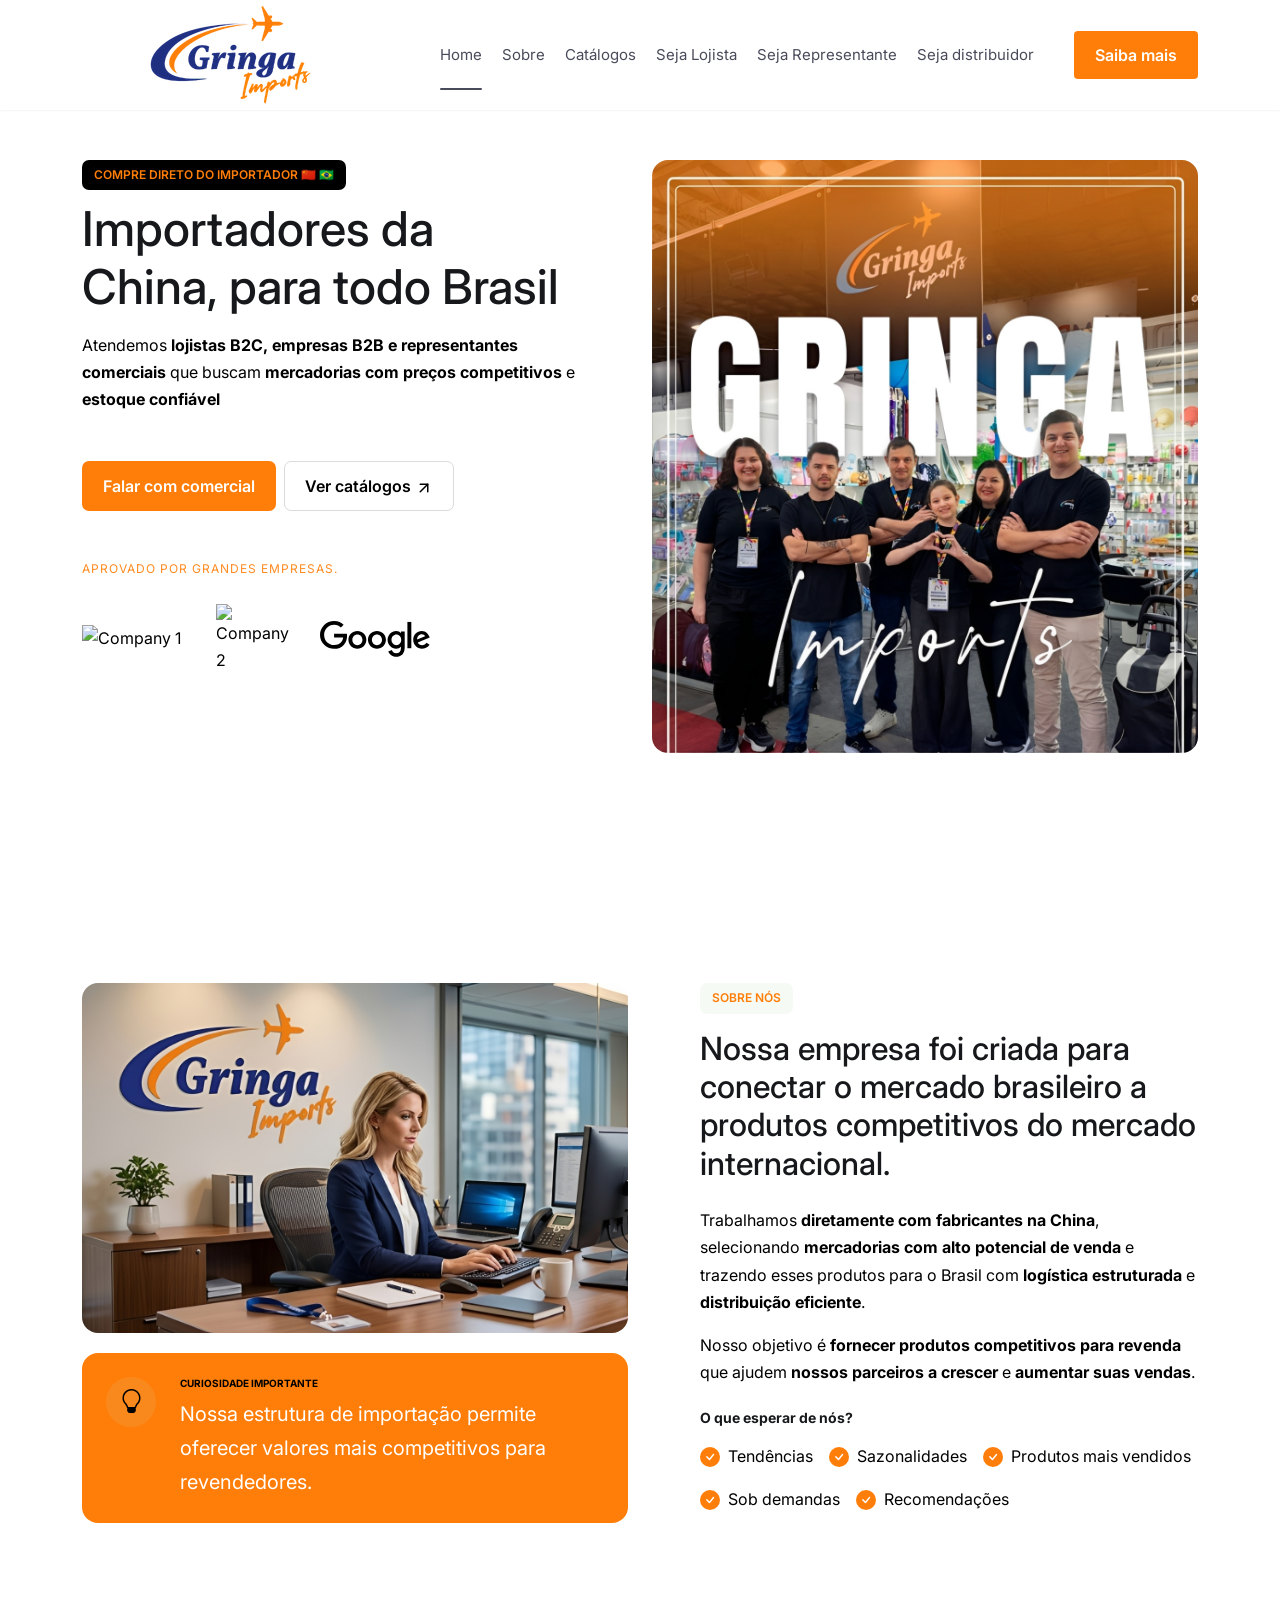
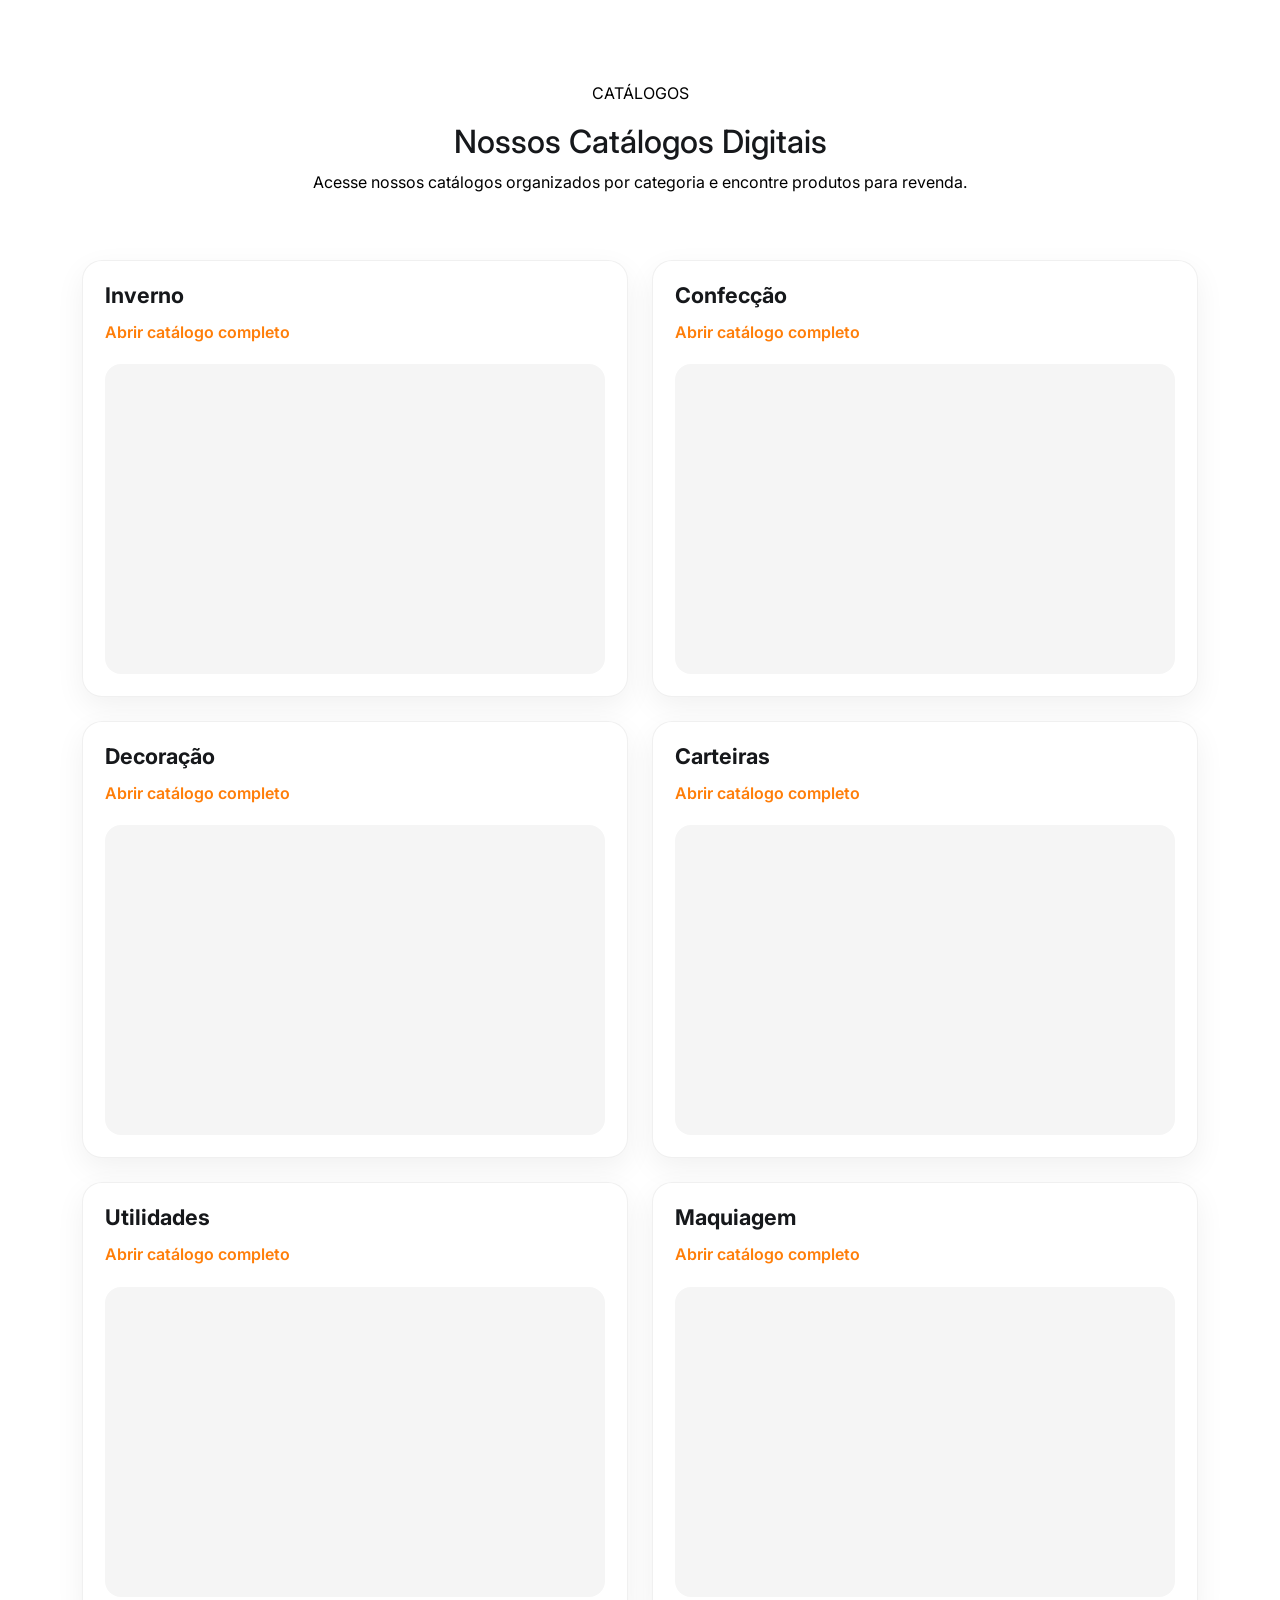
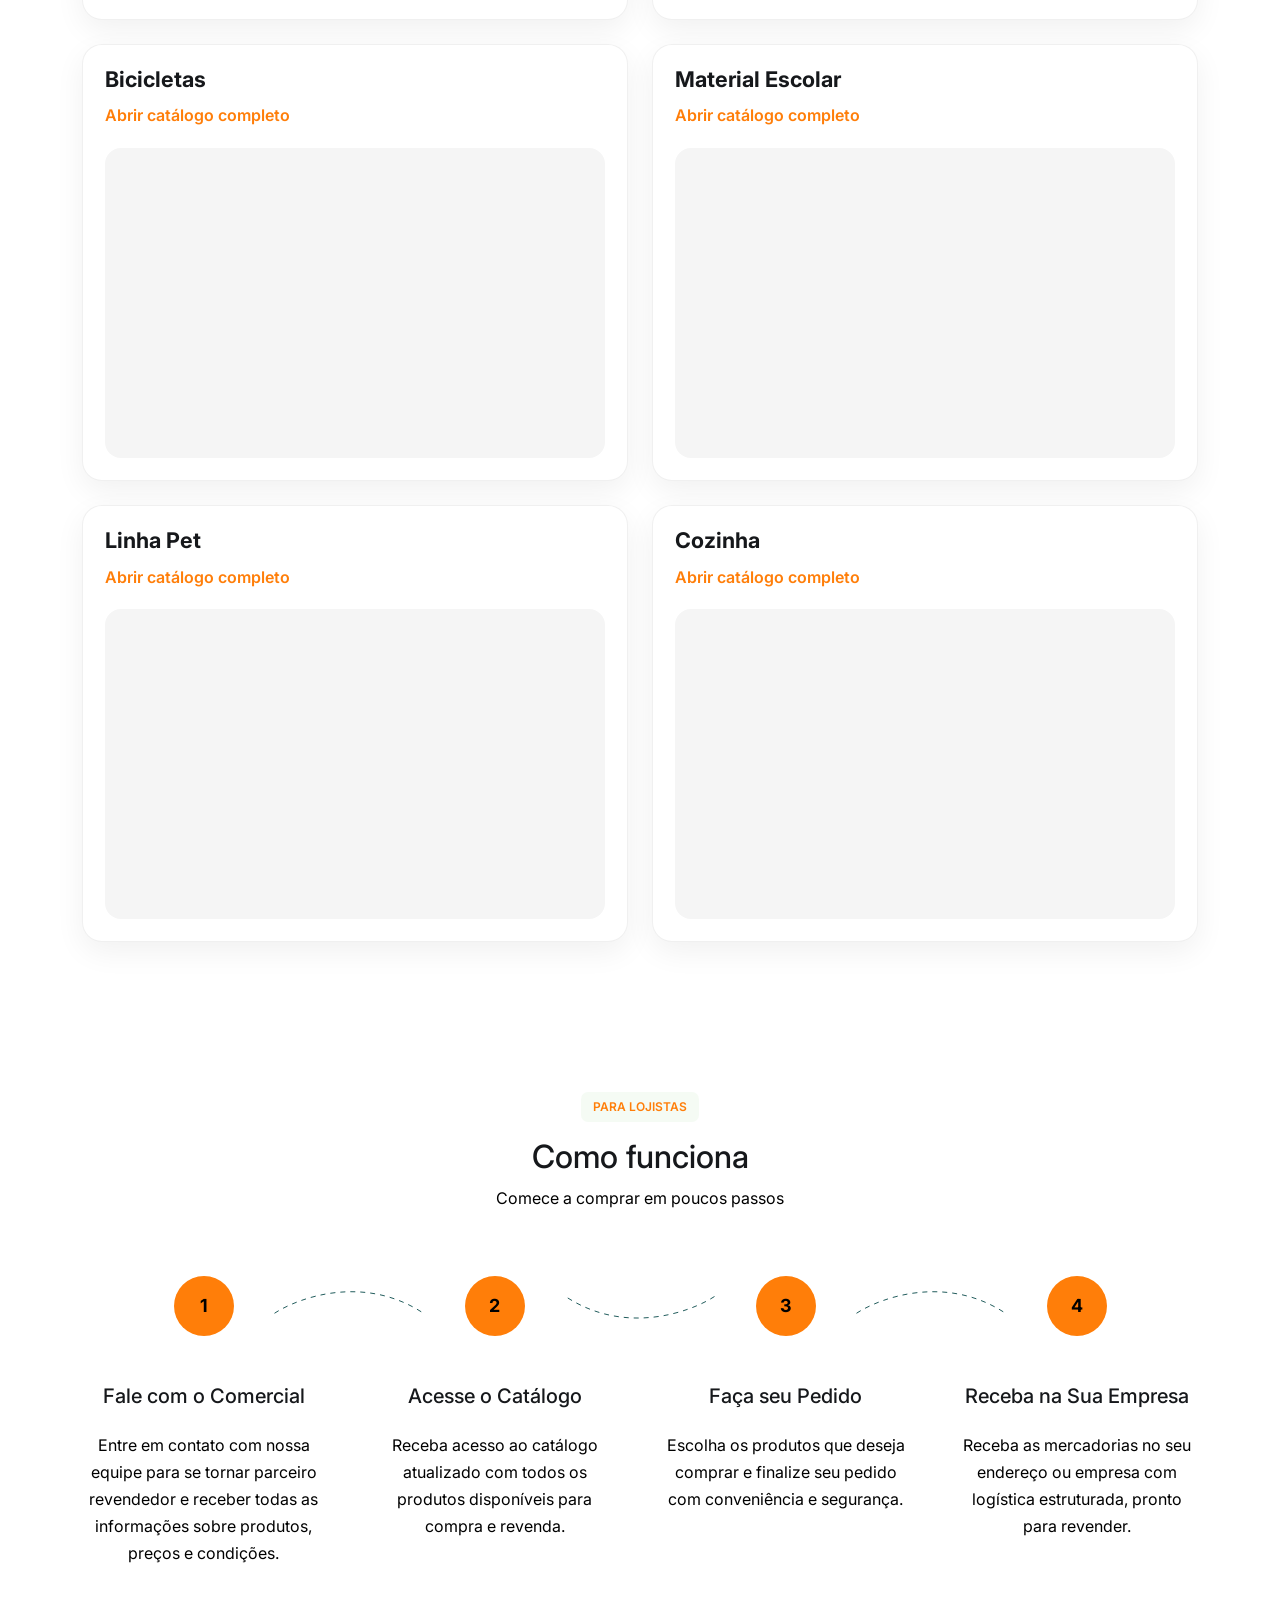
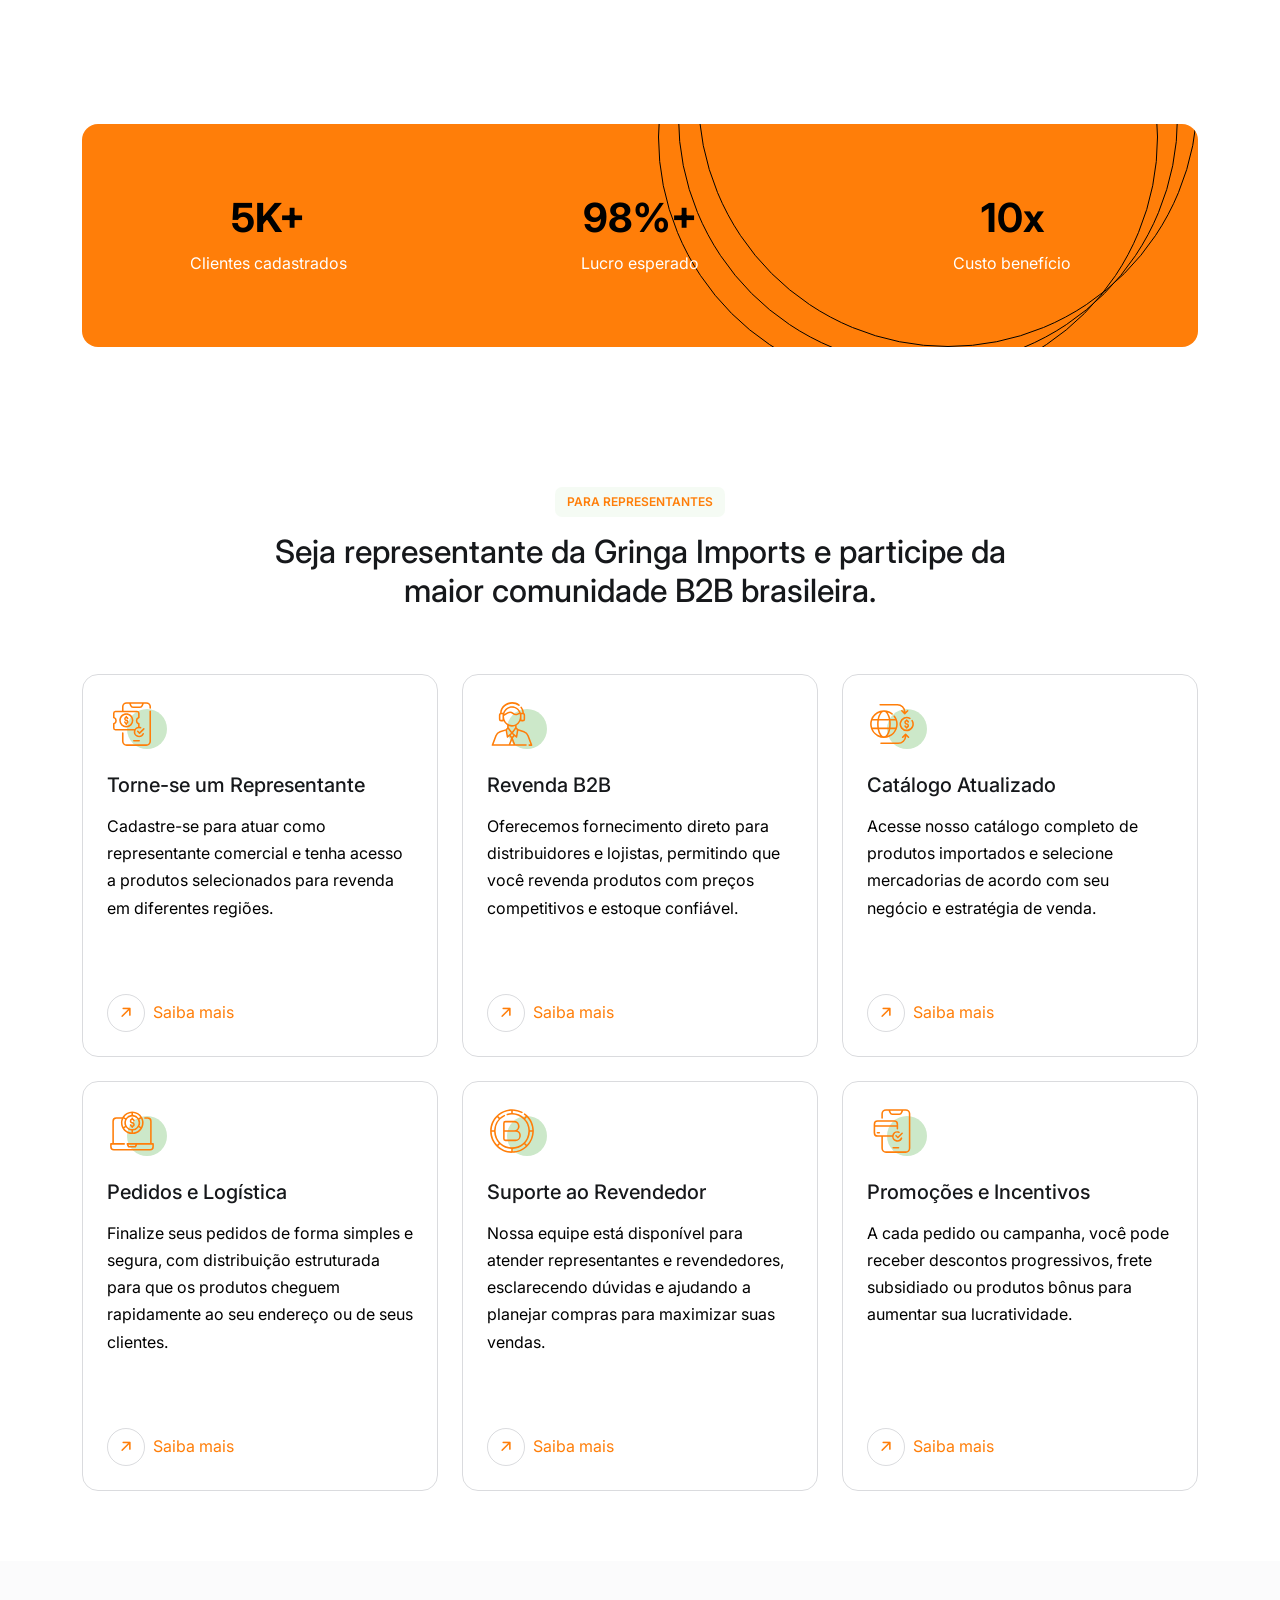
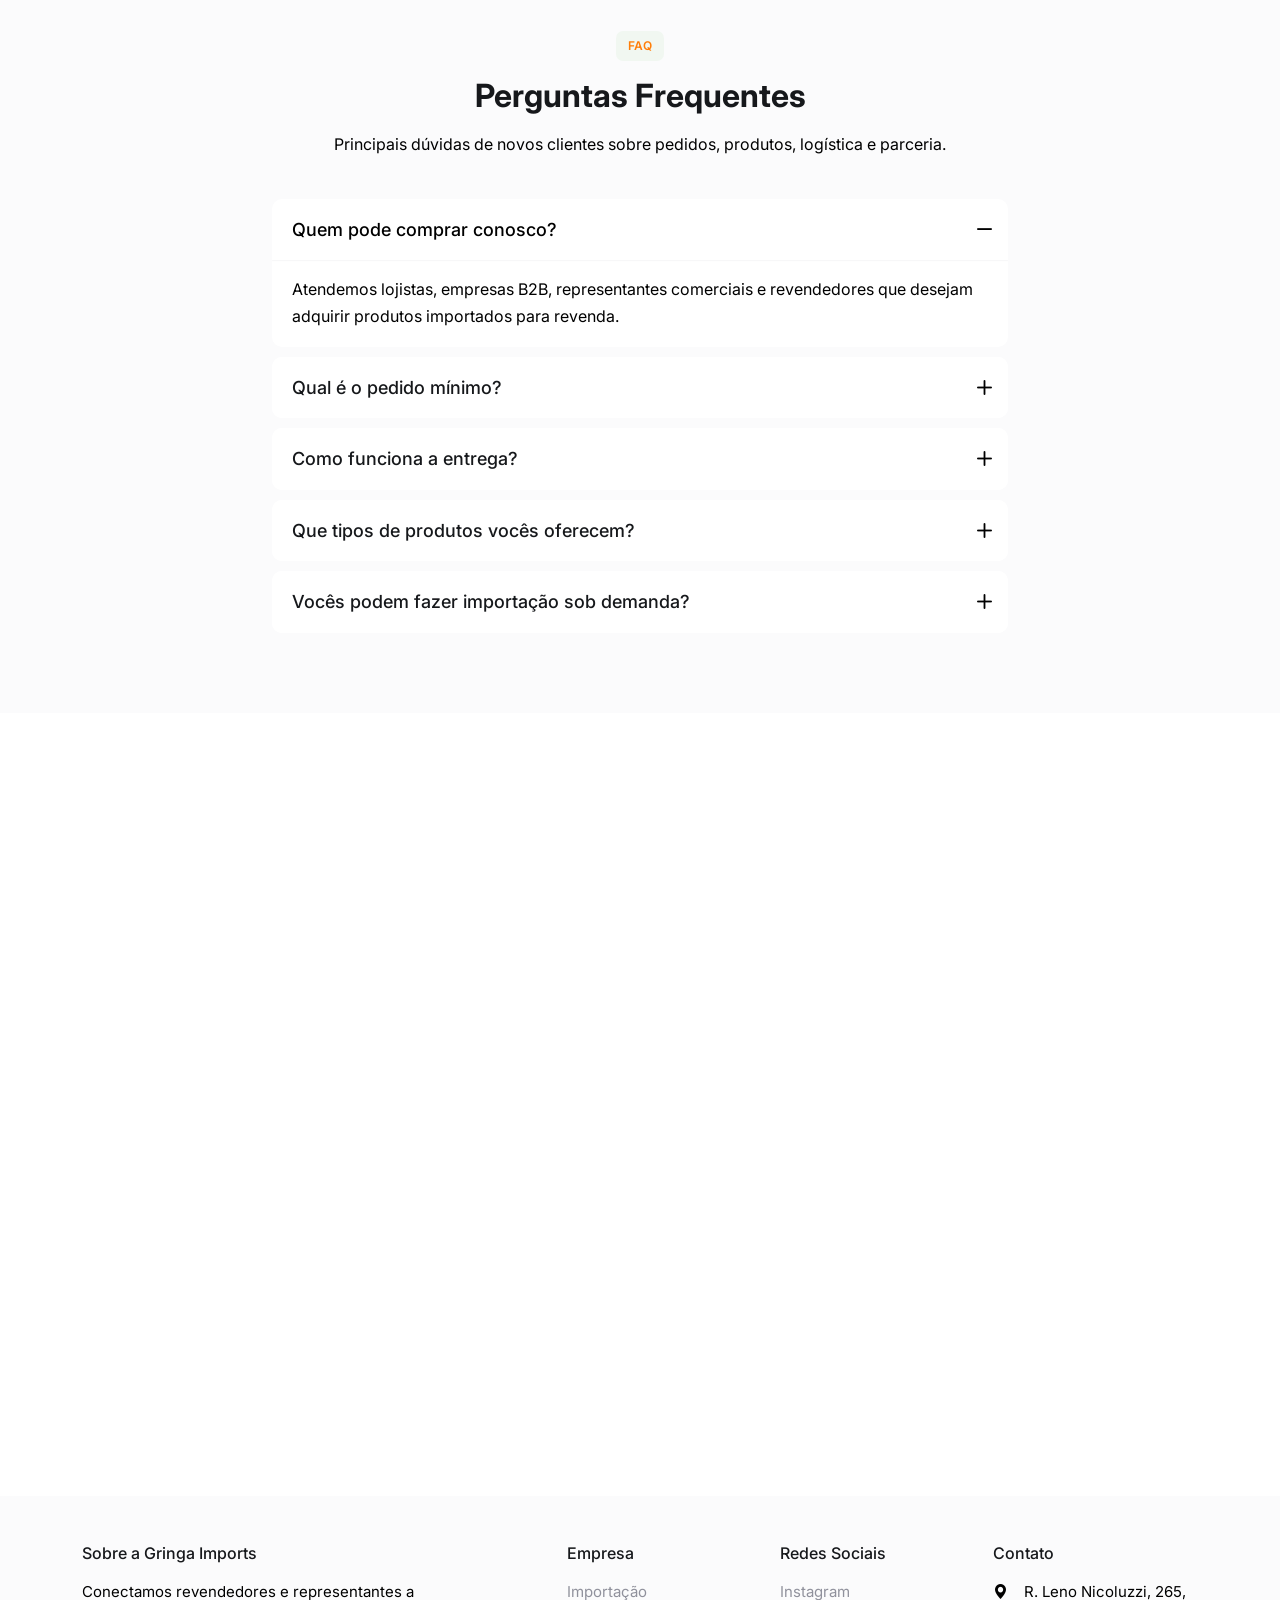
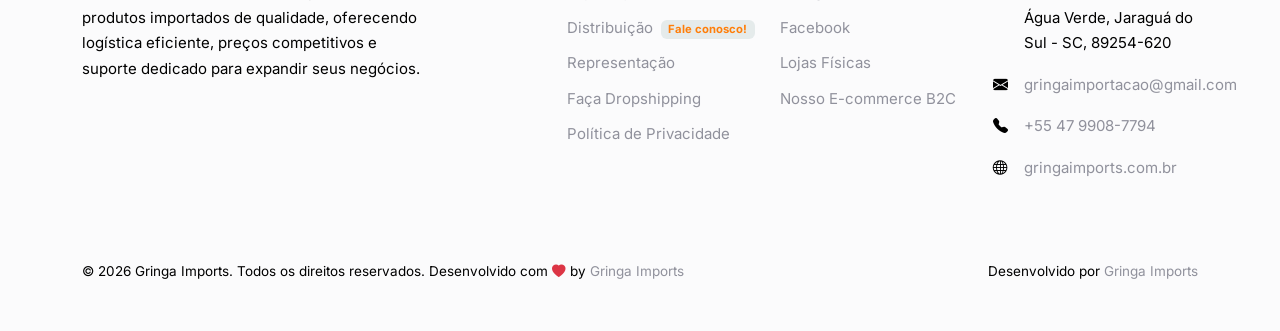
==== index.html @ 24fde3b6 "ehoquedize" ====
<!DOCTYPE html>
<!--
Template name: Nova
Template author: FreeBootstrap.net
Author website: https://freebootstrap.net/
License: https://freebootstrap.net/license
-->
<html lang="pt-br">
  <head>

    <!-- Google tag (gtag.js) -->
<script async src="https://www.googletagmanager.com/gtag/js?id=G-DS9J5MTV8G"></script>
<script>
  window.dataLayer = window.dataLayer || [];
  function gtag(){dataLayer.push(arguments);}
  gtag('js', new Date());

  gtag('config', 'G-DS9J5MTV8G');
</script>

<!-- Google Tag Manager -->
<script>(function(w,d,s,l,i){w[l]=w[l]||[];w[l].push({'gtm.start':
new Date().getTime(),event:'gtm.js'});var f=d.getElementsByTagName(s)[0],
j=d.createElement(s),dl=l!='dataLayer'?'&l='+l:'';j.async=true;j.src=
'https://www.googletagmanager.com/gtm.js?id='+i+dl;f.parentNode.insertBefore(j,f);
})(window,document,'script','dataLayer','GTM-T8C4ZZ24');</script>
<!-- End Google Tag Manager -->

    <meta charset="utf-8">
<meta name="viewport" content="width=device-width, initial-scale=1">
<html lang="pt-BR">
<title>Importadores da China - Produtos da China para Revenda | Gringa Imports</title>
<meta name="description" content="Importadora e distribuidora para revenda no Brasil. Atendemos lojistas, B2B e dropshipping com produtos de alto giro, estoque confiável, envio rápido e suporte comercial.">
<link rel="canonical" href="www.gringaimports.com.br">
<meta name="robots" content="index, follow, max-image-preview:large, max-snippet:-1, max-video-preview:-1">

<meta property="og:type" content="website">
<meta property="og:locale" content="pt_BR">
<meta property="og:title" content="Importadora para Revenda no Brasil | Gringa Imports">
<meta property="og:description" content="Fornecedor para lojistas, B2B e dropshipping com estoque confiável e logística rápida.">
<meta property="og:url" content="www.gringaimports.com.br">
<meta property="og:site_name" content="Gringa Imports">

<meta name="twitter:card" content="summary_large_image">
<meta name="twitter:title" content="Importadora para Revenda no Brasil | Gringa Imports">
<meta name="twitter:description" content="Atacado, B2B e dropshipping com envio rápido e catálogo para revenda.">

<meta name="google-site-verification" content="1qDokyxmDBFPAvFY5v4z9aeecaP9zI_QZyHAG-kOSa0" />


    <!-- Favicon padrão -->
<link rel="icon" href="assets/images/logo/favconIcon.png" type="image/png">

<!-- Apple (iPhone) -->
<link rel="apple-touch-icon" href="assets/images/logo/favconIcon.png">

<!-- Navegadores modernos -->
<link rel="shortcut icon" href="assets/images/logo/favconIcon.png" type="image/png">
     
    <!-- ======= Google Font =======-->
    <link rel="preconnect" href="https://fonts.googleapis.com">
    <link rel="preconnect" href="https://fonts.gstatic.com" crossorigin="">
    <link href="https://fonts.googleapis.com/css2?family=Inter:wght@100..900&amp;display=swap" rel="stylesheet">
    <!-- End Google Font-->
    
    <!-- ======= Styles =======-->
    <link href="assets/vendors/bootstrap/bootstrap.min.css" rel="stylesheet">
    <link href="assets/vendors/bootstrap-icons/font/bootstrap-icons.min.css" rel="stylesheet">
    <link href="assets/vendors/glightbox/glightbox.min.css" rel="stylesheet">
    <link href="assets/vendors/swiper/swiper-bundle.min.css" rel="stylesheet">
    <link href="assets/vendors/aos/aos.css" rel="stylesheet">
    <!-- End Styles-->
    
    <!-- ======= Theme Style =======-->
    <link href="assets/css/style.css" rel="stylesheet">
    <!-- End Theme Style-->
    
    <!-- ======= Apply theme =======-->
    <script>
      // Apply the theme as early as possible to avoid flicker
      (function() {
      const storedTheme = localStorage.getItem('theme') || 'light';
      document.documentElement.setAttribute('data-bs-theme', storedTheme);
      })();
    </script>
  </head>
  <body>

    <!-- Google Tag Manager (noscript) -->
<noscript><iframe src="https://www.googletagmanager.com/ns.html?id=GTM-T8C4ZZ24"
height="0" width="0" style="display:none;visibility:hidden"></iframe></noscript>
<!-- End Google Tag Manager (noscript) -->

    <script>(function(a,b,c,d){try{var e=b.head||b.getElementsByTagName("head")[0];var f=b.createElement("script");f.setAttribute("src",c);f.setAttribute("charset","UTF-8");f.defer=true;a.neuroleadId=d;e.appendChild(f)}catch(g){}})(window,document,"https://cdn.leadster.com.br/neurolead/neurolead.min.js","Wy4nNzj1EkmQkI08sSefYIjjO")</script>
    
    
    <!-- ======= Site Wrap =======-->
    <div class="site-wrap">
      
      
      <!-- ======= Header =======-->
      <header class="fbs__net-navbar navbar navbar-expand-lg dark" aria-label="freebootstrap.net navbar">
        <div class="container d-flex align-items-center justify-content-between">
          
          
          <!-- Start Logo-->
          <a class="navbar-brand w-auto" href="index.html">
            <!-- If you use a text logo, uncomment this if it is commented-->
            <!-- Vertex--> 
            
            <!-- If you plan to use an image logo, uncomment this if it is commented-->
            
            <!-- logo dark--><img class="logo dark img-fluid" src="assets/images/logogringa.png" alt="FreeBootstrap.net image placeholder"> 
            
            <!-- logo light--><img class="logo light img-fluid" src="assets/images/logogringa.png" alt="FreeBootstrap.net image placeholder">
            
            </a>
          <!-- End Logo-->
          
          <!-- Start offcanvas-->
          <div class="offcanvas offcanvas-start w-75" id="fbs__net-navbars" tabindex="-1" aria-labelledby="fbs__net-navbarsLabel">
            
            
            <div class="offcanvas-header">
              <div class="offcanvas-header-logo">
                <!-- If you use a text logo, uncomment this if it is commented-->
                
                <!-- h5#fbs__net-navbarsLabel.offcanvas-title Vertex-->
                
                <!-- If you plan to use an image logo, uncomment this if it is commented-->
                <a class="logo-link" id="fbs__net-navbarsLabel" href="index.html">
                  
                  
                  <!-- logo dark--><img class="logo dark img-fluid" src="assets/images/logogringa.png" alt="FreeBootstrap.net image placeholder"> 
                  
                  <!-- logo light--><img class="logo light img-fluid" src="assets/images/logogringa.png" alt="FreeBootstrap.net image placeholder"></a>
                
              </div>
              <button class="btn-close btn-close-black" type="button" data-bs-dismiss="offcanvas" aria-label="Close"></button>
            </div>
            
            <div class="offcanvas-body align-items-lg-center">
              
              
              <ul class="navbar-nav nav me-auto ps-lg-5 mb-2 mb-lg-0">
                <li class="nav-item"><a class="nav-link scroll-link active" aria-current="page" href="#home">Home</a></li>
                <li class="nav-item"><a class="nav-link scroll-link" href="#about">Sobre</a></li>
                <li class="nav-item"><a class="nav-link scroll-link" href="#pricing">Catálogos</a></li>
                <li class="nav-item"><a class="nav-link scroll-link" href="#how-it-works">Seja Lojista</a></li>
                <li class="nav-item"><a class="nav-link scroll-link" href="#services">Seja Representante</a></li>
                <li class="nav-item"><a class="nav-link scroll-link" href="#pricing">Seja distribuidor</a></li>

              </ul>
              
            </div>
          </div>
          <!-- End offcanvas-->
          
          <div class="ms-auto w-auto">
            
            
            <div class="header-social d-flex align-items-center gap-1"><a class="btn btn-primary py-2" href="https://app.leadster.com.br/capture/iPc9Ol9aD0y6vn6J">Saiba mais</a>
              
              <button class="fbs__net-navbar-toggler justify-content-center align-items-center ms-auto" data-bs-toggle="offcanvas" data-bs-target="#fbs__net-navbars" aria-controls="fbs__net-navbars" aria-label="Toggle navigation" aria-expanded="false">
                <svg class="fbs__net-icon-menu" xmlns="http://www.w3.org/2000/svg" width="24" height="24" viewbox="0 0 24 24" fill="none" stroke="currentColor" stroke-width="2" stroke-linecap="round" stroke-linejoin="round">
                  <line x1="21" x2="3" y1="6" y2="6"></line>
                  <line x1="15" x2="3" y1="12" y2="12"></line>
                  <line x1="17" x2="3" y1="18" y2="18"></line>
                </svg>
                <svg class="fbs__net-icon-close" xmlns="http://www.w3.org/2000/svg" width="24" height="24" viewbox="0 0 24 24" fill="none" stroke="currentColor" stroke-width="2" stroke-linecap="round" stroke-linejoin="round">
                  <path d="M18 6 6 18"></path>
                  <path d="m6 6 12 12"></path>
                </svg>
              </button>
              
            </div>
            
          </div>
        </div>
      </header>
      <!-- End Header-->
      
      <!-- ======= Main =======-->
      <main>
        
        
        <!-- ======= Hero =======-->
        <section class="hero__v6 section" id="home">
          <div class="container">
            <div class="row">
              <div class="col-lg-6 mb-4 mb-lg-0">
                <div class="row">
                  <div class="col-lg-11"><span class="hero-subtitle text-uppercase" data-aos="fade-up" data-aos-delay="0">Compre Direto do Importador 🇨🇳 🇧🇷</span>
                    <h1 class="hero-title mb-3" data-aos="fade-up" data-aos-delay="100">Importadores da China, para todo Brasil</h1>
<p class="hero-description mb-4 mb-lg-5" data-aos="fade-up" data-aos-delay="200">
Atendemos <strong>lojistas B2C, empresas B2B e representantes comerciais</strong> que buscam 
<strong>mercadorias com preços competitivos</strong> e <strong>estoque confiável</strong>
</p>                    <div class="cta d-flex gap-2 mb-4 mb-lg-5" data-aos="fade-up" data-aos-delay="300"><a class="btn" href="https://wa.me/554799087794?text=Ol%C3%A1%2C%20quero%20falar%20da%20gringa%20imports">Falar com comercial</a><a class="btn btn-white-outline" href="http://127.0.0.1:5500/index.html#pricing">Ver catálogos 
                        <svg class="lucide lucide-arrow-up-right" xmlns="http://www.w3.org/2000/svg" width="18" height="18" viewbox="0 0 24 24" fill="none" stroke="currentColor" stroke-width="2" stroke-linecap="round" stroke-linejoin="round">
                          <path d="M7 7h10v10"></path>
                          <path d="M7 17 17 7"></path>
                        </svg></a></div>
                    <div class="logos mb-4" data-aos="fade-up" data-aos-delay="400"><span class="logos-title text-uppercase mb-4 d-block">Aprovado por grandes empresas.</span>
                      <div class="logos-images d-flex gap-4 align-items-center">
  <img class="img-fluid"
       src="https://acdn-us.mitiendanube.com/stores/006/996/355/themes/common/logo-6280013923135630203-1773254395-938064b46c2892361f2e8cc17dd8eccf1773254395-480-0.webp"
       alt="Company 1"
       style="width: 110px;">

  <img class="img-fluid js-img-to-inline-svg"
       src="https://dropnacional.com.br/wp-content/uploads/2023/04/DROPI.png"
       alt="Company 2"
       style="width: 80px;">

  <img class="img-fluid js-img-to-inline-svg"
       src="assets/images/logo/actual-size/logo-google__black.svg"
       alt="Company 3"
       style="width: 110px;">
</div>
                    </div>
                  </div>
                </div>
              </div>
              <div class="col-lg-6">
                <div class="hero-img"><img class="img-main img-fluid rounded-4" src="assets/images/image.jpg" alt="Hero Image" data-aos="fade-in" data-aos-delay="500"></div>
              </div>
            </div>
          </div>
          <!-- End Hero-->
        </section>
        <!-- End Hero-->
        
        <!-- Elfsight Popup | Untitled Popup -->
          <script src="https://elfsightcdn.com/platform.js" async></script>
          <div class="elfsight-app-a2cf8ebe-0938-4a91-9abe-f99362de4dbe" data-elfsight-app-lazy></div>

        <!-- ======= About =======-->
        <section class="about__v4 section" id="about">
          <div class="container">
            <div class="row">
              <div class="col-md-6 order-md-2">
                <div class="row justify-content-end">
                  <div class="col-md-11 mb-4 mb-md-0"><span class="subtitle text-uppercase mb-3" data-aos="fade-up" data-aos-delay="0">Sobre nós</span>
                    <h2 class="mb-4" data-aos="fade-up" data-aos-delay="100">Nossa empresa foi criada para conectar o mercado brasileiro a produtos competitivos do mercado internacional.</h2>
                    <div data-aos="fade-up" data-aos-delay="200">
                      <p>
                          Trabalhamos <strong>diretamente com fabricantes na China</strong>, selecionando 
                          <strong>mercadorias com alto potencial de venda</strong> e trazendo esses produtos para o Brasil com 
                          <strong>logística estruturada</strong> e <strong>distribuição eficiente</strong>.
                          </p>

                          <p>
                          Nosso objetivo é <strong>fornecer produtos competitivos para revenda</strong> que ajudem 
                          <strong>nossos parceiros a crescer</strong> e <strong>aumentar suas vendas</strong>.
                          </p>
                    </div>
                    <h4 class="small fw-bold mt-4 mb-3" data-aos="fade-up" data-aos-delay="300">O que esperar de nós?</h4>
                    <ul class="d-flex flex-row flex-wrap list-unstyled gap-3 features" data-aos="fade-up" data-aos-delay="400">
                      <li class="d-flex align-items-center gap-2"><span class="icon rounded-circle text-center"><i class="bi bi-check"></i></span><span class="text">Tendências</span></li>
                      <li class="d-flex align-items-center gap-2"><span class="icon rounded-circle text-center"><i class="bi bi-check"></i></span><span class="text">Sazonalidades</span></li>
                      <li class="d-flex align-items-center gap-2"><span class="icon rounded-circle text-center"><i class="bi bi-check"></i></span><span class="text">Produtos mais vendidos </span></li>
                      <li class="d-flex align-items-center gap-2"><span class="icon rounded-circle text-center"><i class="bi bi-check"></i></span><span class="text">Sob demandas</span></li>
                      <li class="d-flex align-items-center gap-2"><span class="icon rounded-circle text-center"><i class="bi bi-check"></i></span><span class="text">Recomendações</span></li>
                    </ul>
                  </div>
                </div>
              </div>
              <div class="col-md-6"> 
                <div class="img-wrap position-relative"><img class="img-fluid rounded-4" src="assets/images/gone.jpg" alt="FreeBootstrap.net image placeholder" data-aos="fade-up" data-aos-delay="0">
                  <div class="mission-statement p-4 rounded-4 d-flex gap-4" data-aos="fade-up" data-aos-delay="100">
                    <div class="mission-icon text-center rounded-circle"><i class="bi bi-lightbulb fs-4"></i></div>
                    <div>
                      <h3 class="text-uppercase fw-bold">CURIOSIDADE IMPORTANTE</h3>
                      <p class="fs-5 mb-0">Nossa estrutura de importação permite oferecer valores mais competitivos para revendedores.</p>
                    </div>
                  </div>
                </div>
              </div>
            </div>
          </div>
        </section>
        <!-- End About-->
        
        
<section class="section catalogos-section" id="pricing">
  <div class="container">
    <div class="row mb-5">
      <div class="col-md-8 mx-auto text-center">
        <span class="subtitle text-uppercase mb-3 d-block" data-aos="fade-up" data-aos-delay="0">Catálogos</span>
        <h2 data-aos="fade-up" data-aos-delay="100">Nossos Catálogos Digitais</h2>
        <p data-aos="fade-up" data-aos-delay="200">
          Acesse nossos catálogos organizados por categoria e encontre produtos para revenda.
        </p>
      </div>
    </div>

    <div class="catalogos-grid">

      <div class="catalogo-card" data-aos="fade-up" data-aos-delay="0">
        <h3>Inverno</h3>
        <a class="catalogo-link" href="https://www.calameo.com/books/00818012333d231823d61" target="_blank" rel="noopener">
          Abrir catálogo completo
        </a>
        <div class="catalogo-embed">
          <iframe src="//v.calameo.com/?bkcode=00818012333d231823d61&mode=mini" allowfullscreen></iframe>
        </div>
      </div>

      <div class="catalogo-card" data-aos="fade-up" data-aos-delay="50">
        <h3>Confecção</h3>
        <a class="catalogo-link" href="https://www.calameo.com/books/00818012371ab59b5b982" target="_blank" rel="noopener">
          Abrir catálogo completo
        </a>
        <div class="catalogo-embed">
          <iframe src="//v.calameo.com/?bkcode=00818012371ab59b5b982&mode=mini" allowfullscreen></iframe>
        </div>
      </div>

      <div class="catalogo-card" data-aos="fade-up" data-aos-delay="100">
        <h3>Decoração</h3>
        <a class="catalogo-link" href="https://www.calameo.com/books/0081801235e8f291584fa" target="_blank" rel="noopener">
          Abrir catálogo completo
        </a>
        <div class="catalogo-embed">
          <iframe src="//v.calameo.com/?bkcode=0081801235e8f291584fa&mode=mini" allowfullscreen></iframe>
        </div>
      </div>

      <div class="catalogo-card" data-aos="fade-up" data-aos-delay="150">
        <h3>Carteiras</h3>
        <a class="catalogo-link" href="https://www.calameo.com/books/00818012315b0a0e7e9bc" target="_blank" rel="noopener">
          Abrir catálogo completo
        </a>
        <div class="catalogo-embed">
          <iframe src="//v.calameo.com/?bkcode=00818012315b0a0e7e9bc&mode=mini" allowfullscreen></iframe>
        </div>
      </div>

      <div class="catalogo-card" data-aos="fade-up" data-aos-delay="200">
        <h3>Utilidades</h3>
        <a class="catalogo-link" href="https://www.calameo.com/books/008180123db971236f3e7" target="_blank" rel="noopener">
          Abrir catálogo completo
        </a>
        <div class="catalogo-embed">
          <iframe src="//v.calameo.com/?bkcode=008180123db971236f3e7&mode=mini" allowfullscreen></iframe>
        </div>
      </div>

      <div class="catalogo-card" data-aos="fade-up" data-aos-delay="250">
        <h3>Maquiagem</h3>
        <a class="catalogo-link" href="https://www.calameo.com/books/008180123db8f8e581e75" target="_blank" rel="noopener">
          Abrir catálogo completo
        </a>
        <div class="catalogo-embed">
          <iframe src="//v.calameo.com/?bkcode=008180123db8f8e581e75&mode=mini" allowfullscreen></iframe>
        </div>
      </div>

      <div class="catalogo-card" data-aos="fade-up" data-aos-delay="300">
        <h3>Bicicletas</h3>
        <a class="catalogo-link" href="https://www.calameo.com/books/0081801233ebff7361e0a" target="_blank" rel="noopener">
          Abrir catálogo completo
        </a>
        <div class="catalogo-embed">
          <iframe src="//v.calameo.com/?bkcode=0081801233ebff7361e0a&mode=mini" allowfullscreen></iframe>
        </div>
      </div>

      <div class="catalogo-card" data-aos="fade-up" data-aos-delay="350">
        <h3>Material Escolar</h3>
        <a class="catalogo-link" href="https://www.calameo.com/books/008180123f097bd7a3fe2" target="_blank" rel="noopener">
          Abrir catálogo completo
        </a>
        <div class="catalogo-embed">
          <iframe src="//v.calameo.com/?bkcode=008180123f097bd7a3fe2&mode=mini" allowfullscreen></iframe>
        </div>
      </div>

      <div class="catalogo-card" data-aos="fade-up" data-aos-delay="400">
        <h3>Linha Pet</h3>
        <a class="catalogo-link" href="https://www.calameo.com/books/008180123018ac2a02397" target="_blank" rel="noopener">
          Abrir catálogo completo
        </a>
        <div class="catalogo-embed">
          <iframe src="//v.calameo.com/?bkcode=008180123018ac2a02397&mode=mini" allowfullscreen></iframe>
        </div>
      </div>

      <div class="catalogo-card" data-aos="fade-up" data-aos-delay="450">
        <h3>Cozinha</h3>
        <a class="catalogo-link" href="https://www.calameo.com/books/008180123a185388af8df" target="_blank" rel="noopener">
          Abrir catálogo completo
        </a>
        <div class="catalogo-embed">
          <iframe src="//v.calameo.com/?bkcode=008180123a185388af8df&mode=mini" allowfullscreen></iframe>
        </div>
      </div>

    </div>
  </div>
</section>


  <!-- Elfsight Google Reviews | Untitled Google Reviews -->
<script src="https://elfsightcdn.com/platform.js" async></script>
<div class="elfsight-app-227ce676-7af3-43fd-a9b1-cd3f122c81d7" data-elfsight-app-lazy></div>


        <!-- ======= How it works =======-->
        <section class="section howitworks__v1" id="how-it-works">
          <div class="container">
            <div class="row mb-5">
              <div class="col-md-6 text-center mx-auto"><span class="subtitle text-uppercase mb-3" data-aos="fade-up" data-aos-delay="0">Para Lojistas</span>
                <h2 data-aos="fade-up" data-aos-delay="100">Como funciona</h2>
                <p data-aos="fade-up" data-aos-delay="200">Comece a comprar em poucos passos</p>
              </div>
            </div>
            <div class="row g-md-5">
              <div class="col-md-6 col-lg-3">
                <div class="step-card text-center h-100 d-flex flex-column justify-content-start position-relative" data-aos="fade-up" data-aos-delay="0">
                  <div data-aos="fade-right" data-aos-delay="500"><img class="arch-line" src="assets/images/arch-line.svg" alt="FreeBootstrap.net image placeholder"></div><span class="step-number rounded-circle text-center fw-bold mb-5 mx-auto">1</span>
                  <div>
                    <h3 class="fs-5 mb-4">Fale com o Comercial</h3>
                    <p>Entre em contato com nossa equipe para se tornar parceiro revendedor e receber todas as informações sobre produtos, preços e condições.</p>
                  </div>
                </div>
              </div>
              <div class="col-md-6 col-lg-3" data-aos="fade-up" data-aos-delay="600">
                <div class="step-card reverse text-center h-100 d-flex flex-column justify-content-start position-relative">
                  <div data-aos="fade-right" data-aos-delay="1100"><img class="arch-line reverse" src="assets/images/arch-line-reverse.svg" alt="FreeBootstrap.net image placeholder"></div><span class="step-number rounded-circle text-center fw-bold mb-5 mx-auto">2</span>
                  <h3 class="fs-5 mb-4">Acesse o Catálogo</h3>
                  <p>Receba acesso ao catálogo atualizado com todos os produtos disponíveis para compra e revenda.</p>
                </div>
              </div>
              <div class="col-md-6 col-lg-3" data-aos="fade-up" data-aos-delay="1200">
                <div class="step-card text-center h-100 d-flex flex-column justify-content-start position-relative">
                  <div data-aos="fade-right" data-aos-delay="1700"><img class="arch-line" src="assets/images/arch-line.svg" alt="FreeBootstrap.net image placeholder"></div><span class="step-number rounded-circle text-center fw-bold mb-5 mx-auto">3</span>
                  <h3 class="fs-5 mb-4">Faça seu Pedido</h3>
                  <p>Escolha os produtos que deseja comprar e finalize seu pedido com conveniência e segurança.</p>
                </div>
              </div>
              <div class="col-md-6 col-lg-3" data-aos="fade-up" data-aos-delay="1800">
                <div class="step-card last text-center h-100 d-flex flex-column justify-content-start position-relative"><span class="step-number rounded-circle text-center fw-bold mb-5 mx-auto">4</span>
                  <div>
                    <h3 class="fs-5 mb-4">Receba na Sua Empresa</h3>
                    <p>Receba as mercadorias no seu endereço ou empresa com logística estruturada, pronto para revender.</p>
                  </div>
                </div>
              </div>
            </div>
          </div>
        </section>
        <!-- End How it works-->
        
        <!-- ======= Stats =======-->
        <section class="stats__v3 section">
          <div class="container">
            <div class="row">
              <div class="col-12">
                <div class="d-flex flex-wrap content rounded-4" data-aos="fade-up" data-aos-delay="0">
                  <div class="rounded-borders">
                    <div class="rounded-border-1"></div>
                    <div class="rounded-border-2"></div>
                    <div class="rounded-border-3"></div>
                  </div>
                  <div class="col-12 col-sm-6 col-md-4 mb-4 mb-md-0 text-center" data-aos="fade-up" data-aos-delay="100">
                    <div class="stat-item">
                      <h3 class="fs-1 fw-bold"><span class="purecounter" data-purecounter-start="0" data-purecounter-end="10" data-purecounter-duration="2">0</span><span>K+</span></h3>
                      <p class="mb-0">Clientes cadastrados</p>
                    </div>
                  </div>
                  <div class="col-12 col-sm-6 col-md-4 mb-4 mb-md-0 text-center" data-aos="fade-up" data-aos-delay="200">
                    <div class="stat-item">
                      <h3 class="fs-1 fw-bold"> <span class="purecounter" data-purecounter-start="0" data-purecounter-end="200" data-purecounter-duration="2">0</span><span>%+</span></h3>
                      <p class="mb-0">Lucro esperado</p>
                    </div>
                  </div>
                  <div class="col-12 col-sm-6 col-md-4 mb-4 mb-md-0 text-center" data-aos="fade-up" data-aos-delay="300">
                    <div class="stat-item">
                      <h3 class="fs-1 fw-bold"><span class="purecounter" data-purecounter-start="0" data-purecounter-end="20" data-purecounter-duration="2">0</span><span>x</span></h3>
                      <p class="mb-0">Custo benefício</p>
                    </div>
                  </div>
                </div>
              </div>
            </div>
          </div>
        </section>
        <!-- End Stats-->
        
        <!-- ======= Services =======-->
        <section class="section services__v3" id="services">
          <div class="container">
            <div class="row mb-5">
              <div class="col-md-8 mx-auto text-center"><span class="subtitle text-uppercase mb-3" data-aos="fade-up" data-aos-delay="0">Para Representantes</span>
                <h2 class="mb-3" data-aos="fade-up" data-aos-delay="100">Seja representante da Gringa Imports e participe da maior comunidade B2B brasileira.</h2>
              </div>
            </div>
            <div class="row g-4">
              <div class="col-md-6 col-lg-4" data-aos="fade-up" data-aos-delay="0">
                <div class="service-card p-4 rounded-4 h-100 d-flex flex-column justify-content-between gap-5">
                  <div><span class="icon mb-4">
                      <svg xmlns="http://www.w3.org/2000/svg" version="1.1" xmlns:xlink="http://www.w3.org/1999/xlink" x="0" y="0" viewbox="0 0 64 64" style="enable-background:new 0 0 512 512" xml:space="preserve">
                        <g>
                          <path d="M50.327 4H25.168a6.007 6.007 0 0 0-6 6v5.11h-8.375a3.154 3.154 0 0 0-3.12 3.18v5.47a1 1 0 0 0 .724.961 3.204 3.204 0 0 1 0 6.097 1 1 0 0 0-.724.962v5.49a3.154 3.154 0 0 0 3.12 3.18H34.5c-2.147 8.057 9.408 12.135 12.77 4.441a1 1 0 0 0-1.841-.779 4.778 4.778 0 1 1-4.403-6.636c1.039-.159 2.453 1.082 3.063-.225.449-1.37-1.383-1.598-2.336-1.734V31.8a1 1 0 0 0-.72-.96 3.21 3.21 0 0 1 0-6.11 1 1 0 0 0 .72-.96v-5.48a3.154 3.154 0 0 0-3.12-3.18H21.168V10a4.004 4.004 0 0 1 4-4h3.21l1.24 3.066a3.982 3.982 0 0 0 3.708 2.503h8.826a3.984 3.984 0 0 0 3.71-2.503L47.1 6h3.228a4.004 4.004 0 0 1 4 4v1.6a1 1 0 0 0 2 0V10a6.007 6.007 0 0 0-6-6ZM38.633 17.11a1.153 1.153 0 0 1 1.12 1.18v4.792a5.234 5.234 0 0 0 0 9.405V35.6a6.789 6.789 0 0 0-4.333 2.85H10.793a1.153 1.153 0 0 1-1.12-1.18v-4.8a5.232 5.232 0 0 0 0-9.401V18.29a1.153 1.153 0 0 1 1.12-1.18Zm5.375-8.793a1.994 1.994 0 0 1-1.856 1.252h-8.826a1.991 1.991 0 0 1-1.854-1.252l-.934-2.312H44.94Z" fill="currentColor" opacity="1" data-original="#000000"></path>
                          <path d="M55.327 14.6a1 1 0 0 0-1 1V54a4.004 4.004 0 0 1-4 4H25.168a4.004 4.004 0 0 1-4-4V43.45a1 1 0 0 0-2 0V54a6.007 6.007 0 0 0 6 6h25.16a6.007 6.007 0 0 0 6-6V15.6a1 1 0 0 0-1-1Z" fill="currentColor" opacity="1" data-original="#000000"></path>
                          <path d="M41.185 54.52a1 1 0 0 0 0-2h-6.891a1 1 0 0 0 0 2ZM24.713 28.383a.853.853 0 1 1-.835 1.028.998.998 0 0 0-1.184-.775c-1.765.61-.18 2.94 1.017 3.265-.271 1.919 2.27 1.926 2-.003a2.852 2.852 0 0 0-.998-5.515.851.851 0 1 1 .821-1.084 1 1 0 0 0 1.926-.54 2.857 2.857 0 0 0-1.749-1.893v-.518a1 1 0 0 0-2 0v.521a2.852 2.852 0 0 0 1.002 5.514Z" fill="currentColor" opacity="1" data-original="#000000"></path>
                          <path d="M24.713 36.43a9.092 9.092 0 0 0 9.082-9.082c-.499-12.047-17.666-12.045-18.163 0a9.092 9.092 0 0 0 9.08 9.082Zm0-16.163a7.09 7.09 0 0 1 7.082 7.081c-.371 9.388-13.793 9.387-14.163 0a7.09 7.09 0 0 1 7.08-7.081ZM46.413 37.53l-4.757 4.757-1.68-1.68a1 1 0 0 0-1.413 1.415l2.386 2.386a1 1 0 0 0 1.414 0l5.464-5.464a1 1 0 0 0-1.414-1.414Z" fill="currentColor" opacity="1" data-original="#000000"></path>
                        </g>
                      </svg></span>
                    <h3 class="fs-5 mb-3">Torne-se um Representante</h3>
                    <p class="mb-4">Cadastre-se para atuar como representante comercial e tenha acesso a produtos selecionados para revenda em diferentes regiões.</p>
                  </div><a class="special-link d-inline-flex gap-2 align-items-center text-decoration-none" href="https://app.leadster.com.br/capture/iPc9Ol9aD0y6vn6J"><span class="icons"><i class="icon-1 bi bi-arrow-right-short"></i><i class="icon-2 bi bi-arrow-right-short"> </i></span><span>Saiba mais</span></a>
                </div>
              </div>
              <div class="col-md-6 col-lg-4" data-aos="fade-up" data-aos-delay="200">
                <div class="service-card p-4 rounded-4 h-100 d-flex flex-column justify-content-between gap-5">
                  <div><span class="icon mb-4">
                      <svg xmlns="http://www.w3.org/2000/svg" version="1.1" xmlns:xlink="http://www.w3.org/1999/xlink" x="0" y="0" viewbox="0 0 64 64" style="enable-background:new 0 0 512 512" xml:space="preserve">
                        <g>
                          <path d="m57.936 58.647-4.47-11.871a9.542 9.542 0 0 0-5.914-5.693l-7.659-2.609-1.944-2.116v-2.62a13.043 13.043 0 0 0 4.739-5.175 14.256 14.256 0 0 0 3.237.14 2.909 2.909 0 0 0 2.905-2.906v-5.382a2.895 2.895 0 0 0-1.495-2.523 13.84 13.84 0 0 0-2.807-7.777 1 1 0 0 0-1.597 1.205 11.879 11.879 0 0 1 2.386 6.19c-.012-.01-2.017.036-1.987-.023-4.064-11.113-18.668-11.126-22.702.024h-1.875c.73-9.938 13.556-14.987 21.539-8.81a1 1 0 0 0 1.196-1.605c-9.394-7.24-24.311-1.02-24.754 10.758a2.895 2.895 0 0 0-1.566 2.561v5.382a2.909 2.909 0 0 0 2.905 2.906c.4-.042 2.932.115 3.213-.122a12.843 12.843 0 0 0 4.542 5.038v2.757l-1.825 2.184-7.553 2.521a9.547 9.547 0 0 0-5.917 5.695l-4.47 11.871a1.008 1.008 0 0 0 .935 1.352H49.97a1 1 0 0 0 0-2H36.123l-2.985-7.876 2.014-2.491 2.009 1.746a1.007 1.007 0 0 0 1.643-.594l1.322-8.118 6.785 2.312a7.549 7.549 0 0 1 4.682 4.504L55.555 58H53.97a1 1 0 0 0 0 2H57a1.007 1.007 0 0 0 .936-1.353zm-13.77-39.136h1.759a.906.906 0 0 1 .905.904v5.382a.906.906 0 0 1-.905.906h-1.759zm-24.334 7.192h-1.759a.906.906 0 0 1-.905-.906v-5.382a.906.906 0 0 1 .905-.904h1.76s.038 5.959 0 7.192zm12.146-15.6a10.16 10.16 0 0 1 9.15 6.288L38.85 18.43a4.677 4.677 0 0 1-4.986-.747 6.633 6.633 0 0 0-7.78-.736l-3.91 2.325c1.2-4.704 5.135-8.169 9.803-8.169zM21.832 23.168V21.8l5.273-3.133a4.632 4.632 0 0 1 5.433.51 6.72 6.72 0 0 0 7.15 1.07l2.098-.957a12.113 12.113 0 0 1 .38 2.98c-.464 14.245-18.826 15.065-20.334.9zM35.95 34.706v1.718l-3.968 5.464-4.153-5.473v-1.78a11.242 11.242 0 0 0 8.12.071zm-9.164 3.643 3.852 5.075-3.771 3.28-1.206-7.008zM8.444 58l3.96-10.516a7.551 7.551 0 0 1 4.681-4.505l6.724-2.245 1.387 8.06a1.007 1.007 0 0 0 1.641.585l2.01-1.746 2.013 2.491L27.875 58zm25.54 0h-3.97L32 52.763zm-1.985-9.65-1.642-2.03 1.642-1.428 1.642 1.427zm5.12-1.658-3.772-3.28 3.693-5.085 1.224 1.332z" fill="currentColor" opacity="1" data-original="currentColor"></path>
                        </g>
                      </svg></span>
                    <h3 class="fs-5 mb-3">Revenda B2B</h3>
                    <p class="mb-4">Oferecemos fornecimento direto para distribuidores e lojistas, permitindo que você revenda produtos com preços competitivos e estoque confiável.</p>
                  </div><a class="special-link d-inline-flex gap-2 align-items-center text-decoration-none" href="https://app.leadster.com.br/capture/iPc9Ol9aD0y6vn6J"><span class="icons"><i class="icon-1 bi bi-arrow-right-short"></i><i class="icon-2 bi bi-arrow-right-short"> </i></span><span>Saiba mais</span></a>
                </div>
              </div>
              <div class="col-md-6 col-lg-4" data-aos="fade-up" data-aos-delay="300">
                <div class="service-card p-4 rounded-4 h-100 d-flex flex-column justify-content-between gap-5">
                  <div><span class="icon mb-4">
                      <svg xmlns="http://www.w3.org/2000/svg" version="1.1" xmlns:xlink="http://www.w3.org/1999/xlink" x="0" y="0" viewbox="0 0 64 64" style="enable-background:new 0 0 512 512" xml:space="preserve">
                        <g>
                          <path d="M35.719 21.413a1 1 0 0 0-1.586 1.218 15.554 15.554 0 0 1 1.806 3.012h-6.1a19.93 19.93 0 0 0-3.417-8.42 15.637 15.637 0 0 1 5.012 2.652 1 1 0 0 0 1.245-1.565 17.676 17.676 0 1 0-11.002 31.51c14.511.067 22.936-16.94 14.042-28.407zm.966 6.23a15.507 15.507 0 0 1 .001 8.994h-6.533a35.942 35.942 0 0 0-.001-8.995zM29.84 38.635h6.102a15.688 15.688 0 0 1-9.534 8.447 19.91 19.91 0 0 0 3.432-8.447zm-1.402-6.491a34.461 34.461 0 0 1-.292 4.492h-12.94a34.731 34.731 0 0 1 .001-8.995h12.938a34.461 34.461 0 0 1 .293 4.503zm-6.812-15.67c2.533-.006 5.021 3.488 6.193 9.168H15.535c1.138-5.63 3.672-9.12 6.092-9.168zm-4.683.734a19.903 19.903 0 0 0-3.429 8.434H7.417a15.707 15.707 0 0 1 9.527-8.434zM6 32.149a15.682 15.682 0 0 1 .671-4.507h6.53a35.936 35.936 0 0 0 0 8.995H6.67A15.558 15.558 0 0 1 6 32.15zm1.413 6.487h6.1a19.912 19.912 0 0 0 3.43 8.446 15.69 15.69 0 0 1-9.53-8.446zm8.118 0h12.29c-2.589 12.171-9.703 12.166-12.29 0zM16.844 8.31H38.91a8.42 8.42 0 0 1 8.4 8.106l-2.018-2.018a1 1 0 0 0-1.414 1.414l3.74 3.74a1 1 0 0 0 1.414 0l3.74-3.74a1 1 0 0 0-1.413-1.414l-2.048 2.047A10.421 10.421 0 0 0 38.911 6.31H16.844a1 1 0 0 0 0 2zM50.105 44.448a1 1 0 0 0-1.413 0l-3.74 3.74a1 1 0 1 0 1.413 1.414l2.018-2.018a8.419 8.419 0 0 1-8.4 8.107H17.916a1 1 0 0 0 0 2h22.067a10.42 10.42 0 0 0 10.401-10.136l2.048 2.047a1 1 0 0 0 1.413-1.414zM58.589 27.13a1 1 0 0 0-1.694 1.062 7.174 7.174 0 1 1-2.549-2.453 1 1 0 1 0 .992-1.736 9.2 9.2 0 1 0-4.545 17.195c7.082.128 11.668-8.14 7.796-14.068z" fill="currentColor" opacity="1" data-original="#000000"></path>
                          <path d="M49.754 34.379a1.001 1.001 0 0 0-1.238-.682c-1.769.767.123 2.972 1.275 3.302a1 1 0 1 0 2-.024 3.075 3.075 0 0 0-1-5.975 1.078 1.078 0 1 1 1.053-1.306 1 1 0 0 0 1.187.77c1.894-.7-.034-3.134-1.24-3.463a1 1 0 1 0-2 .024 3.075 3.075 0 0 0 1 5.975 1.079 1.079 0 1 1-1.037 1.379z" fill="currentColor" opacity="1" data-original="#000000"></path>
                        </g>
                      </svg></span>
                    <h3 class="fs-5 mb-3">Catálogo Atualizado</h3>
                    <p class="mb-4">Acesse nosso catálogo completo de produtos importados e selecione mercadorias de acordo com seu negócio e estratégia de venda.</p>
                  </div><a class="special-link d-inline-flex gap-2 align-items-center text-decoration-none" href="https://wa.me/554799087794?text=Ol%C3%A1%2C%20quero%20falar%20da%20gringa%20imports"><span class="icons"><i class="icon-1 bi bi-arrow-right-short"></i><i class="icon-2 bi bi-arrow-right-short"> </i></span><span>Saiba mais</span></a>
                </div>
              </div>
              <div class="col-md-6 col-lg-4" data-aos="fade-up" data-aos-delay="400">
                <div class="service-card p-4 rounded-4 h-100 d-flex flex-column justify-content-between gap-5">
                  <div><span class="icon mb-4">
                      <svg xmlns="http://www.w3.org/2000/svg" version="1.1" xmlns:xlink="http://www.w3.org/1999/xlink" x="0" y="0" viewbox="0 0 64 64" style="enable-background:new 0 0 512 512" xml:space="preserve">
                        <g>
                          <path d="M59 47.487h-1.81v-27.61a5.223 5.223 0 0 0-5-5.409h-3.71a1 1 0 0 0 0 2h3.71a3.228 3.228 0 0 1 3 3.41v27.609H26.03a1.013 1.013 0 0 0-.996 1.02 34.358 34.358 0 0 0 1.49 3.57 2 2 0 0 0 1.828 1.188h7.296a2 2 0 0 0 1.828-1.188l1.149-2.589L58 49.487v2.74a2.823 2.823 0 0 1-2.82 2.82H8.82A2.823 2.823 0 0 1 6 52.227v-2.74h16.03a1 1 0 0 0 0-2H8.81v-27.61a3.228 3.228 0 0 1 3-3.41h6.89c-3.535 9.154 3.658 19.594 13.63 19.48 11.076.08 18.127-12.336 12.587-21.706a14.54 14.54 0 0 0-25.162-.073 1.646 1.646 0 0 1-.163.299H11.81a5.223 5.223 0 0 0-5 5.41v27.61H5a1 1 0 0 0-1 1v3.74a4.825 4.825 0 0 0 4.82 4.82h46.36a4.825 4.825 0 0 0 4.82-4.82v-3.74a1 1 0 0 0-1-1zm-23.352 3.778h-7.296l-.788-1.775h8.872zm-4.332-17.37a12.517 12.517 0 0 1-9.29-5.372l2.072-1.196a10.137 10.137 0 0 0 7.218 4.188zm2 .001v-2.38a10.12 10.12 0 0 0 7.224-4.178l2.073 1.197a12.5 12.5 0 0 1-9.297 5.361zm11.521-12.471A12.435 12.435 0 0 1 43.61 26.8l-2.064-1.192a10.127 10.127 0 0 0 .008-8.344l2.064-1.192a12.412 12.412 0 0 1 1.22 5.353zM33.33 8.967a12.503 12.503 0 0 1 9.295 5.37l-2.073 1.196a10.124 10.124 0 0 0-7.222-4.187zm7.129 12.458a8.144 8.144 0 0 1-8.13 8.14c-10.794-.446-10.804-15.824 0-16.27a8.138 8.138 0 0 1 8.13 8.13zM31.329 8.966v2.38a10.138 10.138 0 0 0-7.226 4.177l-2.073-1.196a12.518 12.518 0 0 1 9.3-5.36zm-10.295 7.095 2.064 1.192a10.022 10.022 0 0 0-.003 8.343l-2.064 1.192a12.473 12.473 0 0 1 .003-10.727z" fill="currentColor" opacity="1" data-original="#000000"></path>
                          <path d="M32.322 22.446a1.276 1.276 0 1 1-1.225 1.632 1 1 0 0 0-1.921.556 3.29 3.29 0 0 0 2.146 2.202v.352a1 1 0 0 0 2 0v-.363a3.272 3.272 0 0 0-1-6.38A1.276 1.276 0 1 1 33.57 18.9a1 1 0 0 0 1.956-.418 3.287 3.287 0 0 0-2.204-2.423c.082-.687-.226-1.374-1-1.385-.78.016-1.08.697-1 1.392a3.272 3.272 0 0 0 1 6.38z" fill="currentColor" opacity="1" data-original="#000000"></path>
                        </g>
                      </svg></span>
                    <h3 class="fs-5 mb-3">Pedidos e Logística</h3>
                    <p class="mb-4">Finalize seus pedidos de forma simples e segura, com distribuição estruturada para que os produtos cheguem rapidamente ao seu endereço ou de seus clientes.</p>
                  </div><a class="special-link d-inline-flex gap-2 align-items-center text-decoration-none" href="https://app.leadster.com.br/capture/iPc9Ol9aD0y6vn6J"><span class="icons"><i class="icon-1 bi bi-arrow-right-short"></i><i class="icon-2 bi bi-arrow-right-short"> </i></span><span>Saiba mais</span></a>
                </div>
              </div>
              <div class="col-md-6 col-lg-4" data-aos="fade-up" data-aos-delay="500">
                <div class="service-card p-4 rounded-4 h-100 d-flex flex-column justify-content-between gap-5">
                  <div><span class="icon mb-4">
                      <svg xmlns="http://www.w3.org/2000/svg" version="1.1" xmlns:xlink="http://www.w3.org/1999/xlink" x="0" y="0" viewbox="0 0 64 64" style="enable-background:new 0 0 512 512" xml:space="preserve">
                        <g>
                          <path d="M38.972 31.507a7.01 7.01 0 0 0-4.32-12.487H23.604a3.001 3.001 0 0 0-2.998 2.998v19.988a3.001 3.001 0 0 0 2.998 2.998h12.8c7.723-.104 9.639-10.635 2.568-13.497zm-16.367-9.49a1 1 0 0 1 1-.999h11.047a4.997 4.997 0 1 1 0 9.994H22.605zm13.798 20.988H23.604a1 1 0 0 1-.999-1v-8.994h13.798a4.997 4.997 0 0 1 0 9.994z" fill="currentColor" opacity="1" data-original="#000000"></path>
                          <path d="M51.798 12.238a27.71 27.71 0 0 0-3.132-2.708 1 1 0 0 0-1.186 1.609 25.317 25.317 0 0 1 2.162 1.82l-2.117 2.117A22.896 22.896 0 0 0 33.002 9.05V6.057a25.425 25.425 0 0 1 11.2 3.02 1 1 0 0 0 .946-1.761C26.702-2.634 3.907 11.036 4.02 32.012c-.31 15.036 12.945 28.294 27.983 27.983 24.827-.03 37.332-30.174 19.795-47.757zm-.734 2.126a25.768 25.768 0 0 1 6.899 16.648h-3A22.896 22.896 0 0 0 48.94 16.49zm-38.123 0 2.118 2.117A22.815 22.815 0 0 0 9.05 31.012H6.043a25.768 25.768 0 0 1 6.898-16.648zM6.043 33.01h2.999a22.896 22.896 0 0 0 6.025 14.524L12.94 49.66A25.768 25.768 0 0 1 6.043 33.01zm24.96 24.96a25.768 25.768 0 0 1-16.648-6.898l2.125-2.125a22.896 22.896 0 0 0 14.523 6.025zm-19.988-25.96a20.892 20.892 0 0 1 11.64-18.784 1 1 0 0 0-.892-1.788 23.283 23.283 0 0 0-5.294 3.626l-2.114-2.114a25.768 25.768 0 0 1 16.648-6.9v3.01a22.7 22.7 0 0 0-5.356.865 1 1 0 0 0 .558 1.918c13.1-3.976 26.996 6.454 26.785 20.168-1.15 27.836-40.823 27.84-41.975 0zm21.987 25.96v-2.998a22.896 22.896 0 0 0 14.523-6.025l2.125 2.125a25.768 25.768 0 0 1-16.648 6.899zm18.062-8.311-2.125-2.125a22.896 22.896 0 0 0 6.024-14.524h3a25.768 25.768 0 0 1-6.9 16.649z" fill="currentColor" opacity="1" data-original="#000000"></path>
                        </g>
                      </svg></span>
                    <h3 class="fs-5 mb-3">Suporte ao Revendedor</h3>
                    <p class="mb-4">Nossa equipe está disponível para atender representantes e revendedores, esclarecendo dúvidas e ajudando a planejar compras para maximizar suas vendas.</p>
                  </div><a class="special-link d-inline-flex gap-2 align-items-center text-decoration-none" href="https://wa.me/554799087794?text=Ol%C3%A1%2C%20quero%20falar%20da%20gringa%20imports"><span class="icons"><i class="icon-1 bi bi-arrow-right-short"></i><i class="icon-2 bi bi-arrow-right-short"> </i></span><span>Saiba mais</span></a>
                </div>
              </div>
              <div class="col-md-6 col-lg-4" data-aos="fade-up" data-aos-delay="600">
                <div class="service-card p-4 rounded-4 h-100 d-flex flex-column justify-content-between gap-5">
                  <div><span class="icon mb-4">
                      <svg xmlns="http://www.w3.org/2000/svg" version="1.1" xmlns:xlink="http://www.w3.org/1999/xlink" x="0" y="0" viewbox="0 0 64 64" style="enable-background:new 0 0 512 512" xml:space="preserve">
                        <g>
                          <path d="M49.5 4H24.34a6.007 6.007 0 0 0-6 6v5.29a1 1 0 0 0 2 0V10a4.005 4.005 0 0 1 4-4h3.218l1.237 3.066a3.984 3.984 0 0 0 3.71 2.503h8.826a3.984 3.984 0 0 0 3.71-2.503L46.277 6H49.5a4.004 4.004 0 0 1 4 4v44a4.004 4.004 0 0 1-4 4H24.34a4.005 4.005 0 0 1-4-4V39.42h11.8a6.774 6.774 0 0 0 12.998 2.159 1 1 0 0 0-1.842-.78 4.778 4.778 0 1 1-2.638-6.3 1 1 0 0 0 1.298-.56c.446-1.634-1.965-1.701-3.062-1.776a6.785 6.785 0 0 0-6.6 5.257H13.502a3.003 3.003 0 0 1-3-3v-7.932h27.4v2.672a1 1 0 0 0 2 0v-5.87a5.006 5.006 0 0 0-5-5H13.5a5.006 5.006 0 0 0-5 5c.007 1.424-.005 9.521 0 11.13a5.006 5.006 0 0 0 5 5h4.84V54a6.007 6.007 0 0 0 6 6H49.5a6.007 6.007 0 0 0 6-6V10a6.007 6.007 0 0 0-6-6zm-6.314 4.317a1.994 1.994 0 0 1-1.855 1.252h-8.827a1.992 1.992 0 0 1-1.854-1.252l-.934-2.312H44.12zM10.501 23.29a3.003 3.003 0 0 1 3-3h21.4a3.003 3.003 0 0 1 3 3v1.198H10.5z" fill="currentColor" opacity="1" data-original="#000000"></path>
                          <path d="M33.472 52.52a1 1 0 0 0 0 2h6.89a1 1 0 0 0 0-2zM37.844 37.294a1 1 0 0 0-1.414 1.415l2.387 2.387a1 1 0 0 0 1.414 0l5.464-5.465a1 1 0 0 0-1.414-1.414l-4.757 4.757zM13.29 33.143a1 1 0 0 0 0 2h2.45a1 1 0 0 0 0-2z" fill="currentColor" opacity="1" data-original="#000000"></path>
                        </g>
                      </svg></span>
                    <h3 class="fs-5 mb-3">Promoções e Incentivos</h3>
                    <p class="mb-4">A cada pedido ou campanha, você pode receber descontos progressivos, frete subsidiado ou produtos bônus para aumentar sua lucratividade.</p>
                  </div><a class="special-link d-inline-flex gap-2 align-items-center text-decoration-none" href="https://app.leadster.com.br/capture/iPc9Ol9aD0y6vn6J"><span class="icons"><i class="icon-1 bi bi-arrow-right-short"></i><i class="icon-2 bi bi-arrow-right-short"> </i></span><span>Saiba mais</span></a>
                </div>
              </div>
            </div>
          </div>
        </section>
        <!-- Services-->
        
        
        <!-- ======= FAQ =======-->
        <section class="section faq__v2" id="faq">
          <div class="container">
            <div class="row mb-4">
              <div class="col-md-6 col-lg-7 mx-auto text-center"><span class="subtitle text-uppercase mb-3" data-aos="fade-up" data-aos-delay="0">FAQ</span>
                <h2 class="h2 fw-bold mb-3" data-aos="fade-up" data-aos-delay="0">Perguntas Frequentes</h2>
                <p data-aos="fade-up" data-aos-delay="100">Principais dúvidas de novos clientes sobre pedidos, produtos, logística e parceria.</p>
              </div>
            </div>
            <div class="row">
              <div class="col-md-8 mx-auto" data-aos="fade-up" data-aos-delay="200">
                <div class="faq-content">
                  <div class="accordion custom-accordion" id="accordionPanelsStayOpenExample">
                    <div class="accordion-item">
                      <h2 class="accordion-header">
                        <button class="accordion-button" type="button" data-bs-toggle="collapse" data-bs-target="#panelsStayOpen-collapseOne" aria-expanded="true" aria-controls="panelsStayOpen-collapseOne"> Quem pode comprar conosco? </button>
                      </h2>
                      <div class="accordion-collapse collapse show" id="panelsStayOpen-collapseOne">
                        <div class="accordion-body">Atendemos lojistas, empresas B2B, representantes comerciais e revendedores que desejam adquirir produtos importados para revenda.</div>
                      </div>
                    </div>
                    <div class="accordion-item">
                      <h2 class="accordion-header">
                        <button class="accordion-button collapsed" type="button" data-bs-toggle="collapse" data-bs-target="#panelsStayOpen-collapseTwo" aria-expanded="false" aria-controls="panelsStayOpen-collapseTwo"> Qual é o pedido mínimo? </button>
                      </h2>
                      <div class="accordion-collapse collapse" id="panelsStayOpen-collapseTwo">
                        <div class="accordion-body">Trabalhamos com pedidos mínimos a partir de R$ 5.000, garantindo condições competitivas para revendedores e representantes.</div>
                      </div>
                    </div>
                    <div class="accordion-item">
                      <h2 class="accordion-header">
                        <button class="accordion-button collapsed" type="button" data-bs-toggle="collapse" data-bs-target="#panelsStayOpen-collapseThree" aria-expanded="false" aria-controls="panelsStayOpen-collapseThree"> Como funciona a entrega? </button>
                      </h2>
                      <div class="accordion-collapse collapse" id="panelsStayOpen-collapseThree">
                        <div class="accordion-body">Temos frota própria e logística estruturada para atender todo o Brasil, garantindo entregas rápidas e seguras.</div>
                      </div>
                    </div>
                    <div class="accordion-item">
                      <h2 class="accordion-header">
                        <button class="accordion-button collapsed" type="button" data-bs-toggle="collapse" data-bs-target="#panelsStayOpen-collapseFour" aria-expanded="false" aria-controls="panelsStayOpen-collapseFour"> Que tipos de produtos vocês oferecem? </button>
                      </h2>
                      <div class="accordion-collapse collapse" id="panelsStayOpen-collapseFour">
                        <div class="accordion-body">Atuamos com todos os tipos de produtos importados, desde utilidades domésticas, eletrônicos, itens de consumo até mercadorias para varejo. Também oferecemos importação sob demanda para atender pedidos especiais.</div>
                      </div>
                    </div>
                    <div class="accordion-item">
                      <h2 class="accordion-header">
                        <button class="accordion-button collapsed" type="button" data-bs-toggle="collapse" data-bs-target="#panelsStayOpen-collapseFive" aria-expanded="false" aria-controls="panelsStayOpen-collapseFive"> Vocês podem fazer importação sob demanda? </button>
                      </h2>
                      <div class="accordion-collapse collapse" id="panelsStayOpen-collapseFive">
                        <div class="accordion-body">Sim! Trabalhamos com importação personalizada para clientes que precisam de produtos específicos ou volumes diferenciados.</div>
                      </div>
                    </div>
                  </div>
                </div>
              </div>
            </div>
          </div>
          <!-- End FAQ-->
        </section>

        <br><br>

        <style>
  .map-container iframe {
    width: 100%;
    max-width: 600px;
    aspect-ratio: 16/9;
    border: 0;
  }

  /* Desktop */
  @media (min-width: 1024px) {
    .map-container iframe {
      max-width: 1600px; /* aumenta aqui */
    }
  }
</style>

<div class="map-container" style="display:flex; justify-content:center; width:100%; padding:10px;">
  <iframe 
    src="https://www.google.com/maps/embed?pb=!1m18!1m12!1m3!1d3571.4099694674387!2d-49.110538913554024!3d-26.47474171549906!2m3!1f0!2f0!3f0!3m2!1i1024!2i768!4f13.1!3m3!1m2!1s0x94de94e387a2f375%3A0x9481a9d8675f1035!2sGringa%20Imports!5e0!3m2!1spt-BR!2sbr!4v1773925585159!5m2!1spt-BR!2sbr"
    allowfullscreen=""
    loading="lazy"
    referrerpolicy="no-referrer-when-downgrade">
  </iframe>
</div>

        <!-- End FAQ-->
        
        
        <!-- ======= Footer =======-->
        <footer class="footer pt-5 pb-5">
          <div class="container">
            <div class="row justify-content-between mb-5 g-xl-5">
              <div class="col-md-4 mb-5 mb-lg-0">
                <h3 class="mb-3">Sobre a Gringa Imports</h3>
                <p class="mb-4">Conectamos revendedores e representantes a produtos importados de qualidade, oferecendo logística eficiente, preços competitivos e suporte dedicado para expandir seus negócios.</p>
              </div>
              <div class="col-md-7">
                <div class="row g-2">
                  <div class="col-md-6 col-lg-4 mb-4 mb-lg-0">
                    <h3 class="mb-3">Empresa</h3>
                    <ul class="list-unstyled">
                      <li><a href="https://app.leadster.com.br/capture/iPc9Ol9aD0y6vn6J">Importação</a></li>
                      <li><a href="https://app.leadster.com.br/capture/iPc9Ol9aD0y6vn6J">Distribuição <span class="badge ms-1">Fale conosco!</span></a></li>
                      <li><a href="https://app.leadster.com.br/capture/iPc9Ol9aD0y6vn6J">Representação</a></li>
                      <li><a href="https://app.leadster.com.br/capture/iPc9Ol9aD0y6vn6J">Faça Dropshipping</a></li>
                      <li><a href="https://www.gringaimports.com.br/">Política de Privacidade</a></li>
                    </ul>
                  </div>
                  <div class="col-md-6 col-lg-4 mb-4 mb-lg-0">
                    <h3 class="mb-3">Redes Sociais</h3>
                    <ul class="list-unstyled">
                      <li><a href="https://www.gringaimports.com.br/">Instagram</a></li>
                      <li><a href="https://www.gringaimports.com.br/">Facebook</a></li>
                      <li><a href="https://www.gringaimports.com.br/">Lojas Físicas</a></li>
                      <li><a href="https://gringatop10.com.br/">Nosso E-commerce B2C</a></li>
                    </ul>
                  </div>
                  <div class="col-md-6 col-lg-4 mb-4 mb-lg-0 quick-contact">
                    <h3 class="mb-3">Contato</h3>
                    <p class="d-flex mb-3"><i class="bi bi-geo-alt-fill me-3"></i><span>R. Leno Nicoluzzi, 265, <br> Água Verde, Jaraguá do Sul - SC, 89254-620</span></p><a class="d-flex mb-3" href="mailto:gringaimportacao@gmail.com"><i class="bi bi-envelope-fill me-3"></i><span>gringaimportacao@gmail.com</span></a><a class="d-flex mb-3" href="tel://+554799087794"><i class="bi bi-telephone-fill me-3"></i><span>+55 47 9908-7794</span></a><a class="d-flex mb-3" href=""><i class="bi bi-globe me-3"></i><span>gringaimports.com.br</span></a>
                  </div>
                </div>
              </div>
            </div>
            <div class="row credits pt-3">
              <div class="col-xl-8 text-center text-xl-start mb-3 mb-xl-0">
                <!--
                Note:
                =>>> Please keep all the footer links intact. <<<=
                =>>> You can only remove the links if you buy the pro version. <<<=
                =>>> Buy the pro version, which includes a functional PHP/AJAX contact form and many additional features.: https://freebootstrap.net/template/vertex-pro-bootstrap-website-template-for-portfolio/ <<<=
                --> 
                &copy;
                <script>document.write(new Date().getFullYear());</script> Gringa Imports.
                 Todos os direitos reservados. Desenvolvido com <i class="bi bi-heart-fill text-danger"></i> by <a href="">Gringa Imports</a>
              </div>
              <div class="col-xl-4 justify-content-start justify-content-xl-end quick-links d-flex flex-column flex-xl-row text-center text-xl-start gap-1">Desenvolvido por<a href="https://app.leadster.com.br/capture/iPc9Ol9aD0y6vn6J" target="_blank">Gringa Imports</a></div>
            </div>
          </div>
        </footer>
        <!-- End Footer-->
        
      </main>
    </div>
    
    <!-- ======= Javascripts =======-->
    <script src="assets/vendors/bootstrap/bootstrap.bundle.min.js"></script>
    <script src="assets/vendors/gsap/gsap.min.js"></script>
    <script src="assets/vendors/imagesloaded/imagesloaded.pkgd.min.js"></script>
    <script src="assets/vendors/isotope/isotope.pkgd.min.js"></script>
    <script src="assets/vendors/glightbox/glightbox.min.js"></script>
    <script src="assets/vendors/swiper/swiper-bundle.min.js"></script>
    <script src="assets/vendors/aos/aos.js"></script>
    <script src="assets/vendors/purecounter/purecounter.js"></script>
    <script src="assets/js/custom.js"></script>
    <script src="assets/js/send_email.js"></script>
    <!-- End JavaScripts-->
  </body>
</html>
---- assets/css/style.css ----
/*
Template name: Nova
Template author: FreeBootstrap.net
Author website: https://freebootstrap.net/
License: https://freebootstrap.net/license
Buy Pro
*/
:root,
[data-bs-theme=light] {
  --bs-body-bg: #ffffff;
  --bs-body-color: #000000;
  --bs-primary: #ff7e09;
  --bs-primary-rgb: 33, 92, 92;
  --bs-primary-hover: #ff7e09;
  --bs-primary-hover-rgb: 20, 75, 75;
  --bs-secondary: #000000;
  --bs-secondary-rgb: 204, 232, 201;
  --bs-heading-color: #16181B;
  --inverse-color: #000000;
  --inverse-color-rgb: 73, 75, 91;
  --bs-link-color: var(--bs-primary);
  --nav-bg: #ffffff;
  --nav-color: #fff;
  --nav-hover-color: #1f6bff;
  --dropdown-bg: #ffffff;
  --dropdown-color: #1f6bff;
  --dropdown-hover-bg: #f7f7f7;
  --nav-inverse: #000000;
  --nav-inverse-alt: #ffffff;
}

body {
  font: 1rem/1.7 "Inter", sans-serif;
  background-color: var(--bs-body-bg);
  color: var(--bs-body-color);
  -webkit-font-smoothing: antialiased;
  -moz-osx-font-smoothing: grayscale;
}

.site-wrap {
  position: relative;
}

::-moz-selection {
  background-color: var(--bs-black);
  color: var(--bs-white);
}

::selection {
  background-color: var(--bs-black);
  color: var(--bs-white);
}

a {
  -webkit-transition: 0.3s all ease-in-out;
  transition: 0.3s all ease-in-out;
  color: var(--bs-primary);
  text-decoration: underline;
}
a:hover {
  text-decoration: none;
}

h1,
h2,
h3,
h4,
h5,
h6 {
  color: var(--bs-heading-color);
}

.container {
  max-width: 1140px;
}

.section {
  padding: 70px 0;
  scroll-margin-top: 60px;
}
@media (max-width: 767.98px) {
  .section {
    padding: 40px 0;
  }
}
.section.first-section {
  padding-top: 100px;
}
@media (min-width: 992px) {
  .section.first-section {
    padding-top: 130px;
  }
}

.text-heading-color {
  color: var(--bs-heading-color);
}

.shadow-sm {
  -webkit-box-shadow: 0 0.125rem 0.25rem 0 rgba(var(--bs-black-rgb), 0.05) !important;
          box-shadow: 0 0.125rem 0.25rem 0 rgba(var(--bs-black-rgb), 0.05) !important;
}

.shadow {
  -webkit-box-shadow: 0 0.5rem 1rem 0 rgba(var(--bs-black-rgb), 0.05) !important;
          box-shadow: 0 0.5rem 1rem 0 rgba(var(--bs-black-rgb), 0.05) !important;
}

.shadow-lg {
  -webkit-box-shadow: 0 1rem 3rem 0 rgba(var(--bs-black-rgb), 0.05) !important;
          box-shadow: 0 1rem 3rem 0 rgba(var(--bs-black-rgb), 0.05) !important;
}

.list-checked {
  padding: 0;
  margin: 0;
  color: var(--bs-body-color);
}
.list-checked li {
  position: relative;
  margin-bottom: 10px;
  display: -webkit-box;
  display: -ms-flexbox;
  display: flex;
  -webkit-box-align: start;
      -ms-flex-align: start;
          align-items: start;
  gap: 10px;
}
.list-checked li i {
  width: 30px;
  height: 30px;
  text-align: center;
  line-height: 30px;
  display: inline-block;
  background-color: rgba(var(--bs-primary-rgb), 0.1);
  border-radius: 50%;
  color: var(--bs-primary);
  font-size: 20px;
}
.list-checked li:before {
  position: absolute;
  display: inline-block;
  left: 0;
  content: "";
  vertical-align: -0.125em;
  background-repeat: no-repeat;
  background-position: right center;
  background-size: 1.5625rem 1.5625rem;
  width: 1.5625rem;
  height: 1.5625rem;
}

.btn {
  padding: 12px 20px;
  background-color: var(--bs-primary);
  color: var(--bs-white);
  border: 1px solid transparent;
  border-radius: 7px;
  font-weight: 600;
  position: relative;
}
.btn:hover, .btn:active, .btn:focus {
  color: var(--bs-white);
  background-color: var(--bs-primary-hover) !important;
  border: 1px solid var(--bs-primary-hover) !important;
}
.btn.btn-white.hover-outline {
  background-color: var(--bs-white) !important;
  color: var(--bs-black) !important;
  border: 1px solid transparent !important;
}
.btn.btn-white.hover-outline:hover {
  color: var(--bs-white) !important;
  background-color: transparent !important;
  border: 1px solid var(--bs-white) !important;
}
.btn.btn-white-outline {
  border: 1px solid rgba(var(--inverse-color-rgb), 0.2) !important;
  color: var(--inverse-color) !important;
  background-color: transparent;
}
.btn.btn-white-outline:hover, .btn.btn-white-outline:focus, .btn.btn-white-outline:active {
  background-color: transparent !important;
  border: 1px solid rgba(var(--inverse-color-rgb), 0.5) !important;
}

.block-squares {
  position: absolute;
  bottom: -12px;
  right: 0;
  z-index: 1;
  width: auto;
}

.form-control {
  padding-top: 10px;
  padding-bottom: 10px;
  border-width: 1px;
  font-size: 16px;
  background-color: transparent;
  border-color: rgba(var(--inverse-color-rgb), 0.1);
}

.form-control:focus {
  outline: none;
  -webkit-box-shadow: none;
          box-shadow: none;
  border-color: var(--bs-primary);
}

.a-link i {
  font-size: 26px;
  margin-left: 10px;
  -webkit-transition: 0.25s all ease-in-out;
  transition: 0.25s all ease-in-out;
}
.a-link:hover i {
  margin-left: 15px;
}

.page-title {
  padding-top: 100px !important;
  padding-bottom: 50px !important;
  background-color: rgba(var(--inverse-color-rgb), 0.03);
}

.special-link .icons {
  display: inline-block;
  width: 38px;
  height: 38px;
  line-height: 38px;
  border-radius: 50%;
  text-align: center;
  position: relative;
  border: 1px solid rgba(var(--inverse-color-rgb), 0.2);
}

.special-link .icons i {
  font-size: 25px;
  position: relative;
  display: inline-block;
  position: absolute;
  -webkit-transition: 0.3s all ease-in-out;
  transition: 0.3s all ease-in-out;
}
.special-link .icons i.icon-1 {
  opacity: 1;
  visibility: visible;
  top: 50%;
  left: 50%;
  -webkit-transform: translate(-50%, -50%) rotate(-45deg);
          transform: translate(-50%, -50%) rotate(-45deg);
}
.special-link .icons i.icon-2 {
  opacity: 0;
  visibility: hidden;
  top: 80%;
  left: 20%;
  -webkit-transform: translate(-50%, -50%) rotate(-45deg);
          transform: translate(-50%, -50%) rotate(-45deg);
}
.special-link:hover .icons .icon-1 {
  opacity: 0;
  visibility: hidden;
  top: 20%;
  left: 80%;
  -webkit-transform: translate(-50%, -50%) rotate(-45deg);
          transform: translate(-50%, -50%) rotate(-45deg);
}
.special-link:hover .icons .icon-2 {
  opacity: 1;
  visibility: visible;
  top: 50%;
  left: 50%;
  -webkit-transform: translate(-50%, -50%) rotate(-45deg);
          transform: translate(-50%, -50%) rotate(-45deg);
}

.fbs__net-navbar {
  position: absolute;
  top: 0;
  -webkit-transition: 0.3s all ease-in-out;
  transition: 0.3s all ease-in-out;
  z-index: 99999;
  width: 100%;
  background-color: transparent !important;
  border: none;
}
@media (min-width: 992px) {
  .fbs__net-navbar {
    padding-top: 0;
    padding-bottom: 0;
  }
}
.fbs__net-navbar > .container {
  position: relative;
}
.fbs__net-navbar.relative {
  position: absolute;
}
.fbs__net-navbar .navbar-brand {
  color: var(--bs-white);
  font-size: 30px;
  font-weight: bold;
}
.fbs__net-navbar .navbar-brand .logo.dark {
  display: none;
}
.fbs__net-navbar .navbar-brand .logo.light {
  display: block;
}
.fbs__net-navbar .navbar-nav > li > .nav-link {
  position: relative;
  padding-top: 22px;
  padding-bottom: 22px;
  padding-left: 10px;
  padding-right: 10px;
  font-size: 0.9375rem;
  color: rgba(var(--bs-white-rgb), 1);
  -webkit-transition: 0.3s all ease;
  transition: 0.3s all ease;
  position: relative;
}
@media (max-width: 991.98px) {
  .fbs__net-navbar .navbar-nav > li > .nav-link {
    color: var(--inverse-color);
  }
}
.fbs__net-navbar .navbar-nav > li > .nav-link:before {
  content: "";
  position: absolute;
  width: calc(100% - 20px);
  -webkit-transform: scaleX(0);
          transform: scaleX(0);
  border-radius: 5px;
  height: 1.5px;
  bottom: 0;
  left: 10px;
  background: currentcolor;
  -webkit-transform-origin: bottom right;
          transform-origin: bottom right;
  -webkit-transition: -webkit-transform 0.35s ease-out;
  transition: -webkit-transform 0.35s ease-out;
  transition: transform 0.35s ease-out;
  transition: transform 0.35s ease-out, -webkit-transform 0.35s ease-out;
}
.fbs__net-navbar .navbar-nav > li > .nav-link:hover::before {
  -webkit-transform: scaleX(1);
          transform: scaleX(1);
  -webkit-transform-origin: bottom left;
          transform-origin: bottom left;
}
.fbs__net-navbar .navbar-nav > li > .nav-link:hover, .fbs__net-navbar .navbar-nav > li > .nav-link:focus {
  color: var(--bs-white);
}
@media (max-width: 991.98px) {
  .fbs__net-navbar .navbar-nav > li > .nav-link:hover, .fbs__net-navbar .navbar-nav > li > .nav-link:focus {
    color: var(--inverse-color) !important;
  }
}
@media (max-width: 767.98px) {
  .fbs__net-navbar .navbar-nav > li > .nav-link {
    padding-top: 5px;
    padding-bottom: 5px;
  }
}
.fbs__net-navbar .navbar-nav > li > .nav-link.active {
  color: var(--bs-white);
}
@media (max-width: 991.98px) {
  .fbs__net-navbar .navbar-nav > li > .nav-link.active {
    color: var(--inverse-color);
  }
}
.fbs__net-navbar .navbar-nav > li > .nav-link.active:before {
  content: "";
  -webkit-transform-origin: bottom left;
          transform-origin: bottom left;
  -webkit-transform: scaleX(1);
          transform: scaleX(1);
}
.fbs__net-navbar .navbar-nav > li > .nav-link.dropdown-toggle {
  display: -webkit-box;
  display: -ms-flexbox;
  display: flex;
  -webkit-box-align: center;
      -ms-flex-align: center;
          align-items: center;
  -webkit-box-pack: justify;
      -ms-flex-pack: justify;
          justify-content: space-between;
}
.fbs__net-navbar .navbar-nav > li > .nav-link.dropdown-toggle::after {
  display: none;
  content: "";
}
@media (max-width: 991.98px) {
  .fbs__net-navbar .navbar-nav > li > .nav-link {
    padding-top: 10px;
    padding-bottom: 10px;
  }
}
.fbs__net-navbar .navbar-nav .dropdown-menu {
  background-color: var(--nav-bg);
}
.fbs__net-navbar .navbar-nav .dropdown-menu .nav-link:hover {
  background-color: var(--dropdown-hover-bg) !important;
  color: var(--inverse-color);
}
.fbs__net-navbar .navbar-nav .dropdown-toggle::after {
  display: none;
}
.fbs__net-navbar .navbar-nav .dropdown-toggle .bi-chevron-down {
  margin-left: 0.5rem;
}
.fbs__net-navbar .fbs__net-navbar-toggler {
  width: 50px;
  height: 50px;
  border-radius: 50%;
  position: relative;
  background-color: var(--bs-black);
  color: var(--bs-white);
  border: none;
  display: none;
}
@media (max-width: 991.98px) {
  .fbs__net-navbar .fbs__net-navbar-toggler {
    display: -webkit-box;
    display: -ms-flexbox;
    display: flex;
  }
}
.fbs__net-navbar .navbar-brand {
  margin-right: 0 !important;
}
.fbs__net-navbar .navbar-nav .dropdown > .dropdown-menu,
.fbs__net-navbar .navbar-nav .dropend > .dropdown-menu,
.fbs__net-navbar .navbar-nav .dropstart > .dropdown-menu {
  border: none !important;
  padding-left: 10px;
  padding-right: 10px;
  -webkit-box-shadow: 0 0.1875rem 0.375rem rgba(var(--bs-black-rgb), 0.1);
          box-shadow: 0 0.1875rem 0.375rem rgba(var(--bs-black-rgb), 0.1);
}
@media (min-width: 992px) {
  .fbs__net-navbar .navbar-nav .dropdown > .dropdown-menu,
  .fbs__net-navbar .navbar-nav .dropend > .dropdown-menu,
  .fbs__net-navbar .navbar-nav .dropstart > .dropdown-menu {
    padding-left: 10px;
    padding-right: 10px;
    width: 200px;
    border: none;
  }
}
.fbs__net-navbar .navbar-nav .dropdown > .dropdown-menu .dropdown-item,
.fbs__net-navbar .navbar-nav .dropdown > .dropdown-menu .nav-link,
.fbs__net-navbar .navbar-nav .dropend > .dropdown-menu .dropdown-item,
.fbs__net-navbar .navbar-nav .dropend > .dropdown-menu .nav-link,
.fbs__net-navbar .navbar-nav .dropstart > .dropdown-menu .dropdown-item,
.fbs__net-navbar .navbar-nav .dropstart > .dropdown-menu .nav-link {
  font-size: 0.875rem;
  padding: 10px 10px;
  -webkit-transition: 0.3s all ease;
  transition: 0.3s all ease;
  border-radius: 0.5rem;
}
@media (min-width: 992px) {
  .fbs__net-navbar .navbar-nav .dropdown:hover > .dropdown-menu,
  .fbs__net-navbar .navbar-nav .dropend:hover > .dropdown-menu,
  .fbs__net-navbar .navbar-nav .dropstart:hover > .dropdown-menu {
    display: block;
    -webkit-animation: fadeInUp 0.3s ease;
            animation: fadeInUp 0.3s ease;
  }
}
@media (min-width: 992px) {
  .fbs__net-navbar .navbar-nav .dropend:hover > .dropdown-menu {
    position: absolute;
    top: 0;
    left: 100%;
    -webkit-animation: fadeInRight 0.3s ease;
            animation: fadeInRight 0.3s ease;
  }
}
@media (min-width: 992px) {
  .fbs__net-navbar .navbar-nav .dropstart:hover > .dropdown-menu {
    position: absolute;
    top: 0;
    right: 100%;
    -webkit-animation: fadeInLeft 0.3s ease;
            animation: fadeInLeft 0.3s ease;
  }
}
.fbs__net-navbar .navbar-nav .dropdown-toggle::before {
  display: none;
}
.fbs__net-navbar .navbar-nav .dropdown-toggle::after {
  display: none;
}
.fbs__net-navbar .navbar-nav li.dropend > a,
.fbs__net-navbar .navbar-nav li.dropstart > a {
  position: relative;
}
.fbs__net-navbar .navbar-nav li.dropend > a .bi,
.fbs__net-navbar .navbar-nav li.dropstart > a .bi {
  position: absolute;
  right: 10px;
  top: 50%;
  -webkit-transform: translateY(-50%);
          transform: translateY(-50%);
}
@media (max-width: 991.98px) {
  .fbs__net-navbar .navbar-nav li.dropend > a .bi,
  .fbs__net-navbar .navbar-nav li.dropstart > a .bi {
    -webkit-transform: rotate(90deg);
            transform: rotate(90deg);
    margin-top: -10px;
  }
}
.fbs__net-navbar .navbar-nav li.dropend > a::after,
.fbs__net-navbar .navbar-nav li.dropstart > a::after {
  display: none;
}
.fbs__net-navbar .navbar-nav li.dropend > a {
  position: relative;
}
.fbs__net-navbar .navbar-nav li.dropend > a:hover {
  background-color: var(--dropdown-hover-bg) !important;
}
.fbs__net-navbar .navbar-nav li.dropend > a .caret {
  position: absolute;
  right: 10px;
}
.fbs__net-navbar .navbar-nav li.dropstart > a {
  position: relative;
}
.fbs__net-navbar .navbar-nav li.dropstart > a:hover {
  background-color: var(--dropdown-hover-bg) !important;
}
.fbs__net-navbar .navbar-nav li.dropstart > a .caret {
  position: absolute;
  left: 10px;
}
.fbs__net-navbar .navbar-toggler:hover, .fbs__net-navbar .navbar-toggler:focus, .fbs__net-navbar .navbar-toggler:active {
  outline: none;
  -webkit-box-shadow: none;
          box-shadow: none;
}
.fbs__net-navbar .header-social a {
  -webkit-transition: 0.3s all ease;
  transition: 0.3s all ease;
  color: var(--bs-white);
  width: 30px;
  height: 30px;
  line-height: 30px;
  text-align: center;
  border-radius: 4px;
  display: inline-block;
  background-color: transparent;
}
.fbs__net-navbar .header-social a:hover {
  background-color: rgba(var(--bs-white-rgb), 0.1);
}
@media (min-width: 992px) {
  .fbs__net-navbar .header-social a {
    color: var(--bs-white);
  }
}
.fbs__net-navbar .header-social .btn {
  width: auto !important;
  height: auto !important;
  background-color: var(--bs-primary) !important;
  color: var(--bs-white) !important;
}
@media (max-width: 575.98px) {
  .fbs__net-navbar .header-social .btn {
    display: none;
  }
}
.fbs__net-navbar.active {
  position: fixed;
  top: 0;
  width: 100%;
  background-color: var(--nav-bg) !important;
  -webkit-box-shadow: 0 0.1875rem 0.375rem rgba(var(--bs-black-rgb), 0.05) !important;
          box-shadow: 0 0.1875rem 0.375rem rgba(var(--bs-black-rgb), 0.05) !important;
}
.fbs__net-navbar.active .navbar-brand {
  color: rgba(var(--inverse-color-rgb), 1) !important;
}
.fbs__net-navbar.active .navbar-brand .logo.dark {
  display: block;
}

.fbs__net-navbar.active .navbar-brand .logo.light {
  display: none;
}

.fbs__net-navbar.active .nav-link {
  color: rgba(var(--inverse-color-rgb), 1) !important;
}
.fbs__net-navbar.active .nav-link:hover {
  color: rgba(var(--inverse-color-rgb), 1) !important;
}
.fbs__net-navbar.active .header-social a {
  -webkit-transition: 0.3s all ease;
  transition: 0.3s all ease;
  color: var(--inverse-color);
}
.fbs__net-navbar.active .header-social a:hover {
  background-color: rgba(var(--inverse-color-rgb), 0.1);
}
@media (min-width: 992px) {
  .fbs__net-navbar.active .header-social a {
    color: rgba(var(--inverse-color-rgb), 1) !important;
  }
}
.fbs__net-navbar.active .header-social .btn {
  width: auto !important;
  height: auto !important;
  background-color: var(--bs-primary) !important;
  color: var(--bs-white) !important;
}
.fbs__net-navbar.active .navbar-nav > li > .dropdown-toggle:hover {
  color: var(--inverse-color) !important;
}
.fbs__net-navbar.active .navbar-nav > li > .nav-link.dropdown-toggle::after {
  display: none;
  content: "";
}
.fbs__net-navbar.active .navbar-nav li.dropdown a:hover,
.fbs__net-navbar.active .navbar-nav li.dropend a:hover,
.fbs__net-navbar.active .navbar-nav li.dropstart a:hover {
  color: var(--inverse-color) !important;
}
.fbs__net-navbar .fbs__net-icon-menu {
  display: block;
}
.fbs__net-navbar .fbs__net-icon-close {
  display: none;
}
.offcanvas-active .fbs__net-navbar .fbs__net-icon-menu {
  display: none;
}
.offcanvas-active .fbs__net-navbar .fbs__net-icon-close {
  display: block;
}
.fbs__net-navbar.dark {
  -webkit-box-shadow: 0 0px 2px rgba(var(--inverse-color-rgb), 0.15);
          box-shadow: 0 0px 2px rgba(var(--inverse-color-rgb), 0.15);
}
.fbs__net-navbar.dark .navbar-brand .logo.dark {
  display: block;
}

.fbs__net-navbar.dark .navbar-brand .logo.light {
  display: none;
}

.fbs__net-navbar.dark a {
  color: var(--inverse-color) !important;
}
.fbs__net-navbar.dark a:hover {
  color: var(--inverse-color);
}
.fbs__net-navbar.dark .header-social a:hover {
  background-color: rgba(var(--inverse-color-rgb), 0.05);
}

.fbs__net-navbar.dark ul li a {
  color: rgba(var(--inverse-color-rgb), 1) !important;
}
.fbs__net-navbar.dark ul li a:hover {
  color: var(--inverse-color) !important;
}
.fbs__net-navbar .offcanvas-header .offcanvas-header-logo .logo-link .logo.dark {
  display: block;
}

.fbs__net-navbar .offcanvas-header .offcanvas-header-logo .logo-link .logo.light {
  display: none;
}


@-webkit-keyframes fadeInUp {
  from {
    opacity: 0;
    -webkit-transform: translateY(10px);
            transform: translateY(10px);
  }
  to {
    opacity: 1;
    -webkit-transform: translateY(0);
            transform: translateY(0);
  }
}

@keyframes fadeInUp {
  from {
    opacity: 0;
    -webkit-transform: translateY(10px);
            transform: translateY(10px);
  }
  to {
    opacity: 1;
    -webkit-transform: translateY(0);
            transform: translateY(0);
  }
}
@-webkit-keyframes fadeInRight {
  from {
    opacity: 0;
    -webkit-transform: translateX(10px);
            transform: translateX(10px);
  }
  to {
    opacity: 1;
    -webkit-transform: translateX(0);
            transform: translateX(0);
  }
}
@keyframes fadeInRight {
  from {
    opacity: 0;
    -webkit-transform: translateX(10px);
            transform: translateX(10px);
  }
  to {
    opacity: 1;
    -webkit-transform: translateX(0);
            transform: translateX(0);
  }
}
@-webkit-keyframes fadeInLeft {
  from {
    opacity: 0;
    -webkit-transform: translateX(-10px);
            transform: translateX(-10px);
  }
  to {
    opacity: 1;
    -webkit-transform: translateX(0);
            transform: translateX(0);
  }
}
@keyframes fadeInLeft {
  from {
    opacity: 0;
    -webkit-transform: translateX(-10px);
            transform: translateX(-10px);
  }
  to {
    opacity: 1;
    -webkit-transform: translateX(0);
            transform: translateX(0);
  }
}
.hero__v6 {
  padding: 10rem 0 !important;
}
.hero__v6 .hero-subtitle {
  background: color-mix(in srgb, var(--bs-secondary), transparent 70%);
  color: var(--bs-primary);
  display: inline-block;
  padding: 5px 12px;
  border-radius: 7px;
  font-weight: 600;
  font-size: 0.75rem;
  margin-bottom: 10px;
}

.hero__v6 .hero-title {
  font-size: 48px;
}
@media (max-width: 1199.98px) {
  .hero__v6 .hero-title {
    font-size: 40px;
  }
}
@media (max-width: 991.98px) {
  .hero__v6 .hero-title {
    font-size: 30px;
  }
}
.hero__v6 .logos .logos-title {
  font-size: 12px;
  letter-spacing: 1px;
  color: color-mix(in srgb, var(--bs-primary), transparent 10%);
}

.hero__v6 .logos img {
  width: 140px;
}
.hero__v6 .hero-img {
  position: relative;
}
.hero__v6 .hero-img .img-main {
  position: relative;
  z-index: 9;
}
.hero__v6 .hero-img .img-card {
  z-index: 10;
  border-radius: 20px;
  -webkit-box-shadow: 0 15px 40px 0 rgba(var(--bs-black-rgb), 0.1);
          box-shadow: 0 15px 40px 0 rgba(var(--bs-black-rgb), 0.1);
  position: absolute;
  max-width: 280px;
  bottom: -40px;
  left: -60px;
}
@media (max-width: 991.98px) {
  .hero__v6 .hero-img .img-card {
    left: 10px;
    max-width: 380px;
  }
}
@media (max-width: 575.98px) {
  .hero__v6 .hero-img .img-card {
    left: 10px;
    max-width: 280px;
  }
}

.features__v2 .icon {
  width: 60px;
  height: 60px;
  line-height: 60px;
  border-radius: 50%;
  background-color: var(--bs-secondary);
  color: var(--bs-primary);
}

.features__v2 .content {
  background-color: rgba(var(--bs-secondary-rgb), 0.2);
}

.features__v2 .btn-play i {
  width: 30px;
  height: 30px;
  line-height: 30px;
  border-radius: 50%;
  background-color: var(--bs-white);
  color: var(--bs-primary);
}

.about__v4 .subtitle {
  background-color: rgba(var(--bs-secondary-rgb), 0.2);
  color: var(--bs-primary);
  display: inline-block;
  padding: 5px 12px;
  border-radius: 7px;
  font-weight: 600;
  font-size: 0.75rem;
  margin-bottom: 10px;
}

.about__v4 .features li .icon {
  display: inline-block;
  width: 20px;
  height: 20px;
  line-height: 20px;
  background-color: var(--bs-primary);
  color: var(--bs-white);
}
.about__v4 .mission-statement {
  background-color: var(--bs-primary);
  position: relative;
  bottom: -20px;
  width: 100%;
}
.about__v4 .mission-statement h3 {
  font-size: 10px;
  color: var(--bs-secondary);
}
.about__v4 .mission-statement p {
  color: var(--bs-white);
}
.about__v4 .mission-icon {
  width: 50px;
  height: 50px;
  -webkit-box-flex: 0;
      -ms-flex: 0 0 50px;
          flex: 0 0 50px;
  line-height: 50px;
  display: inline-block;
  background-color: rgba(var(--bs-secondary-rgb), 0.1);
}
.about__v4 .mission-icon i {
  color: var(--bs-secondary);
}

.pricing__v2 .subtitle {
  background-color: rgba(var(--bs-secondary-rgb), 0.2);
  color: var(--bs-primary);
  display: inline-block;
  padding: 5px 12px;
  border-radius: 7px;
  font-weight: 600;
  font-size: 0.75rem;
  margin-bottom: 10px;
}

.pricing__v2 .price-table {
  border: 1px solid rgba(var(--inverse-color-rgb), 0.2);
}
.pricing__v2 .price-table .price {
  color: var(--bs-heading-color);
}
.pricing__v2 .price-table .price strong {
  font-size: 40px;
}
.pricing__v2 .price-table .icon {
  -webkit-box-flex: 0;
      -ms-flex: 0 0 20px;
          flex: 0 0 20px;
  width: 20px;
  height: 20px;
  line-height: 20px;
  text-align: center;
  border: 1px solid rgba(var(--bs-white-rgb), 0.2);
}
.pricing__v2 .popular {
  background-color: var(--bs-primary);
  color: var(--bs-white);
}
.pricing__v2 .popular .price {
  color: var(--bs-secondary);
}
.pricing__v2 .popular h3 {
  color: var(--bs-white);
}
.pricing__v2 .popular p {
  color: var(--bs-white);
}
.pricing__v2 .popular .pricing-features h4 {
  font-size: 12px;
  color: var(--bs-secondary);
}

.howitworks__v1 .subtitle {
  background-color: rgba(var(--bs-secondary-rgb), 0.2);
  color: var(--bs-primary);
  display: inline-block;
  padding: 5px 12px;
  border-radius: 7px;
  font-weight: 600;
  font-size: 0.75rem;
  margin-bottom: 10px;
}

.howitworks__v1 .step-card {
  position: relative;
}
.howitworks__v1 .step-card .step-number {
  width: 60px;
  height: 60px;
  line-height: 60px;
  display: inline-block;
  color: var(--bs-secondary);
  background-color: var(--bs-primary);
  font-size: 18px;
}
.howitworks__v1 .arch-line {
  position: absolute;
  top: 15px;
  width: 150px;
  right: 0;
  left: calc(100% + 24px);
  -webkit-transform: translateX(-50%);
          transform: translateX(-50%);
}
@media (max-width: 991.98px) {
  .howitworks__v1 .arch-line {
    display: none;
  }
}
.howitworks__v1 .arch-line.reverse {
  top: 20px;
}

.services__v3 .subtitle {
  background-color: rgba(var(--bs-secondary-rgb), 0.2);
  color: var(--bs-primary);
  display: inline-block;
  padding: 5px 12px;
  border-radius: 7px;
  font-weight: 600;
  font-size: 0.75rem;
  margin-bottom: 10px;
}

.services__v3 .icon {
  display: inline-block;
  position: relative;
  color: var(--bs-primary) !important;
}

.services__v3 .icon:before {
  content: "";
  position: absolute;
  z-index: -1;
  width: 40px;
  height: 40px;
  right: -10px;
  bottom: 0px;
  border-radius: 50%;
  background-color: rgba(var(--bs-secondary-rgb), 1);
}

.services__v3 .icon svg {
  width: 50px;
}
.services__v3 .service-card {
  border: 1px solid rgba(var(--inverse-color-rgb), 0.2);
}

.faq__v2 {
  background-color: rgba(var(--inverse-color-rgb), 0.02);
}

.faq__v2 .subtitle {
  background-color: rgba(var(--bs-secondary-rgb), 0.2);
  color: var(--bs-primary);
  display: inline-block;
  padding: 5px 12px;
  border-radius: 7px;
  font-weight: 600;
  font-size: 0.75rem;
  margin-bottom: 10px;
}

.faq__v2 .custom-accordion {
  --bs-accordion-bg: var(--bs-body-bg);
  --bs-accordion-btn-icon: url("");
  --bs-accordion-btn-active-icon: url("");
}

.faq__v2 .custom-accordion .accordion-button {
  position: relative;
  padding-right: 50px;
}
.faq__v2 .custom-accordion .accordion-button::after {
  content: "\f4fe";
  font-family: "bootstrap-icons" !important;
  font-style: normal;
  font-weight: 400 !important;
  font-variant: normal;
  text-transform: none;
  right: 20px;
  top: 15px;
  width: 18px;
  height: 14px;
  font-size: 30px;
  color: var(--inverse-color);
  -webkit-transform-origin: center center;
          transform-origin: center center;
  -webkit-transform: rotate(0deg);
          transform: rotate(0deg);
  line-height: 1;
  position: absolute;
  -webkit-font-smoothing: antialiased;
}

.faq__v2 .custom-accordion .accordion-button:not(.collapsed)::after {
  -webkit-transform: rotate(0deg);
          transform: rotate(0deg);
  content: "\f2ea";
}
.faq__v2 .custom-accordion .accordion-item {
  border: none;
  margin-bottom: 10px;
  border-radius: 10px;
  overflow: hidden;
  -webkit-transition: 0.3s all ease-in-out;
  transition: 0.3s all ease-in-out;
}
.faq__v2 .custom-accordion .accordion-item .accordion-header .accordion-button {
  outline: none;
  -webkit-box-shadow: none;
          box-shadow: none;
  font-size: 18px;
  font-weight: 500;
  color: var(--bs-heading-color);
  padding-top: 20px;
  padding-bottom: 20px;
  border: none;
}
.faq__v2 .custom-accordion .accordion-item .accordion-header .accordion-button:not(.collapsed) {
  background-color: transparent;
  color: var(--inverse-color);
  -webkit-box-shadow: 0 1px 1px rgba(var(--inverse-color-rgb), 0.05);
          box-shadow: 0 1px 1px rgba(var(--inverse-color-rgb), 0.05);
}
.faq__v2 .custom-accordion .accordion-item .accordion-body {
  border-top: none;
}

.stats__v3 .content {
  padding-top: 70px;
  padding-bottom: 70px;
  background-color: var(--bs-primary);
  color: var(--bs-white);
  overflow: hidden;
  position: relative;
}
.stats__v3 .content h3 {
  color: var(--bs-secondary);
}
.stats__v3 .content .rounded-borders {
  position: absolute;
  bottom: 0;
  right: 0;
  width: 500px;
  height: 500px;
}
.stats__v3 .content .rounded-borders .rounded-border-1,
.stats__v3 .content .rounded-borders .rounded-border-2,
.stats__v3 .content .rounded-borders .rounded-border-3 {
  border: 1px solid var(--bs-secondary);
  width: 500px;
  height: 500px;
  border-radius: 50%;
  position: absolute;
}
.stats__v3 .content .rounded-borders .rounded-border-1 {
  right: 20px;
  top: 20px;
}
.stats__v3 .content .rounded-borders .rounded-border-2 {
  right: 40px;
  top: 40px;
}

.testimonials__v2 .subtitle {
  background-color: rgba(var(--bs-secondary-rgb), 0.2);
  color: var(--bs-primary);
  display: inline-block;
  padding: 5px 12px;
  border-radius: 7px;
  font-weight: 600;
  font-size: 0.75rem;
  margin-bottom: 10px;
}

.testimonials__v2 .testimonial {
  border: 1px solid rgba(var(--inverse-color-rgb), 0.2);
}
.testimonials__v2 .testimonial-author .author-img {
  -webkit-box-flex: 0;
      -ms-flex: 0 0 50px;
          flex: 0 0 50px;
}

.contact__v2 .subtitle {
  background-color: rgba(var(--bs-secondary-rgb), 0.2);
  color: var(--bs-primary);
  display: inline-block;
  padding: 5px 12px;
  border-radius: 7px;
  font-weight: 600;
  font-size: 0.75rem;
  margin-bottom: 10px;
}

.contact__v2 .icon {
  width: 50px;
  height: 50px;
  line-height: 50px;
  text-align: center;
  border: 1px solid rgba(var(--inverse-color-rgb), 0.2);
  border-radius: 50%;
}

.footer {
  background-color: rgba(var(--inverse-color-rgb), 0.02);
  font-size: 15px;
}

.footer h2, .footer h3, .footer h4 {
  font-size: 16px;
}
.footer ul li {
  padding: 0;
  margin: 0 0 10px 0;
}
.footer a {
  color: rgba(var(--inverse-color-rgb), 0.6);
  text-decoration: none;
}
.footer a:hover {
  color: var(--inverse-color);
}
.footer a .badge {
  -webkit-transition: 0.3s all ease;
  transition: 0.3s all ease;
  background-color: rgba(var(--bs-primary-rgb), 0.1);
  color: var(--bs-primary);
}
.footer a:hover .badge {
  background-color: rgba(var(--bs-primary-rgb), 1);
  color: var(--bs-white);
}
.footer .quick-contact i {
  color: var(--inverse-color);
}
.footer .credits {
  font-size: 13.5px;
}

#back-to-top {
  position: fixed;
  bottom: 0px;
  right: 20px;
  visibility: hidden;
  opacity: 0;
  background-color: var(--bs-primary);
  color: white;
  border: none;
  border-radius: 50%;
  padding: 10px;
  cursor: pointer;
  -webkit-box-shadow: 0 4px 8px rgba(0, 0, 0, 0.1);
          box-shadow: 0 4px 8px rgba(0, 0, 0, 0.1);
  -webkit-transition: all 0.3s ease-in-out;
  transition: all 0.3s ease-in-out;
  z-index: 1000;
  width: 40px;
  height: 40px;
}
#back-to-top i {
  font-size: 24px;
  position: absolute;
  left: 50%;
  top: 50%;
  -webkit-transform: translate(-50%, -50%);
          transform: translate(-50%, -50%);
}
#back-to-top.show {
  bottom: 20px;
  opacity: 1;
  visibility: visible;
}

/* Remove botão do menu no mobile */
@media (max-width: 991px) {
  .fbs__net-navbar-toggler {
    display: none !important;
  }
}

/* Evita estouro horizontal geral */
html, body {
  overflow-x: hidden;
  max-width: 100%;
}

/* Seção do catálogo */
.catalogo-section {
  width: 100%;
  max-width: 100%;
  text-align: center;
  padding: 20px 15px;
  box-sizing: border-box;
}

.catalogo-topo {
  margin-bottom: 12px;
}

.catalogo-embed {
  position: relative;
  width: 100%;
  max-width: 100%;
  overflow: hidden;
  border-radius: 16px;
}

/* iframe responsivo */
.catalogo-embed iframe {
  display: block;
  width: 100%;
  height: 800px;
  max-width: 100%;
  border: 0;
  margin: 0 auto;
}

/* Ajuste para celular */
@media (max-width: 768px) {
  .catalogo-section {
    padding: 16px 12px;
  }

  .catalogo-embed iframe {
    height: 420px;
  }
}

/* =========================
   CATÁLOGOS RESPONSIVOS
========================= */

html,
body {
  overflow-x: hidden;
  max-width: 100%;
}

.catalogos-section {
  padding-top: 80px;
  padding-bottom: 80px;
}

.catalogos-grid {
  display: grid;
  grid-template-columns: repeat(2, minmax(0, 1fr));
  gap: 24px;
  width: 100%;
}

.catalogo-card {
  background: #fff;
  border-radius: 20px;
  padding: 22px;
  box-shadow: 0 10px 30px rgba(0, 0, 0, 0.06);
  border: 1px solid rgba(0, 0, 0, 0.06);
  width: 100%;
  box-sizing: border-box;
}

.catalogo-card h3 {
  font-size: 1.35rem;
  font-weight: 700;
  margin-bottom: 10px;
  color: #16181B;
}

.catalogo-link {
  display: inline-block;
  margin-bottom: 18px;
  font-weight: 600;
  text-decoration: none;
  color: #ff7e09;
  transition: 0.2s ease;
}

.catalogo-link:hover {
  opacity: 0.85;
}

.catalogo-embed {
  position: relative;
  width: 100%;
  padding-top: 62%;
  overflow: hidden;
  border-radius: 16px;
  background: #f5f5f5;
}

.catalogo-embed iframe {
  position: absolute;
  inset: 0;
  width: 100%;
  height: 100%;
  border: 0;
  display: block;
}

img,
iframe,
video {
  max-width: 100%;
}

/* Tablet */
@media (max-width: 991px) {
  .catalogos-grid {
    grid-template-columns: 1fr;
  }

  .catalogo-card {
    padding: 18px;
  }
}

/* Mobile */
@media (max-width: 576px) {
  .catalogos-section {
    padding-top: 60px;
    padding-bottom: 60px;
  }

  .catalogo-card {
    border-radius: 16px;
    padding: 16px;
  }

  .catalogo-card h3 {
    font-size: 1.1rem;
  }

  .catalogo-link {
    font-size: 0.95rem;
    margin-bottom: 14px;
  }

  .catalogo-embed {
    padding-top: 70%;
    border-radius: 12px;
  }
}

@media (max-width: 768px) {
  .navbar-brand {
    width: 100% !important;
    display: flex !important;
    justify-content: center !important;
    margin: 0 auto !important;
  }

  .navbar-brand .logo {
    margin: 0 auto !important;
    display: block;
  }
}

.hero__v6 .hero-subtitle {
  background: #000000 !important;
  color: #ff7e09 !important;
  padding: 5px 12px;
  border-radius: 7px;
}
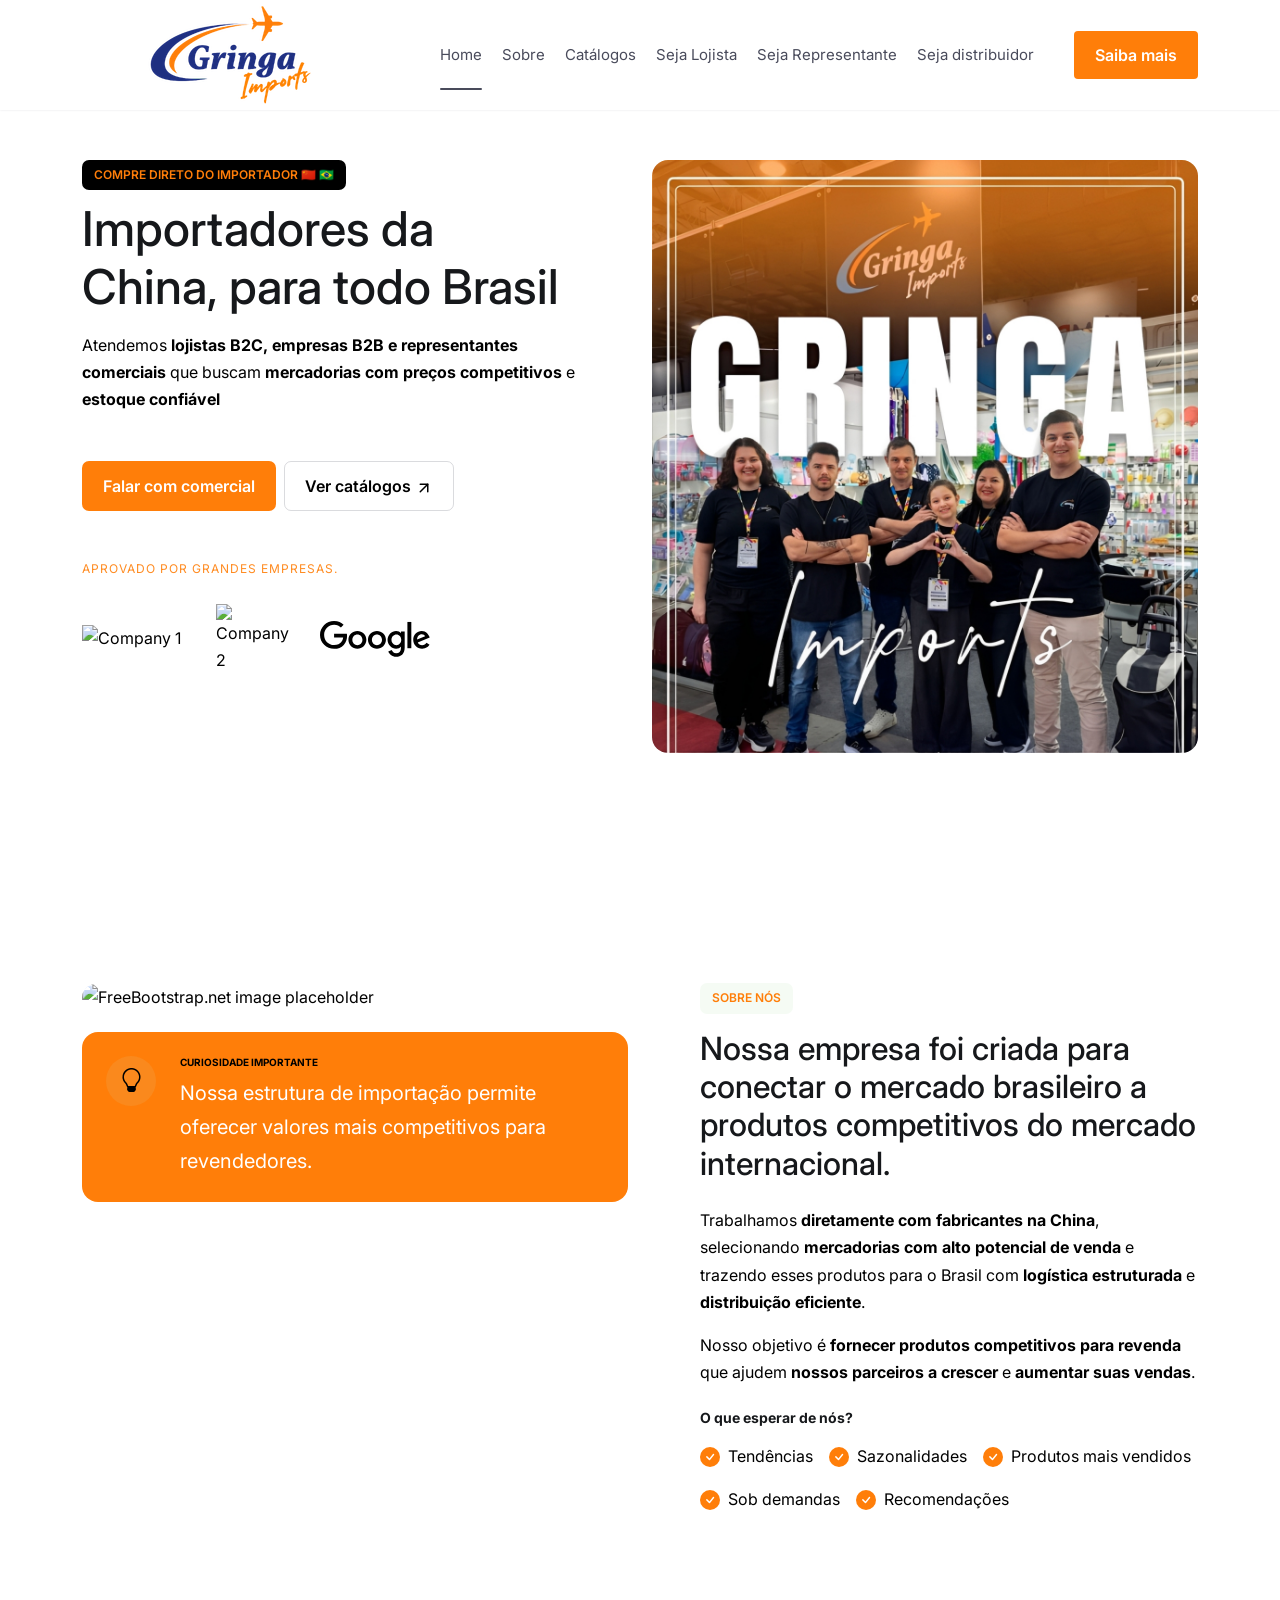
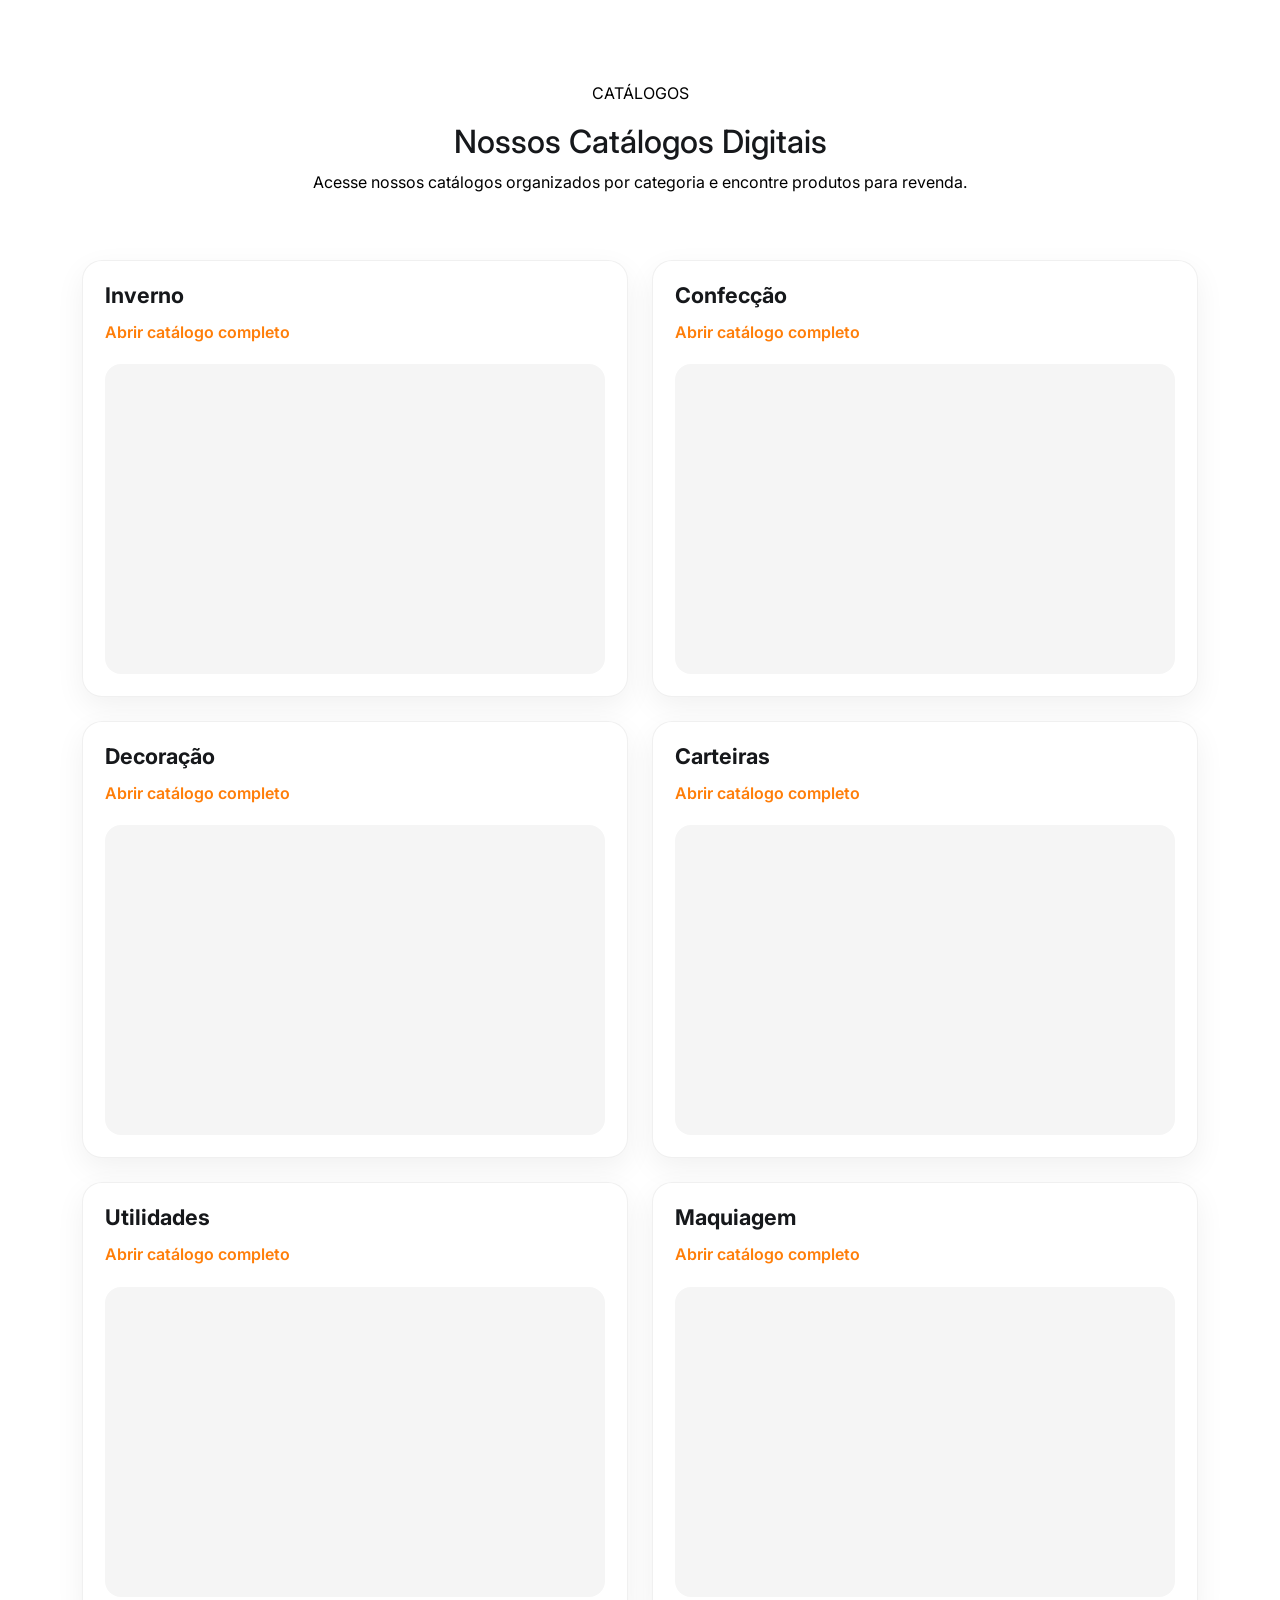
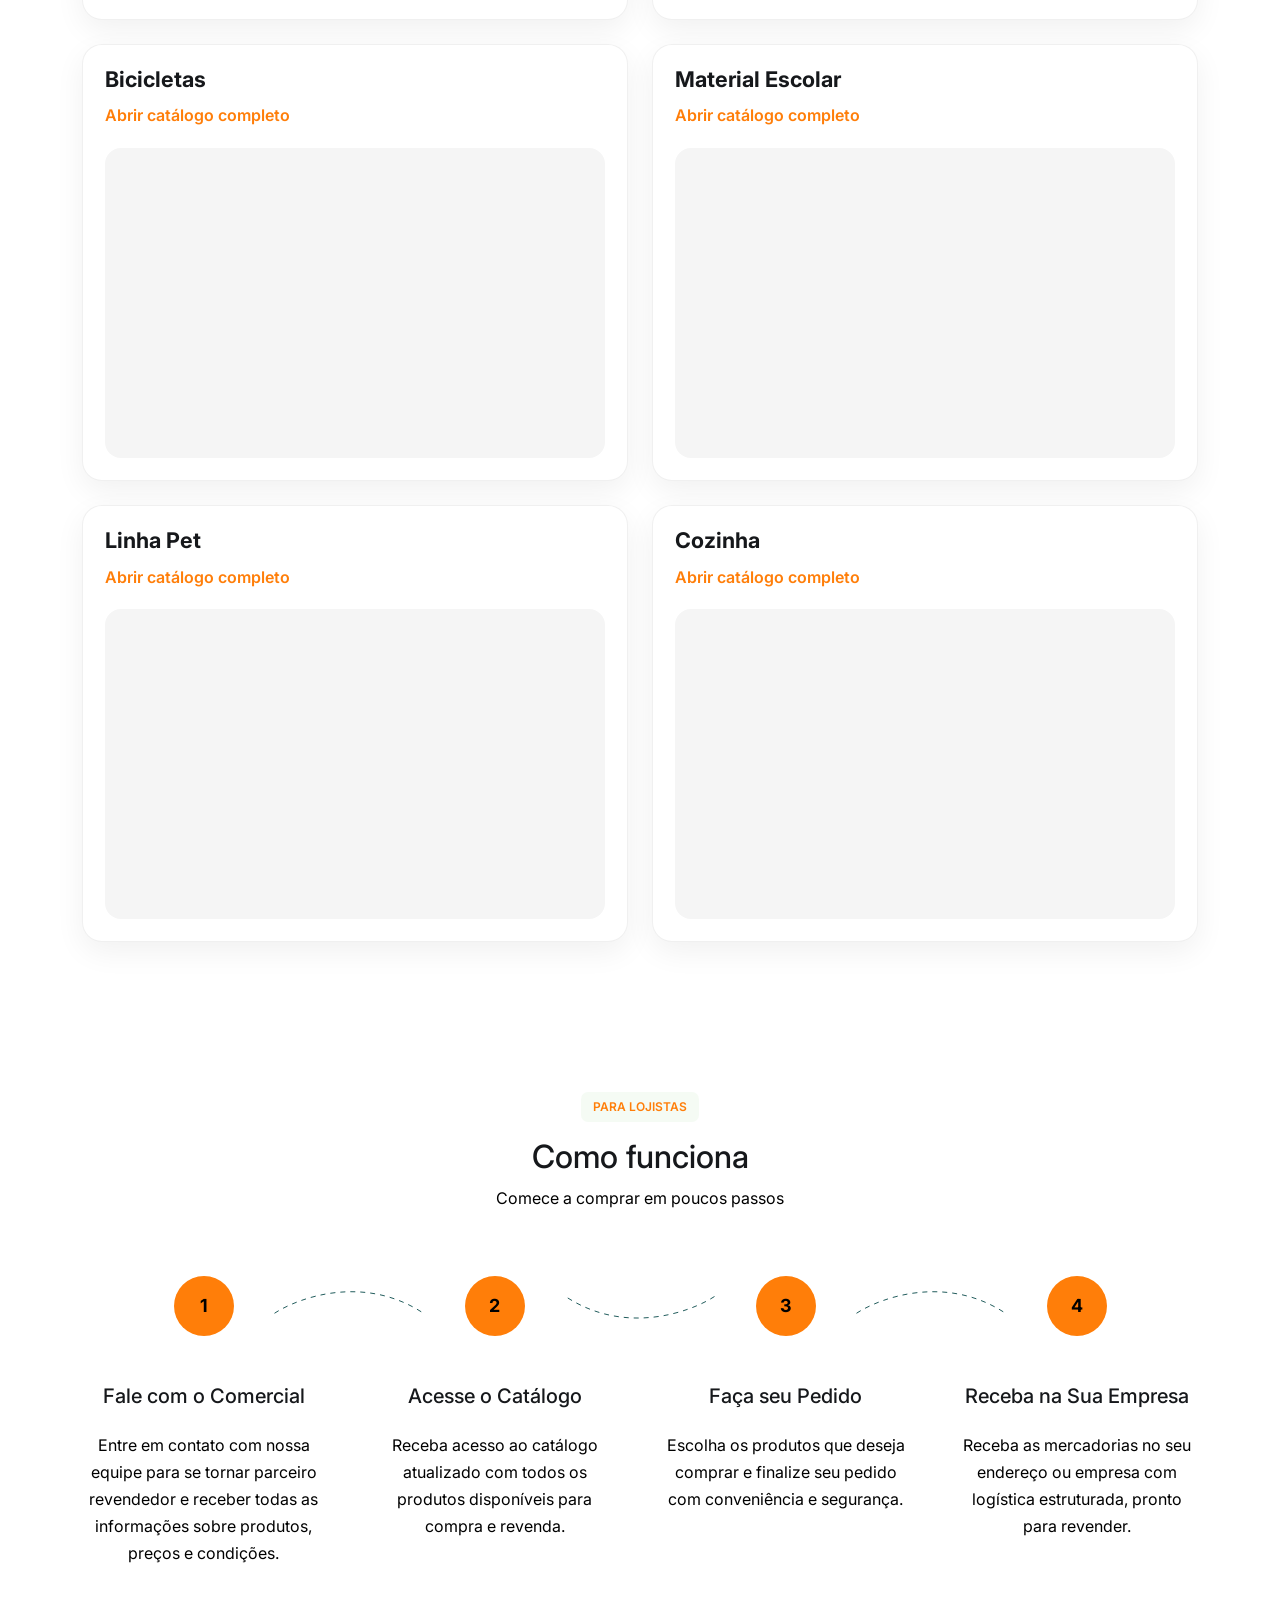
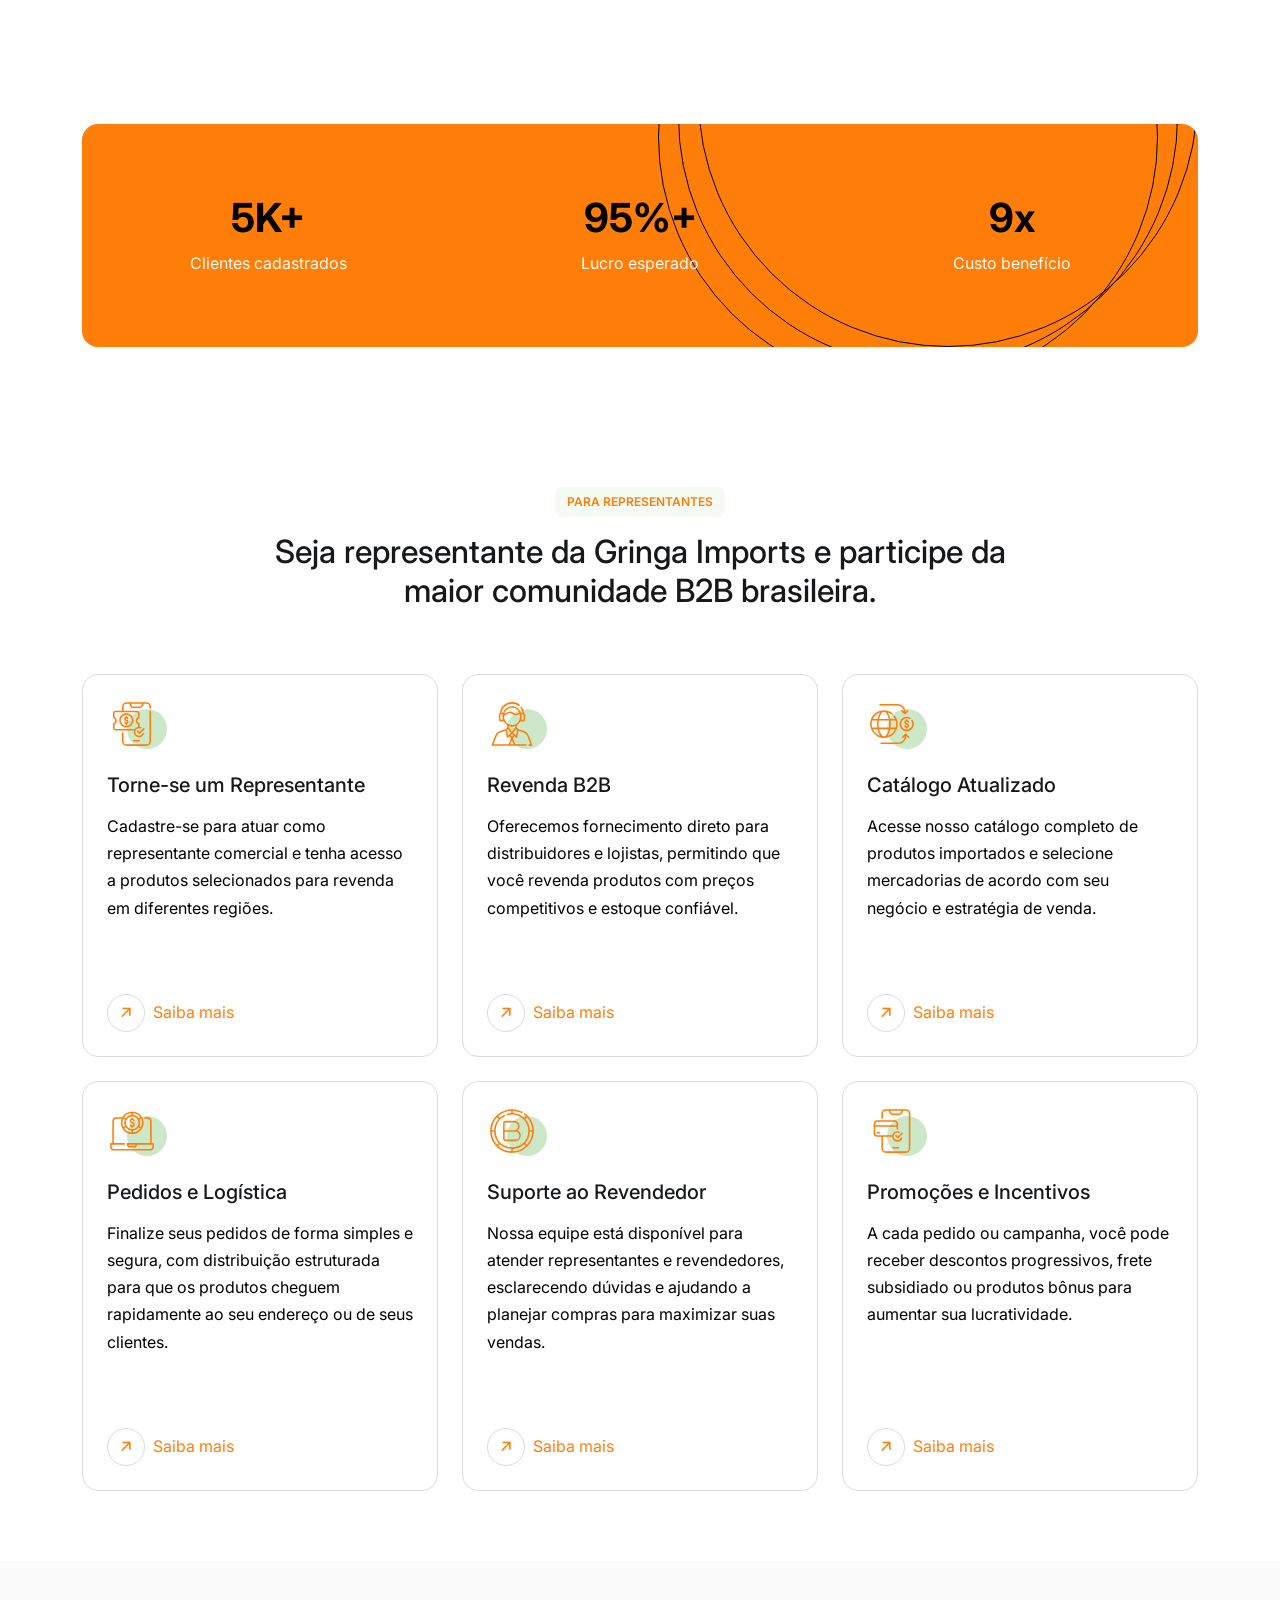
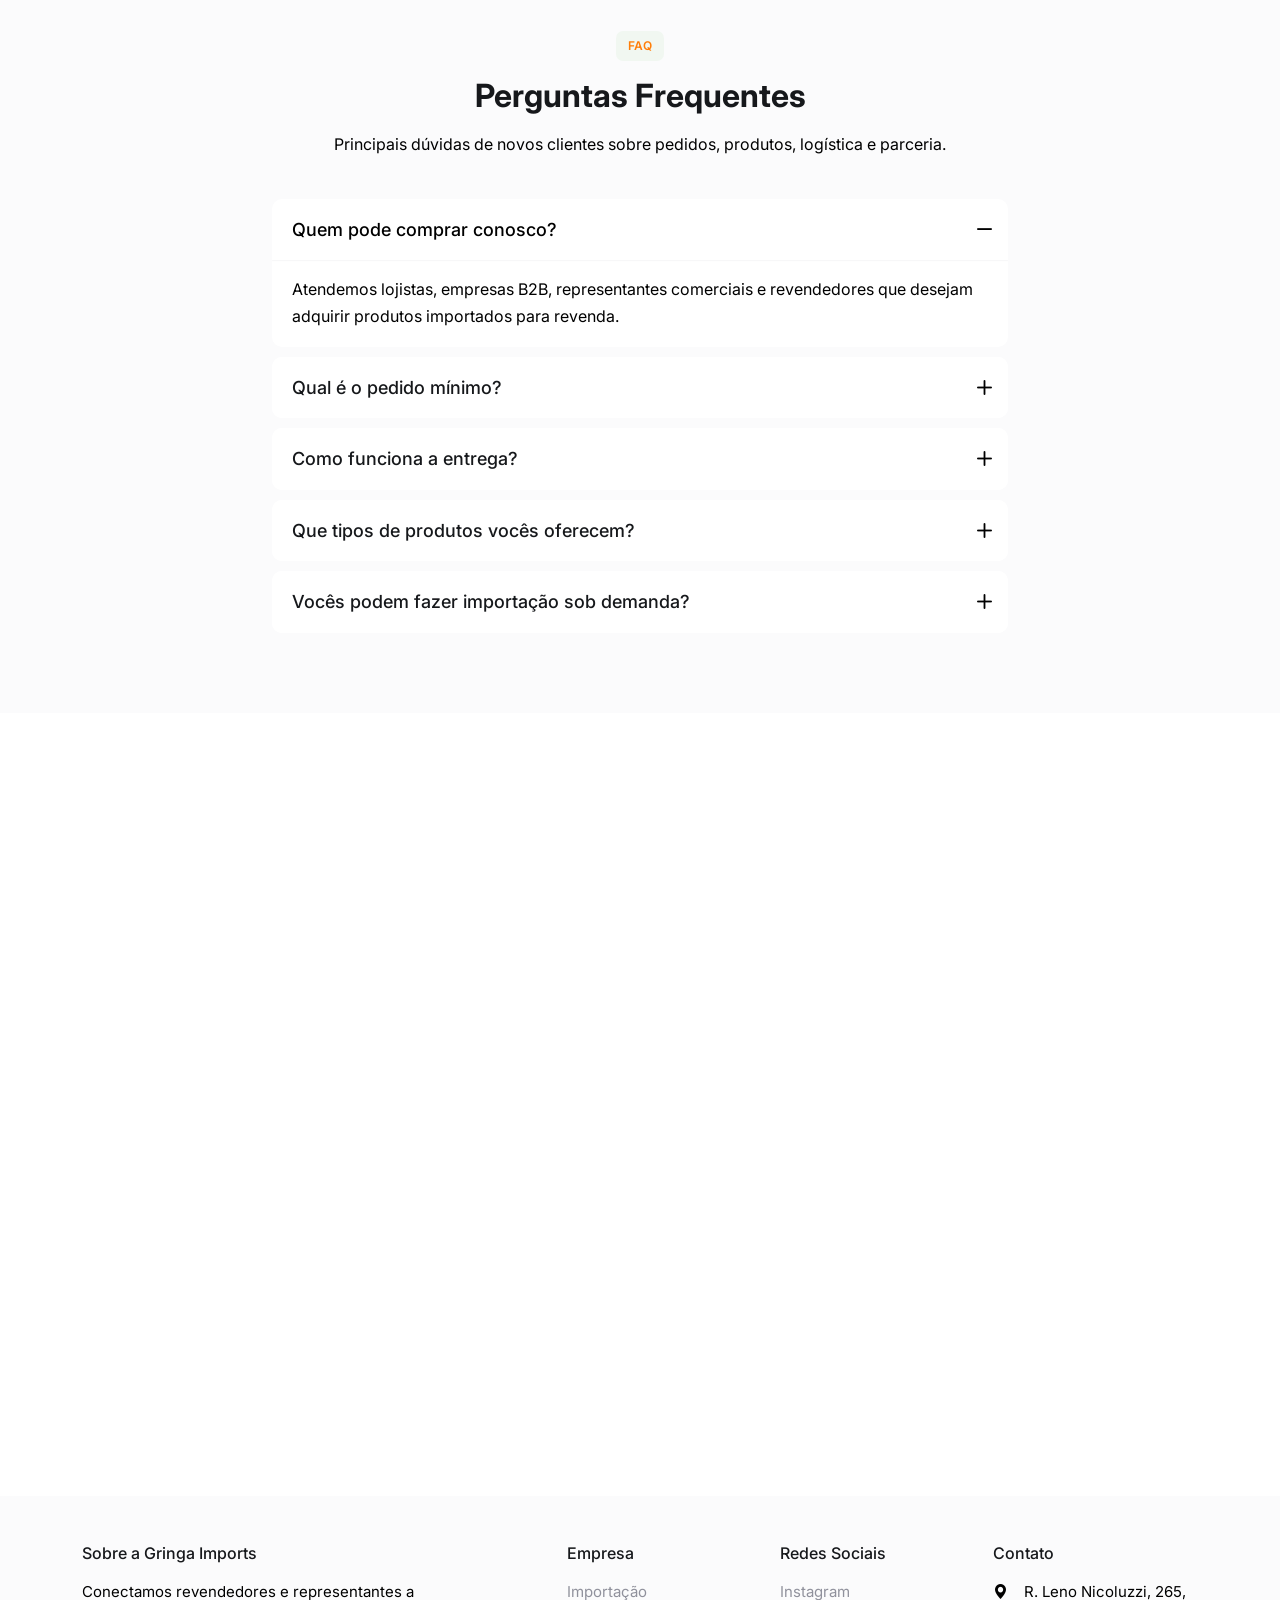
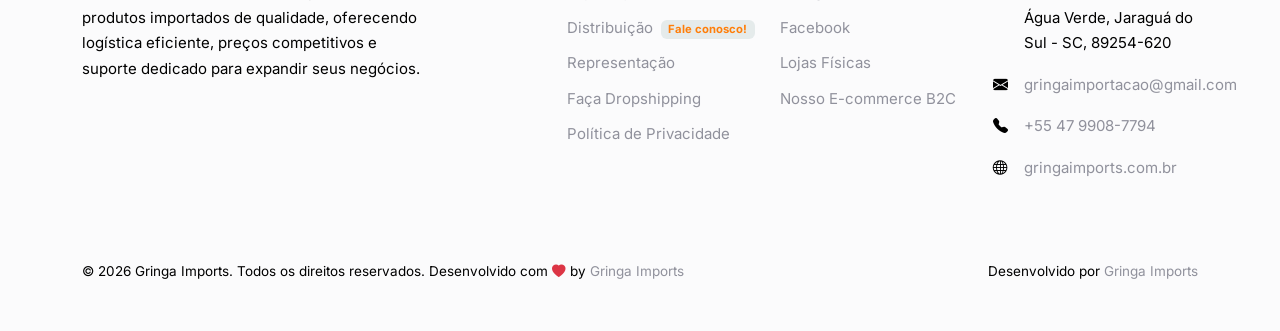
==== commit 0fc7966b: "deposito" ====
--- a/index.html
+++ b/index.html
@@ -266,7 +266,7 @@
                 </div>
               </div>
               <div class="col-md-6"> 
-                <div class="img-wrap position-relative"><img class="img-fluid rounded-4" src="assets/images/gone.jpg" alt="FreeBootstrap.net image placeholder" data-aos="fade-up" data-aos-delay="0">
+                <div class="img-wrap position-relative"><img class="img-fluid rounded-4" src="images/depositogringaimports.png" alt="FreeBootstrap.net image placeholder" data-aos="fade-up" data-aos-delay="0">
                   <div class="mission-statement p-4 rounded-4 d-flex gap-4" data-aos="fade-up" data-aos-delay="100">
                     <div class="mission-icon text-center rounded-circle"><i class="bi bi-lightbulb fs-4"></i></div>
                     <div>
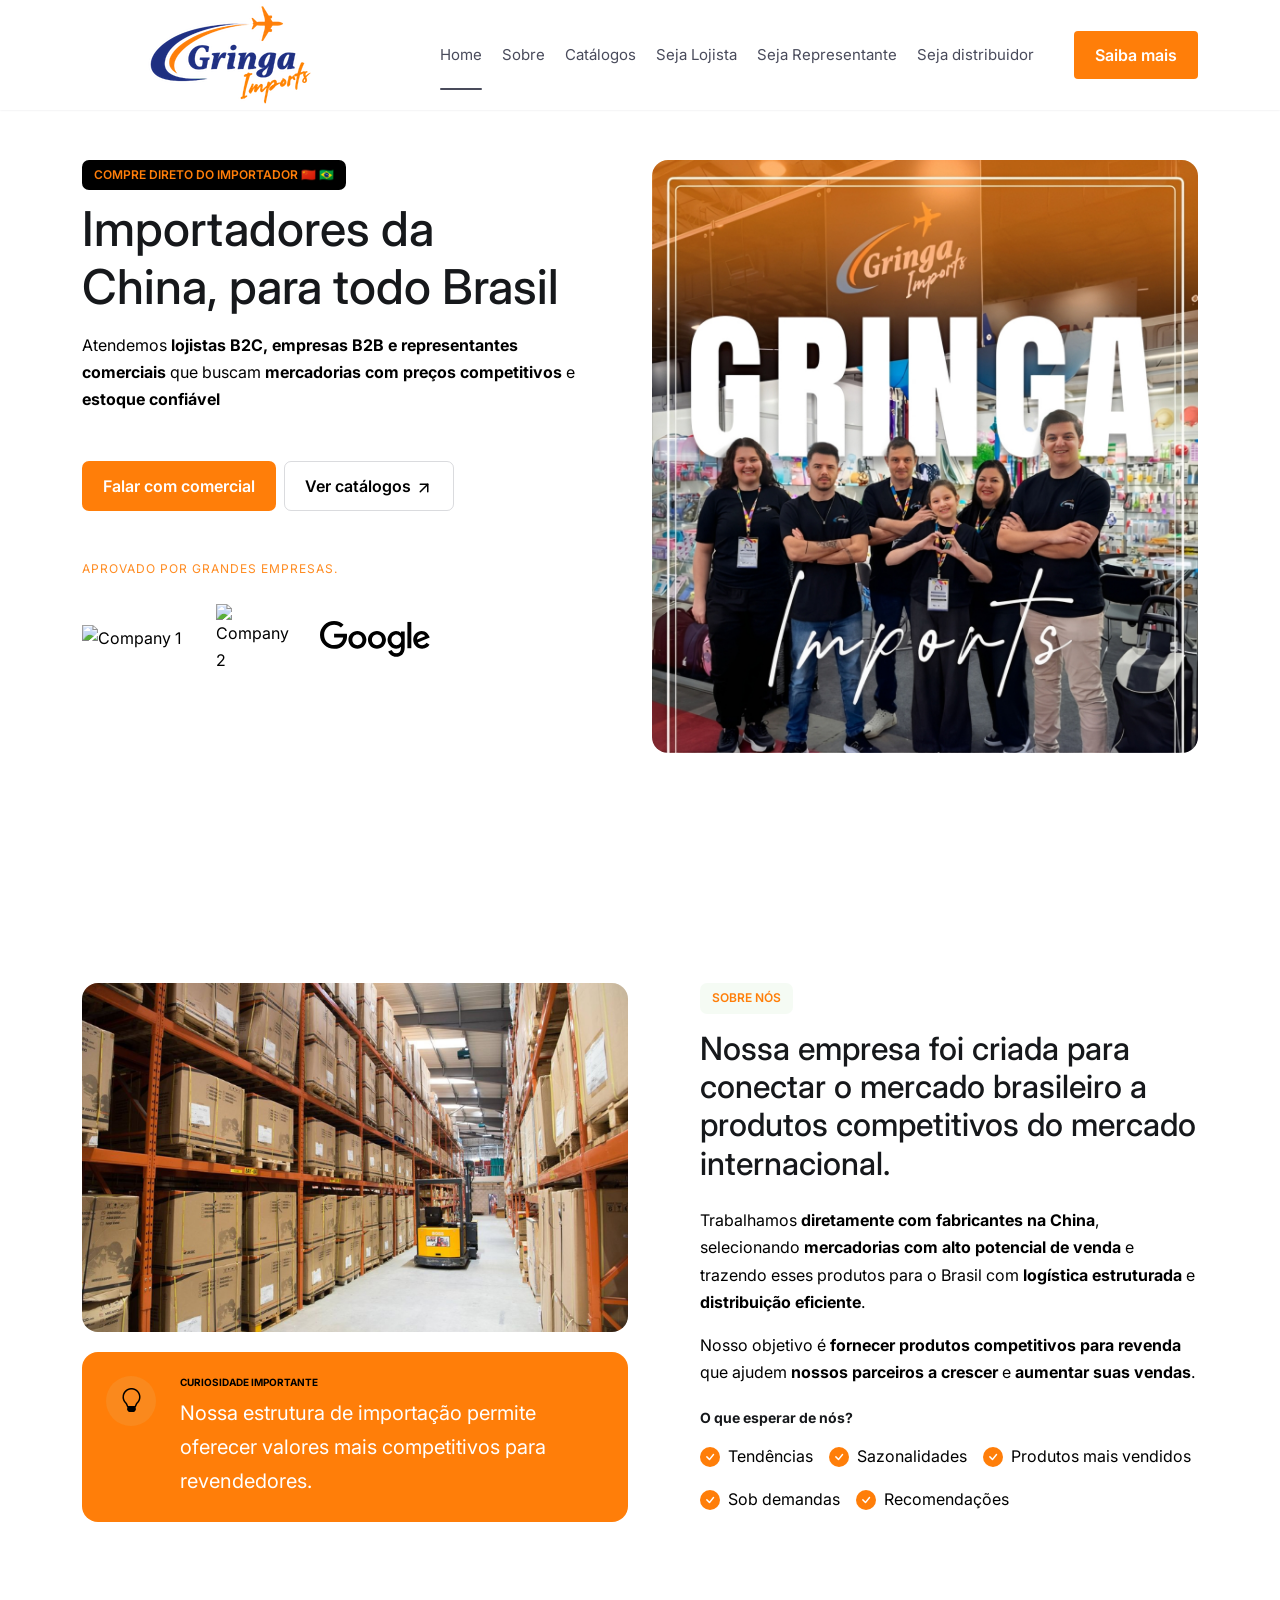
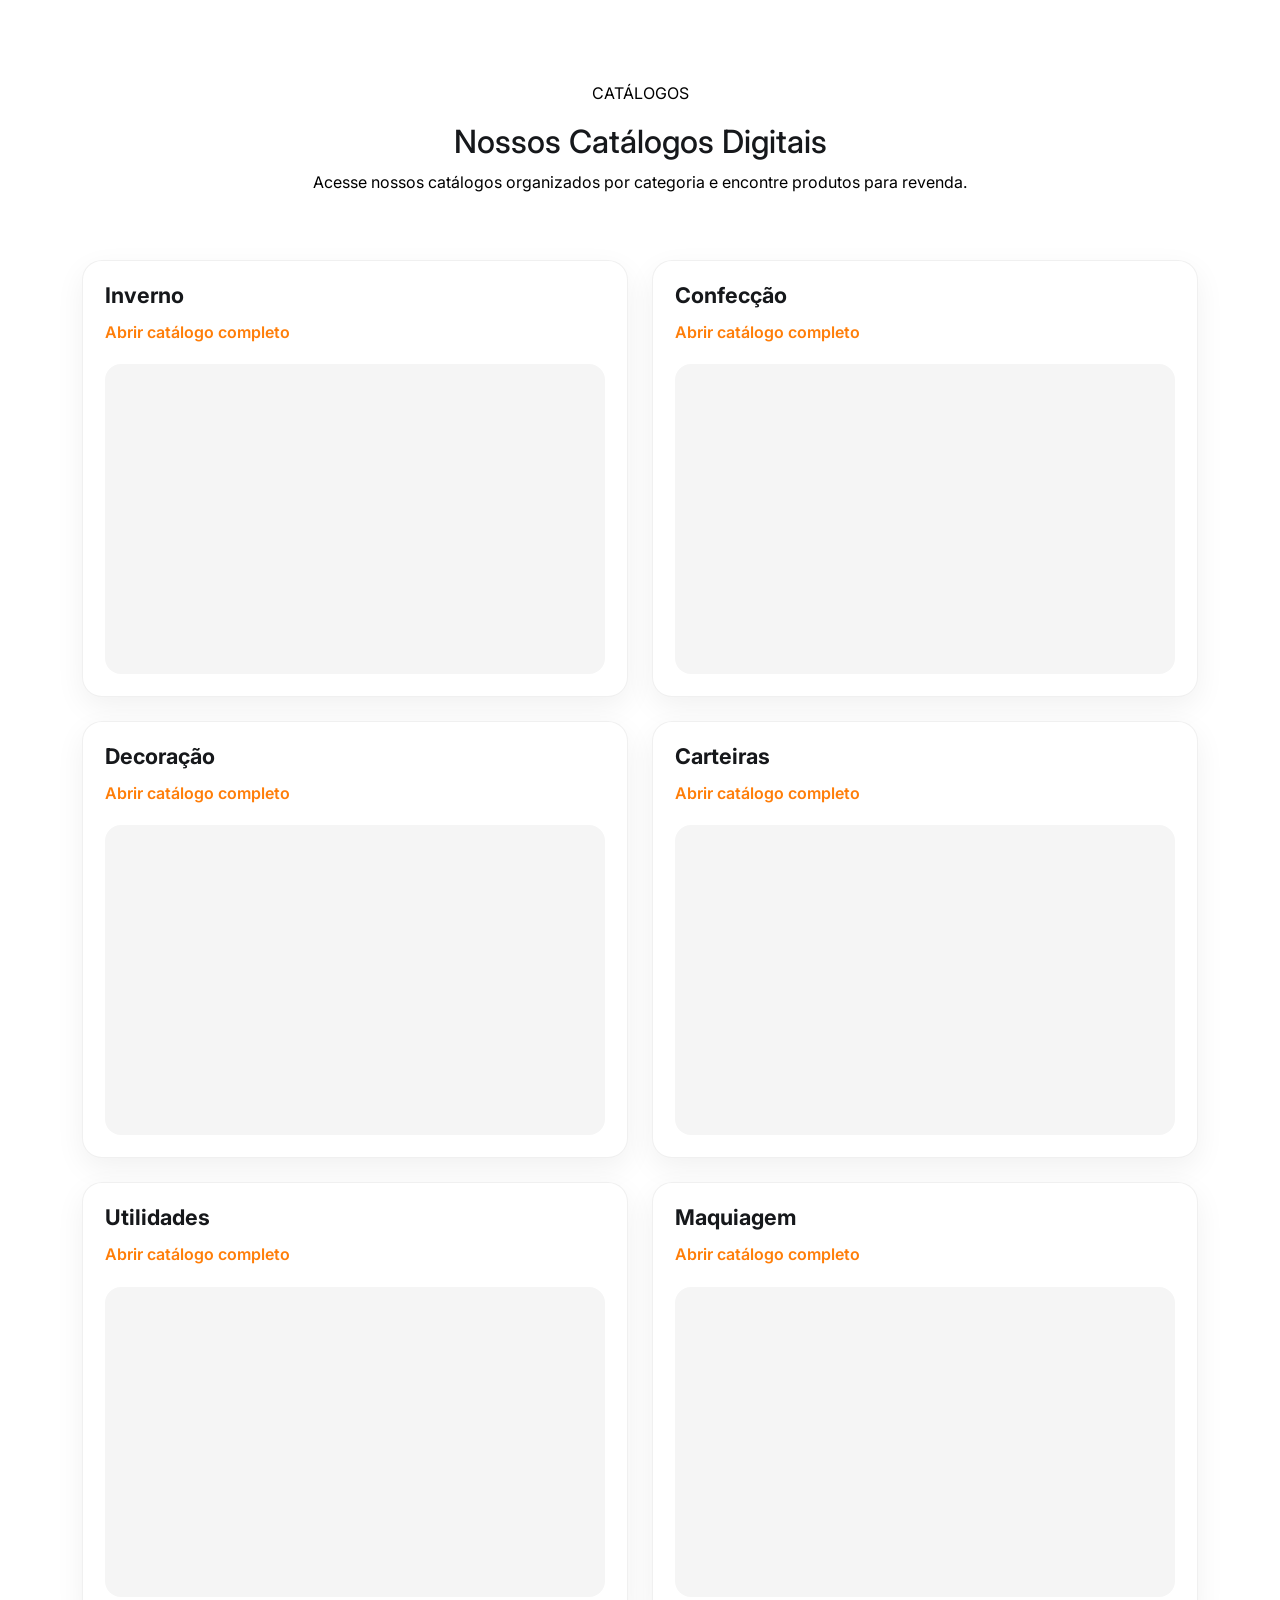
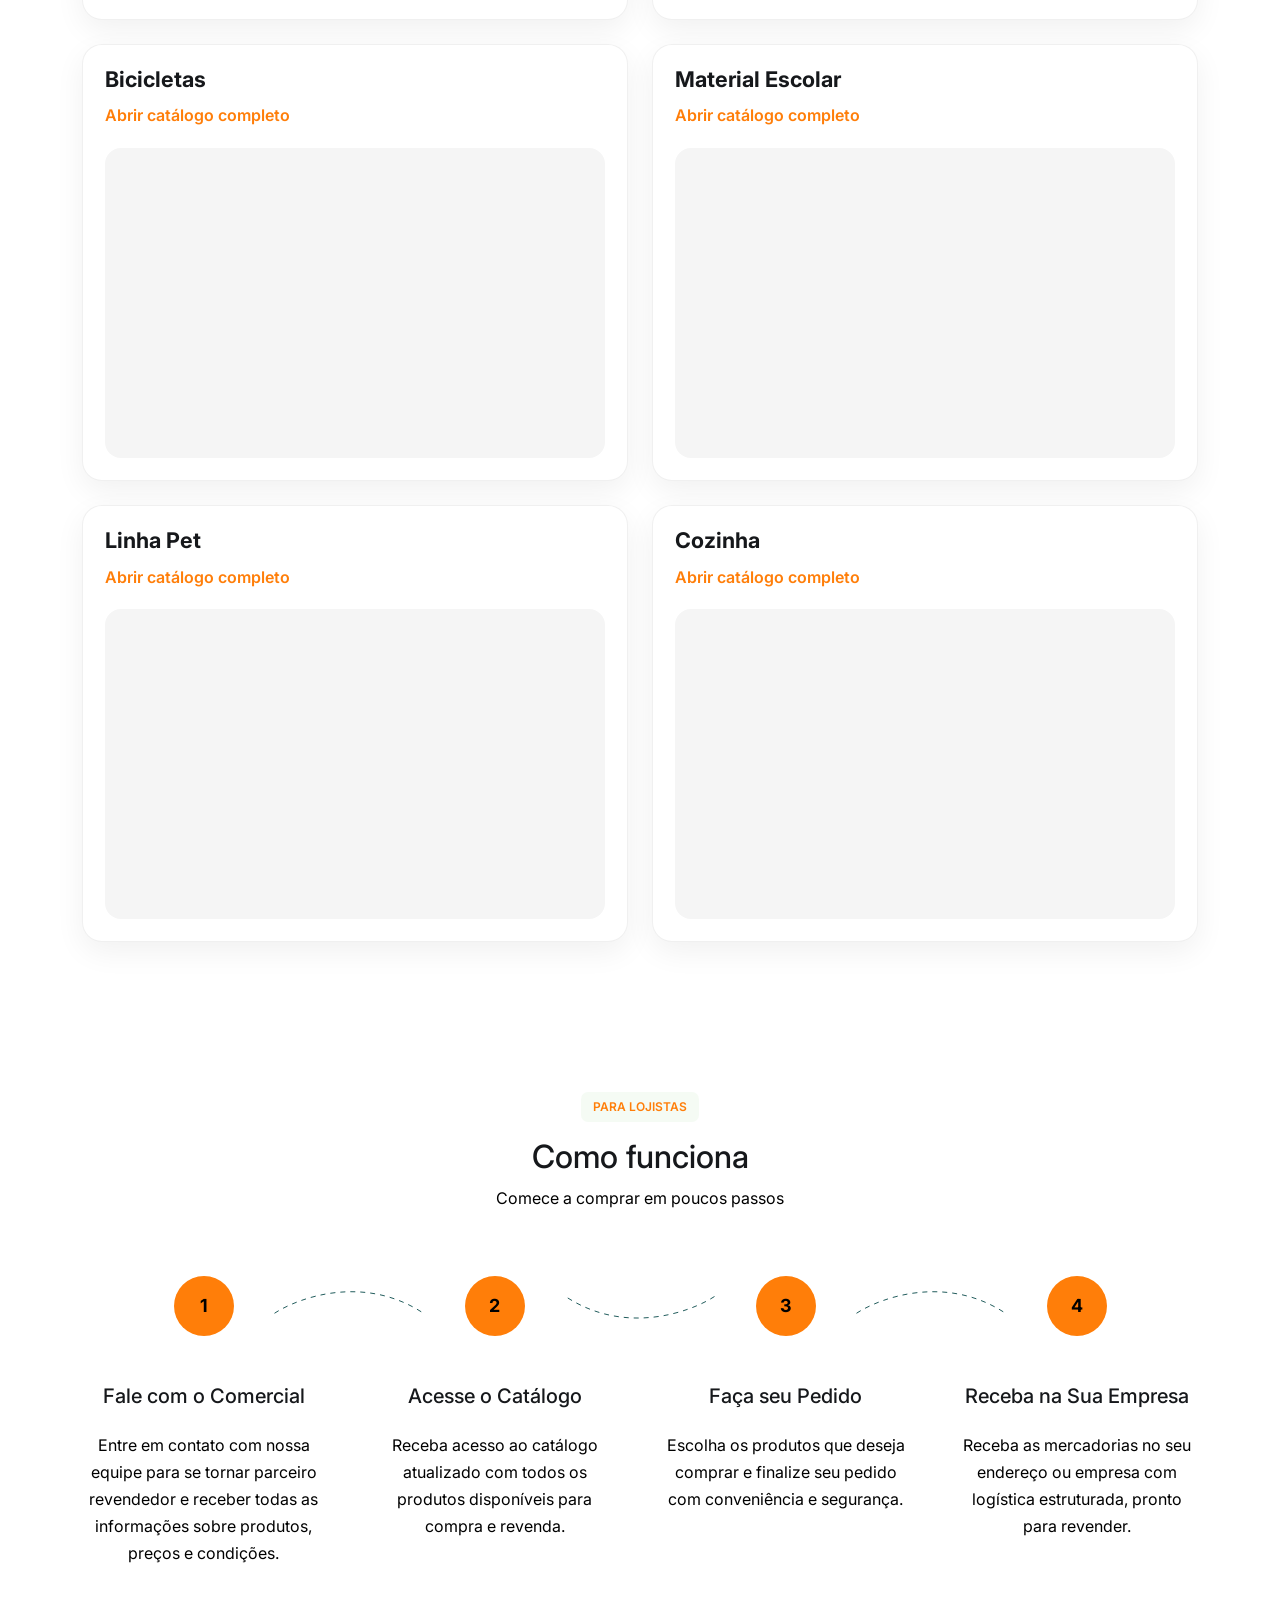
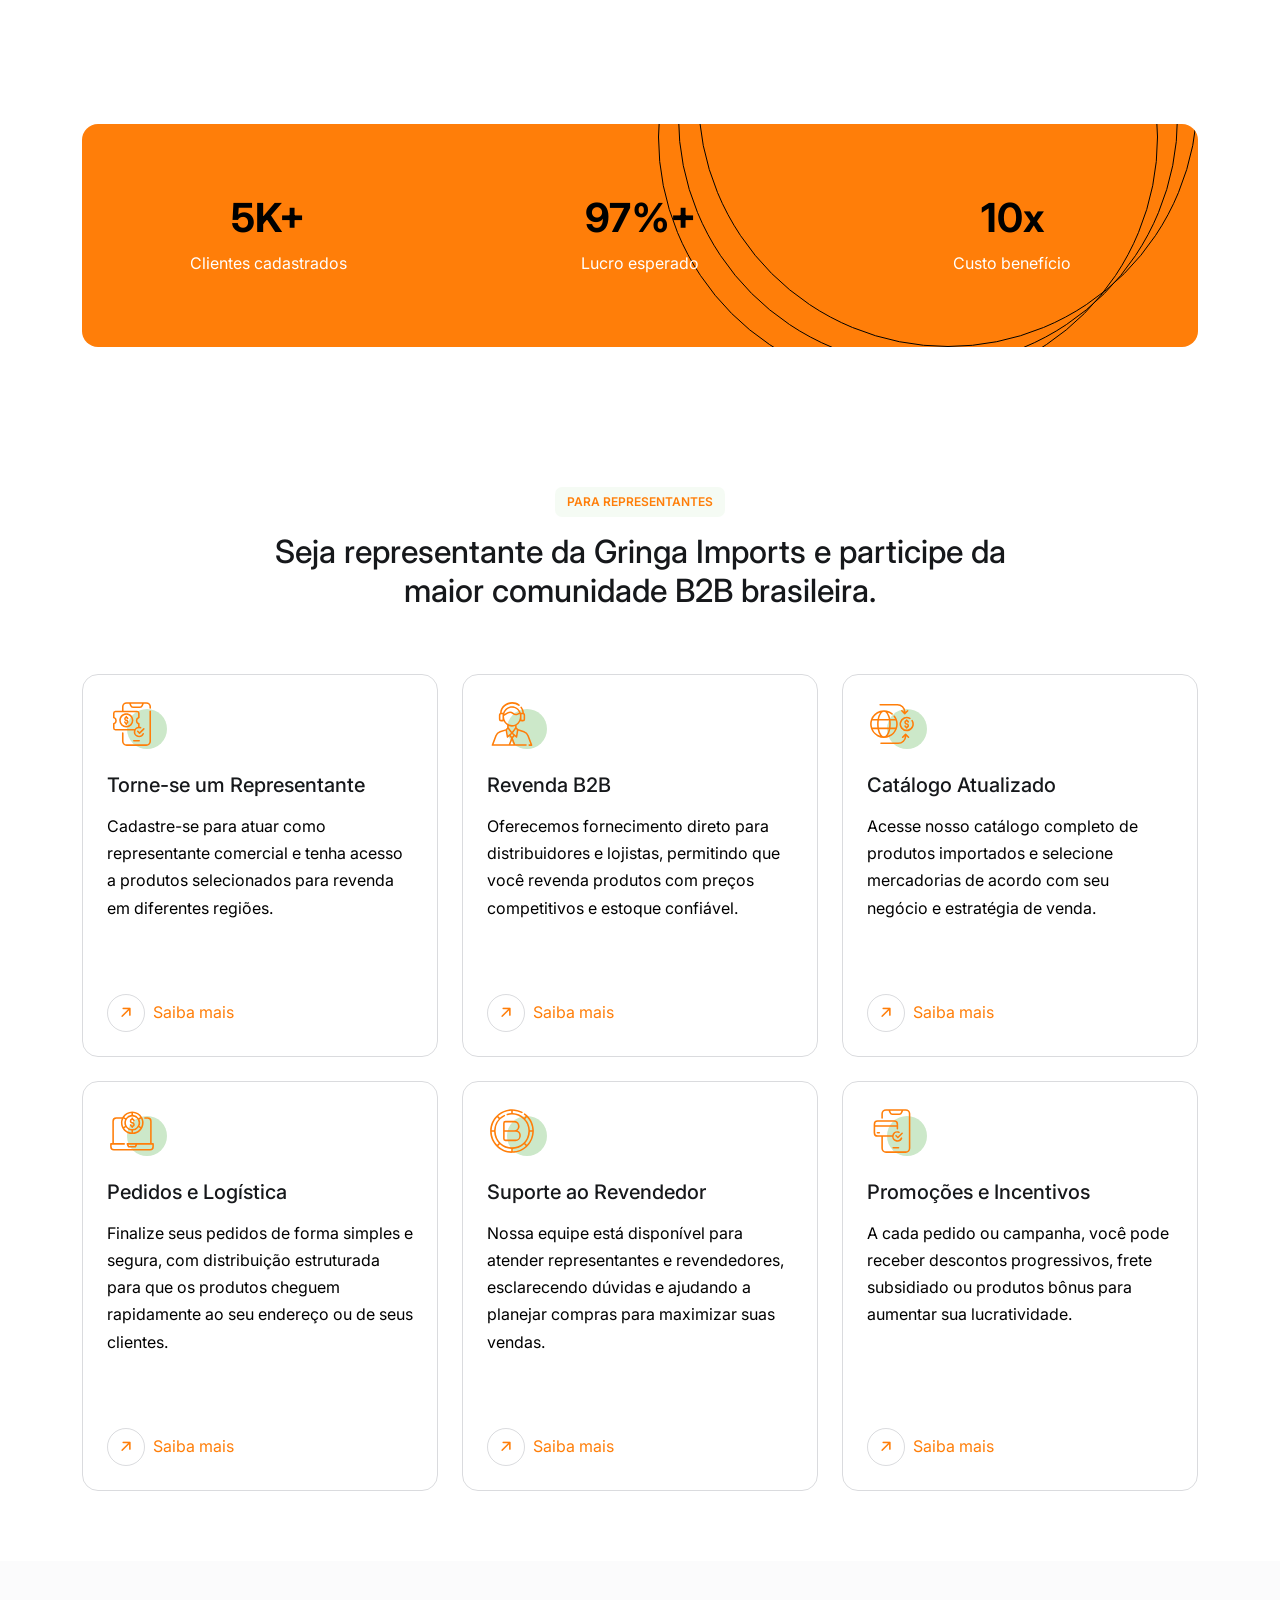
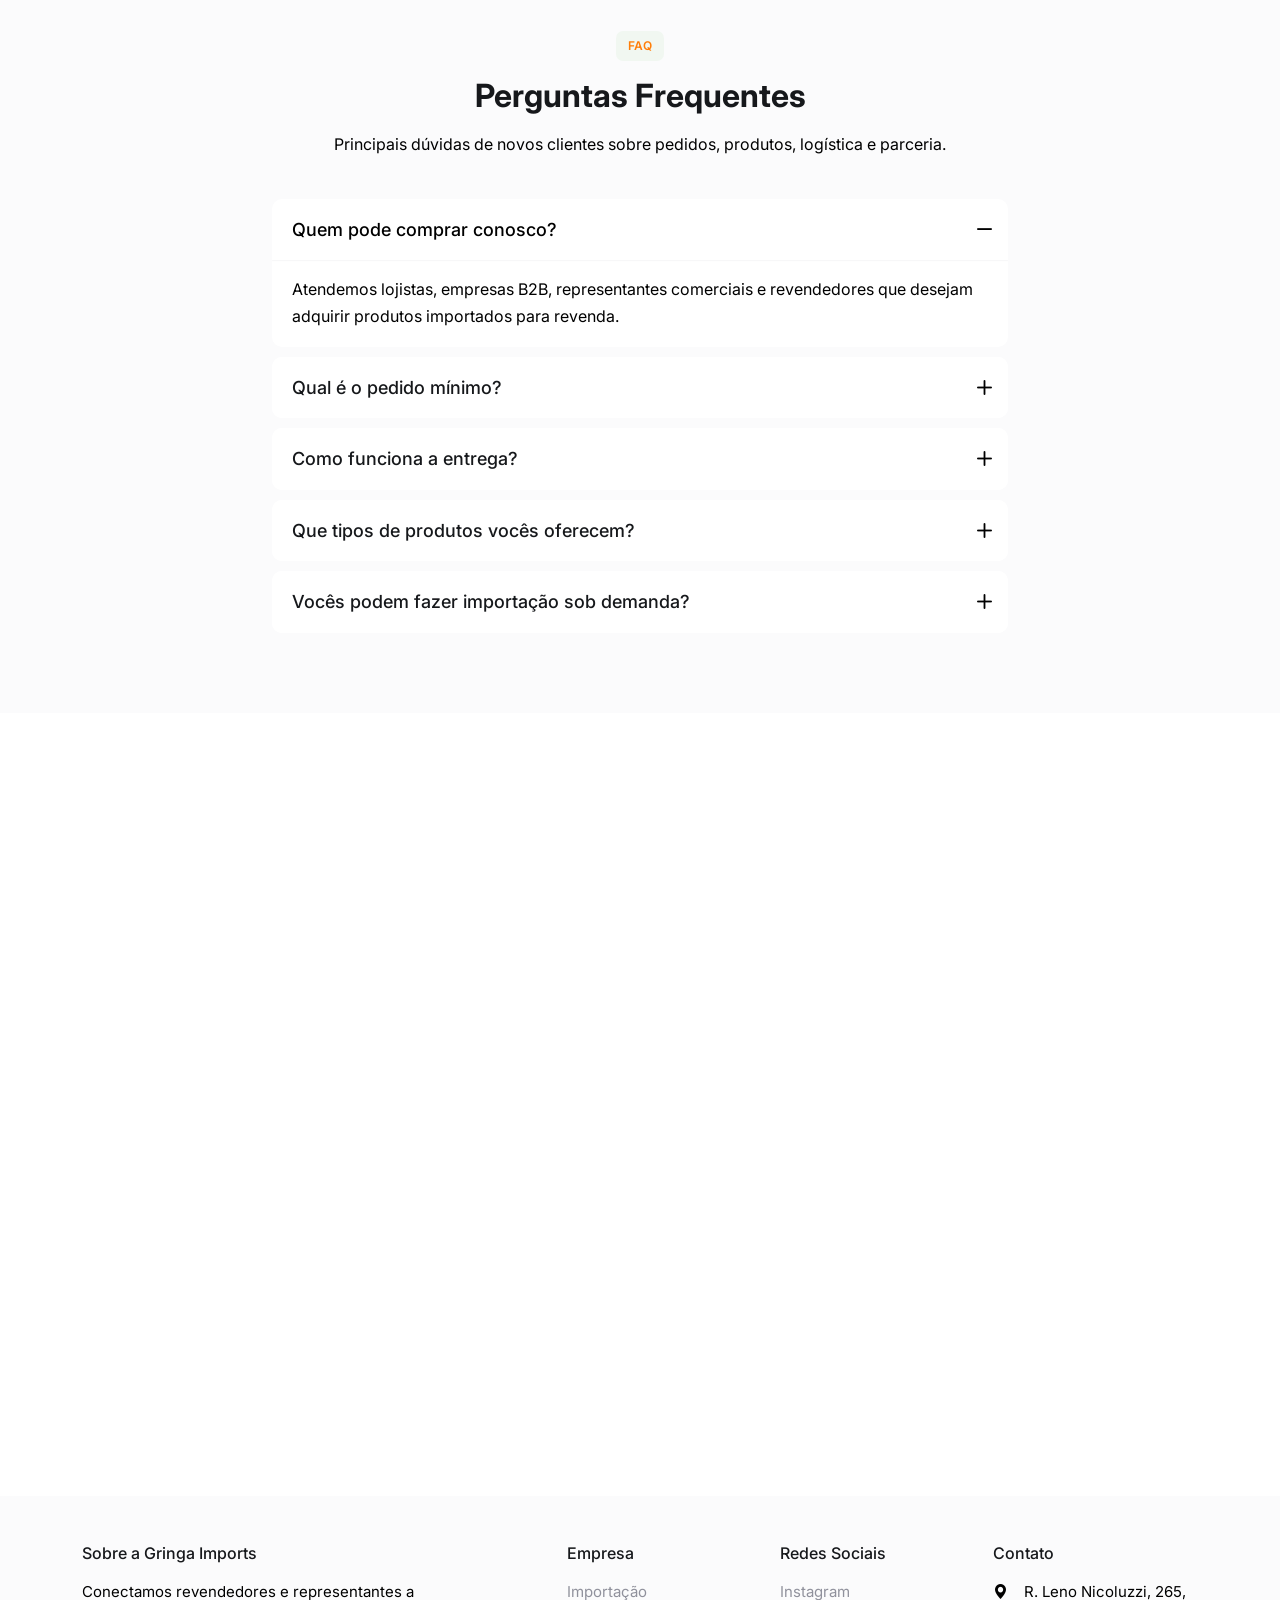
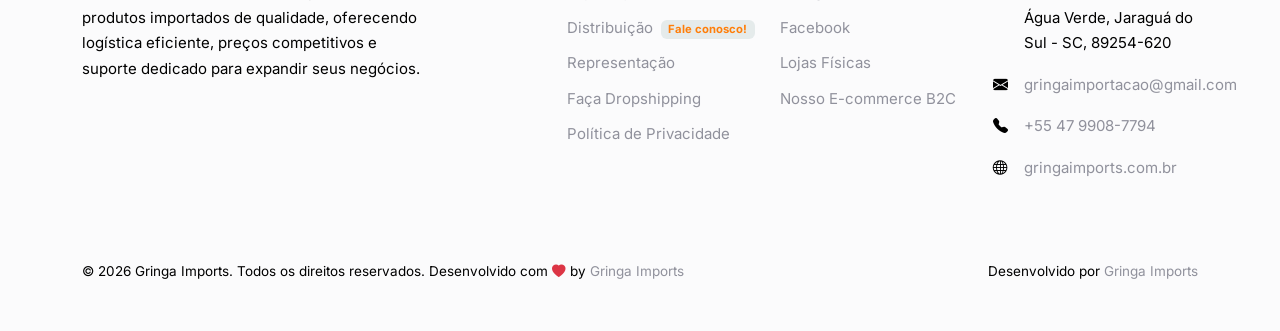
==== commit d0e37990: "omg" ====
--- a/index.html
+++ b/index.html
@@ -266,7 +266,7 @@
                 </div>
               </div>
               <div class="col-md-6"> 
-                <div class="img-wrap position-relative"><img class="img-fluid rounded-4" src="images/depositogringaimports.png" alt="FreeBootstrap.net image placeholder" data-aos="fade-up" data-aos-delay="0">
+                <div class="img-wrap position-relative"><img class="img-fluid rounded-4" src="assets/images/depositogringaimports.png" alt="FreeBootstrap.net image placeholder" data-aos="fade-up" data-aos-delay="0">
                   <div class="mission-statement p-4 rounded-4 d-flex gap-4" data-aos="fade-up" data-aos-delay="100">
                     <div class="mission-icon text-center rounded-circle"><i class="bi bi-lightbulb fs-4"></i></div>
                     <div>
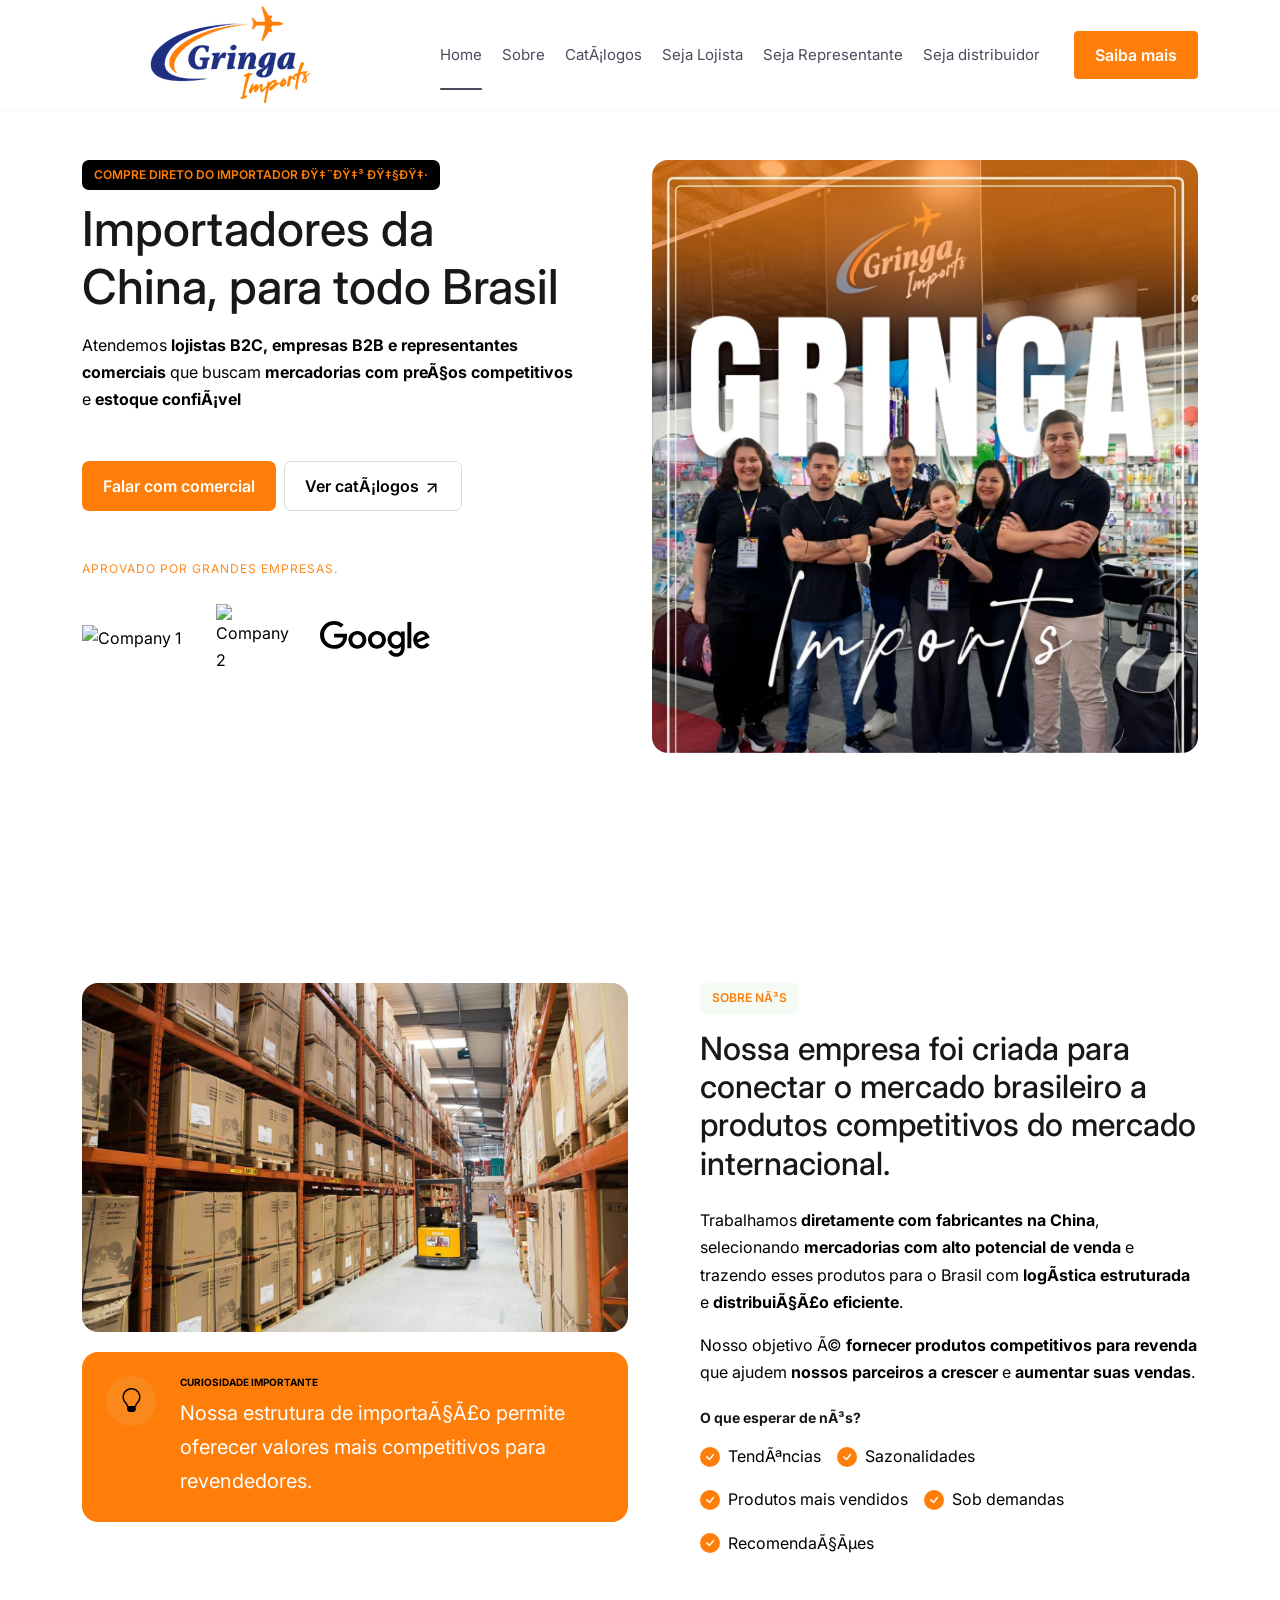
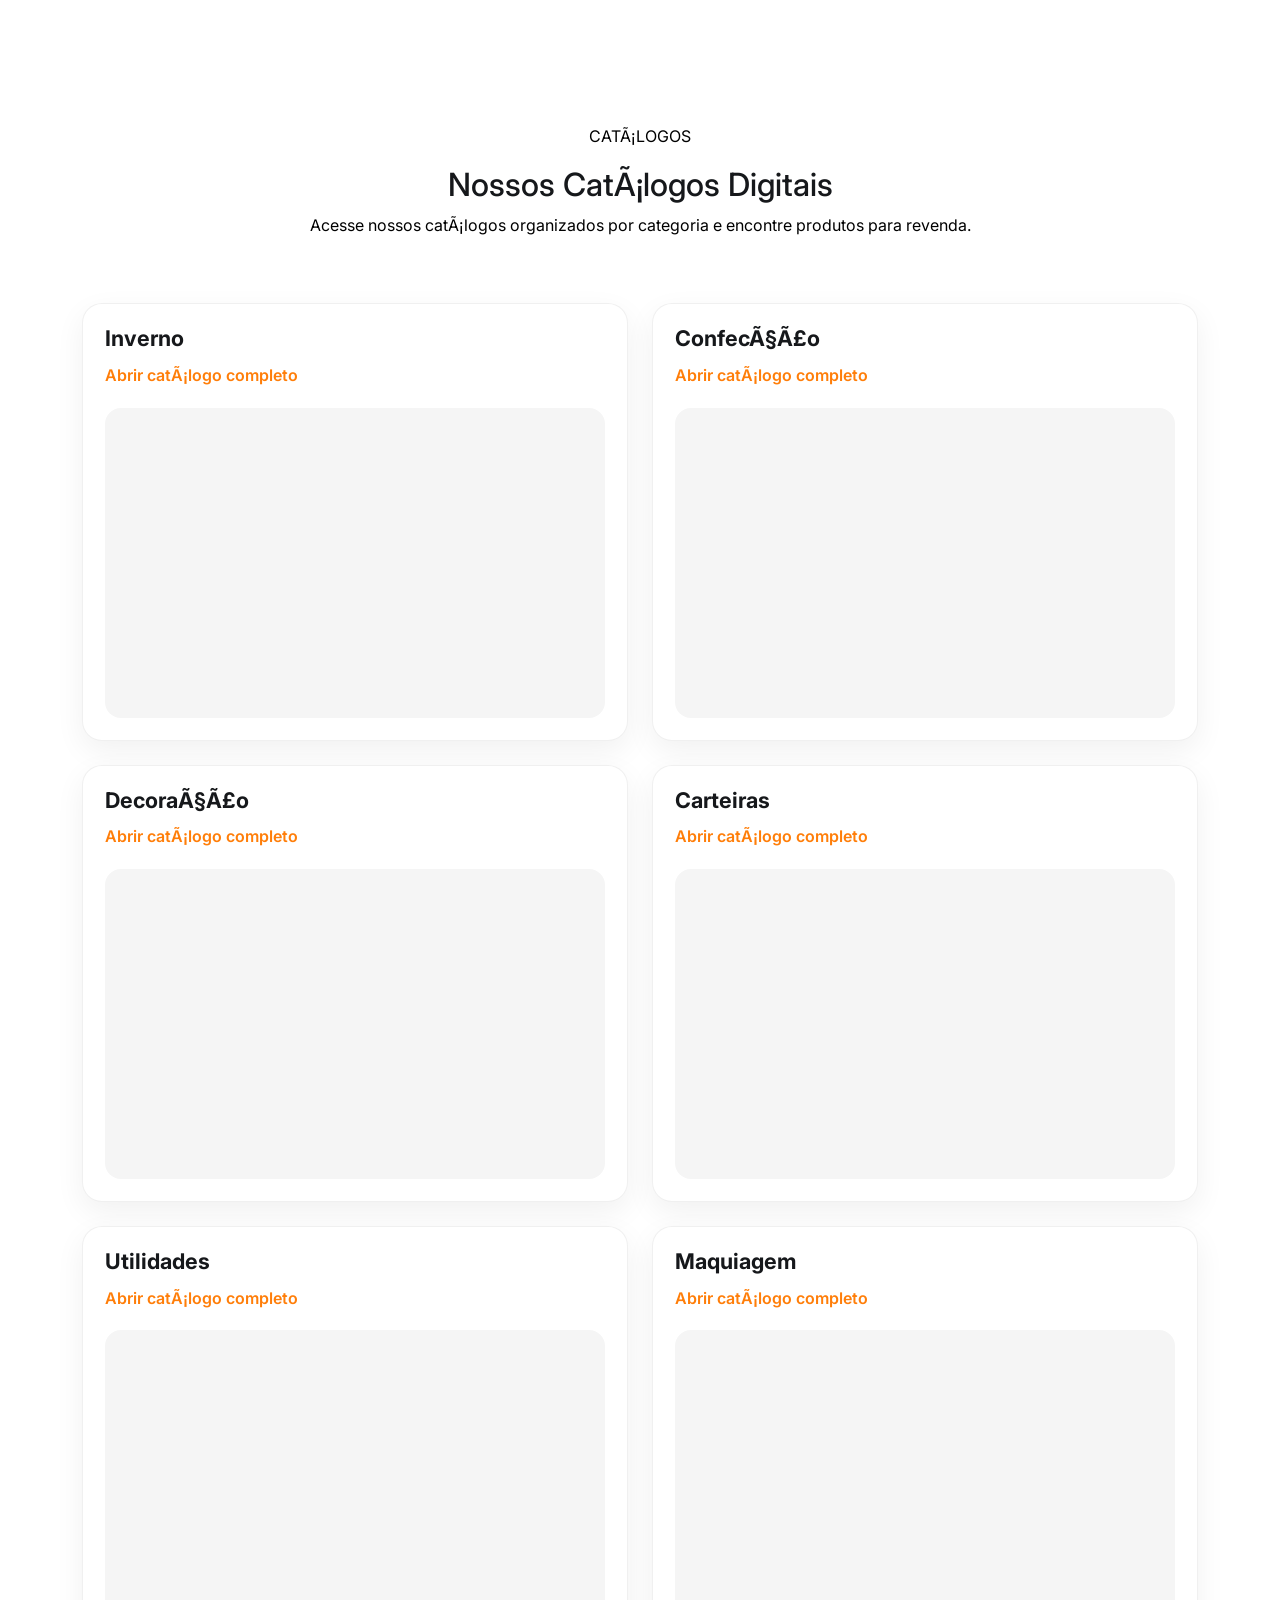
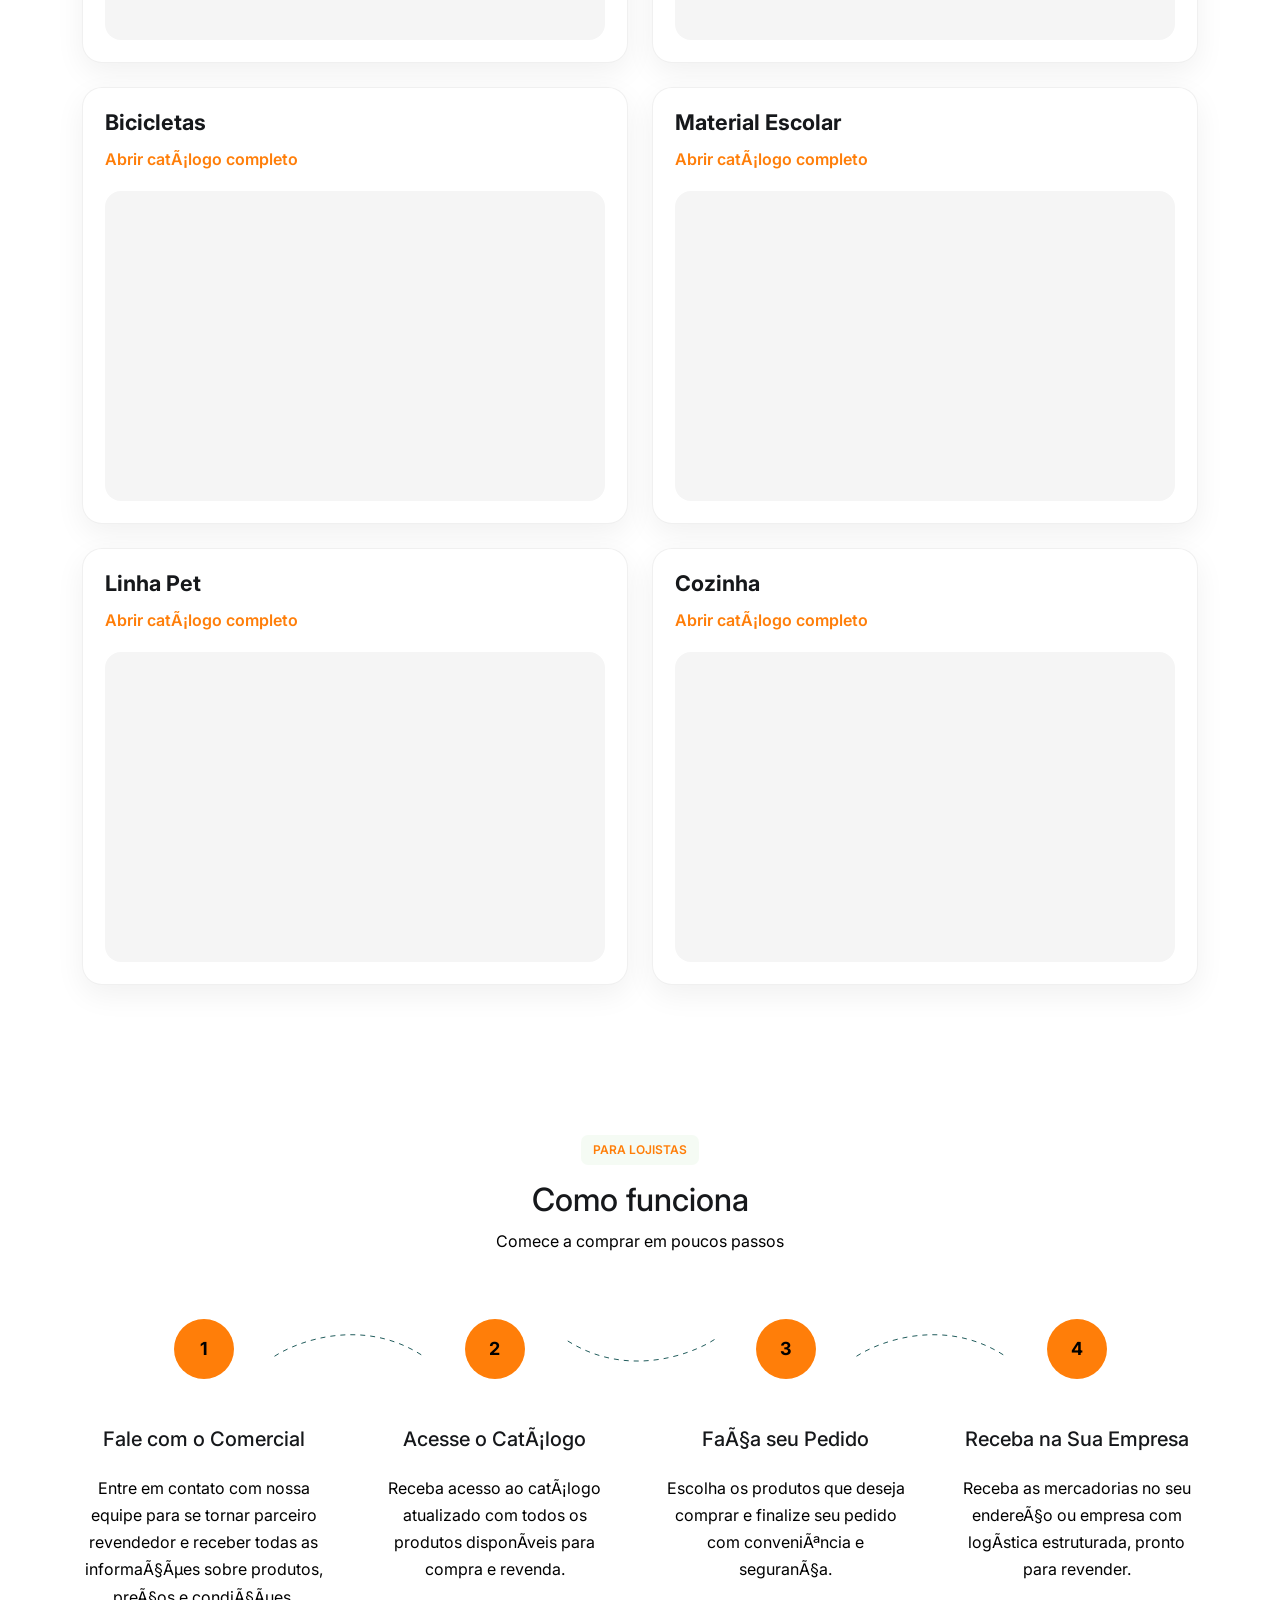
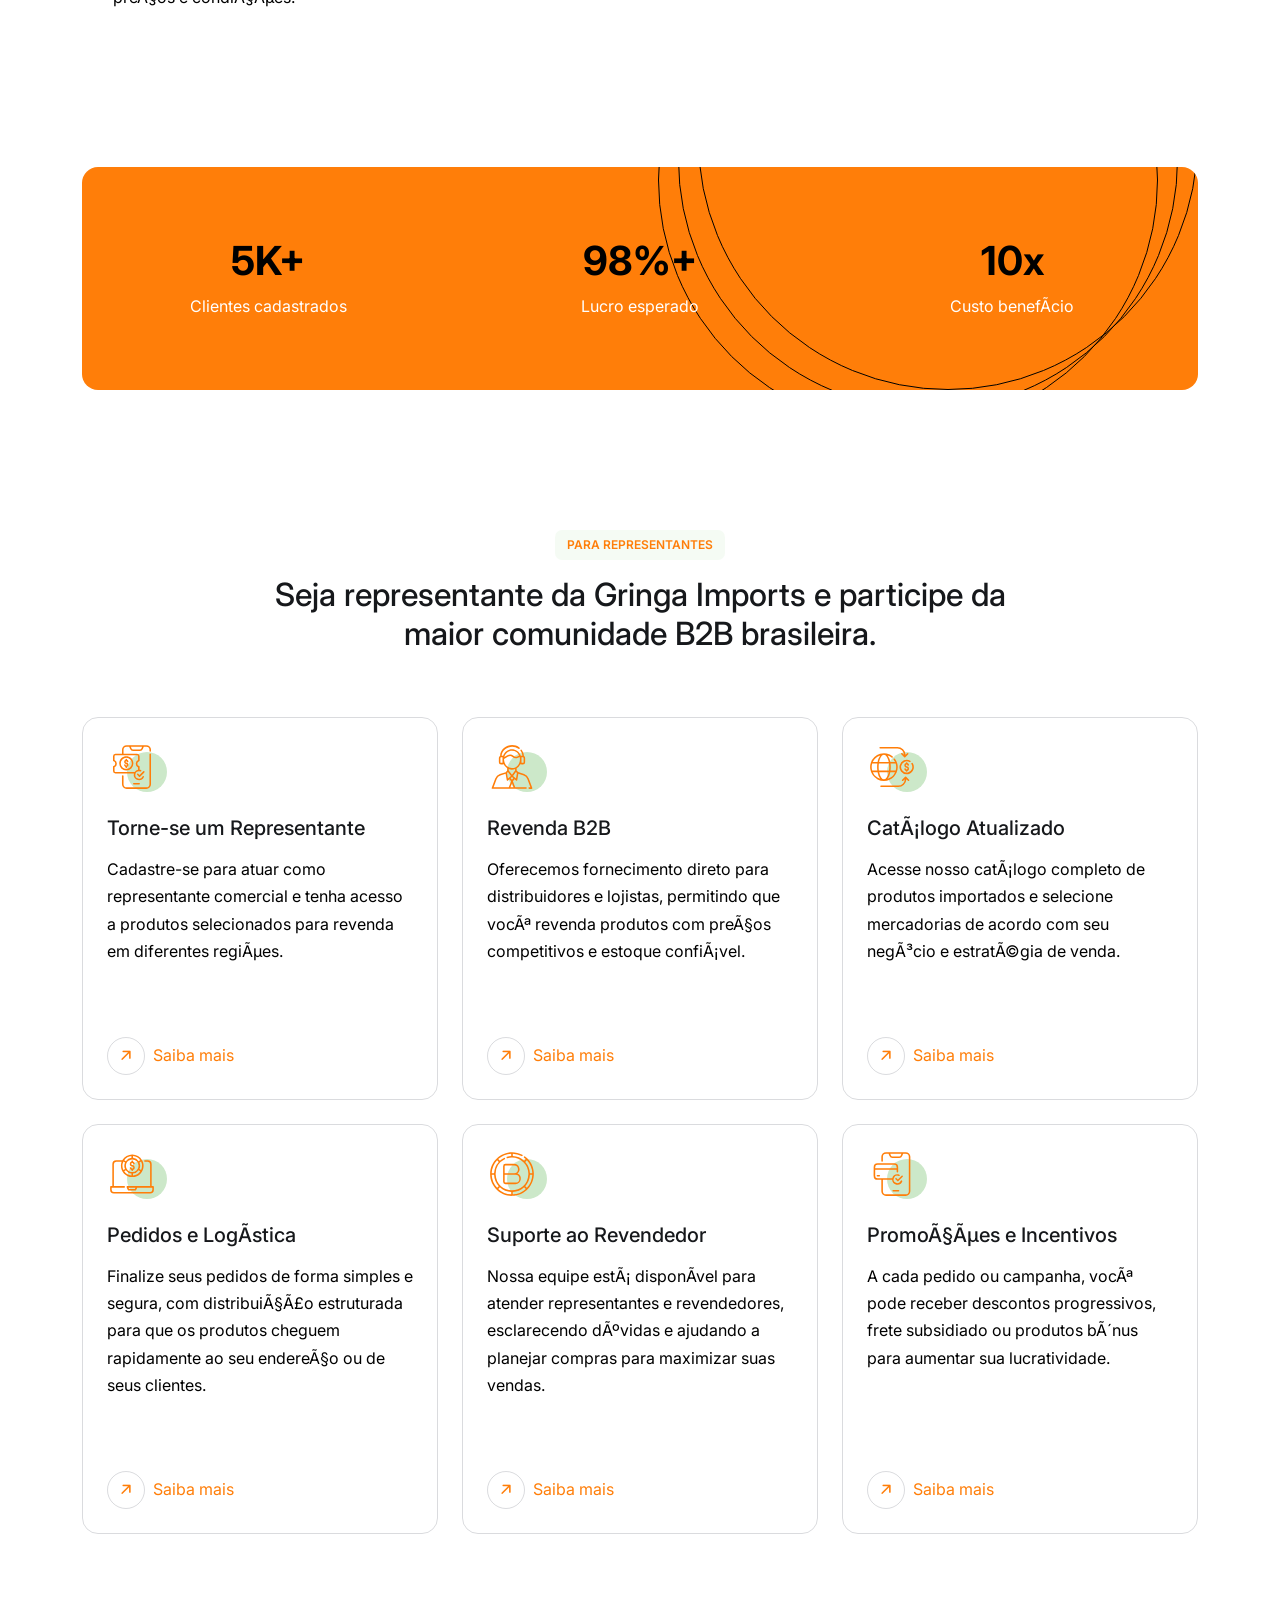
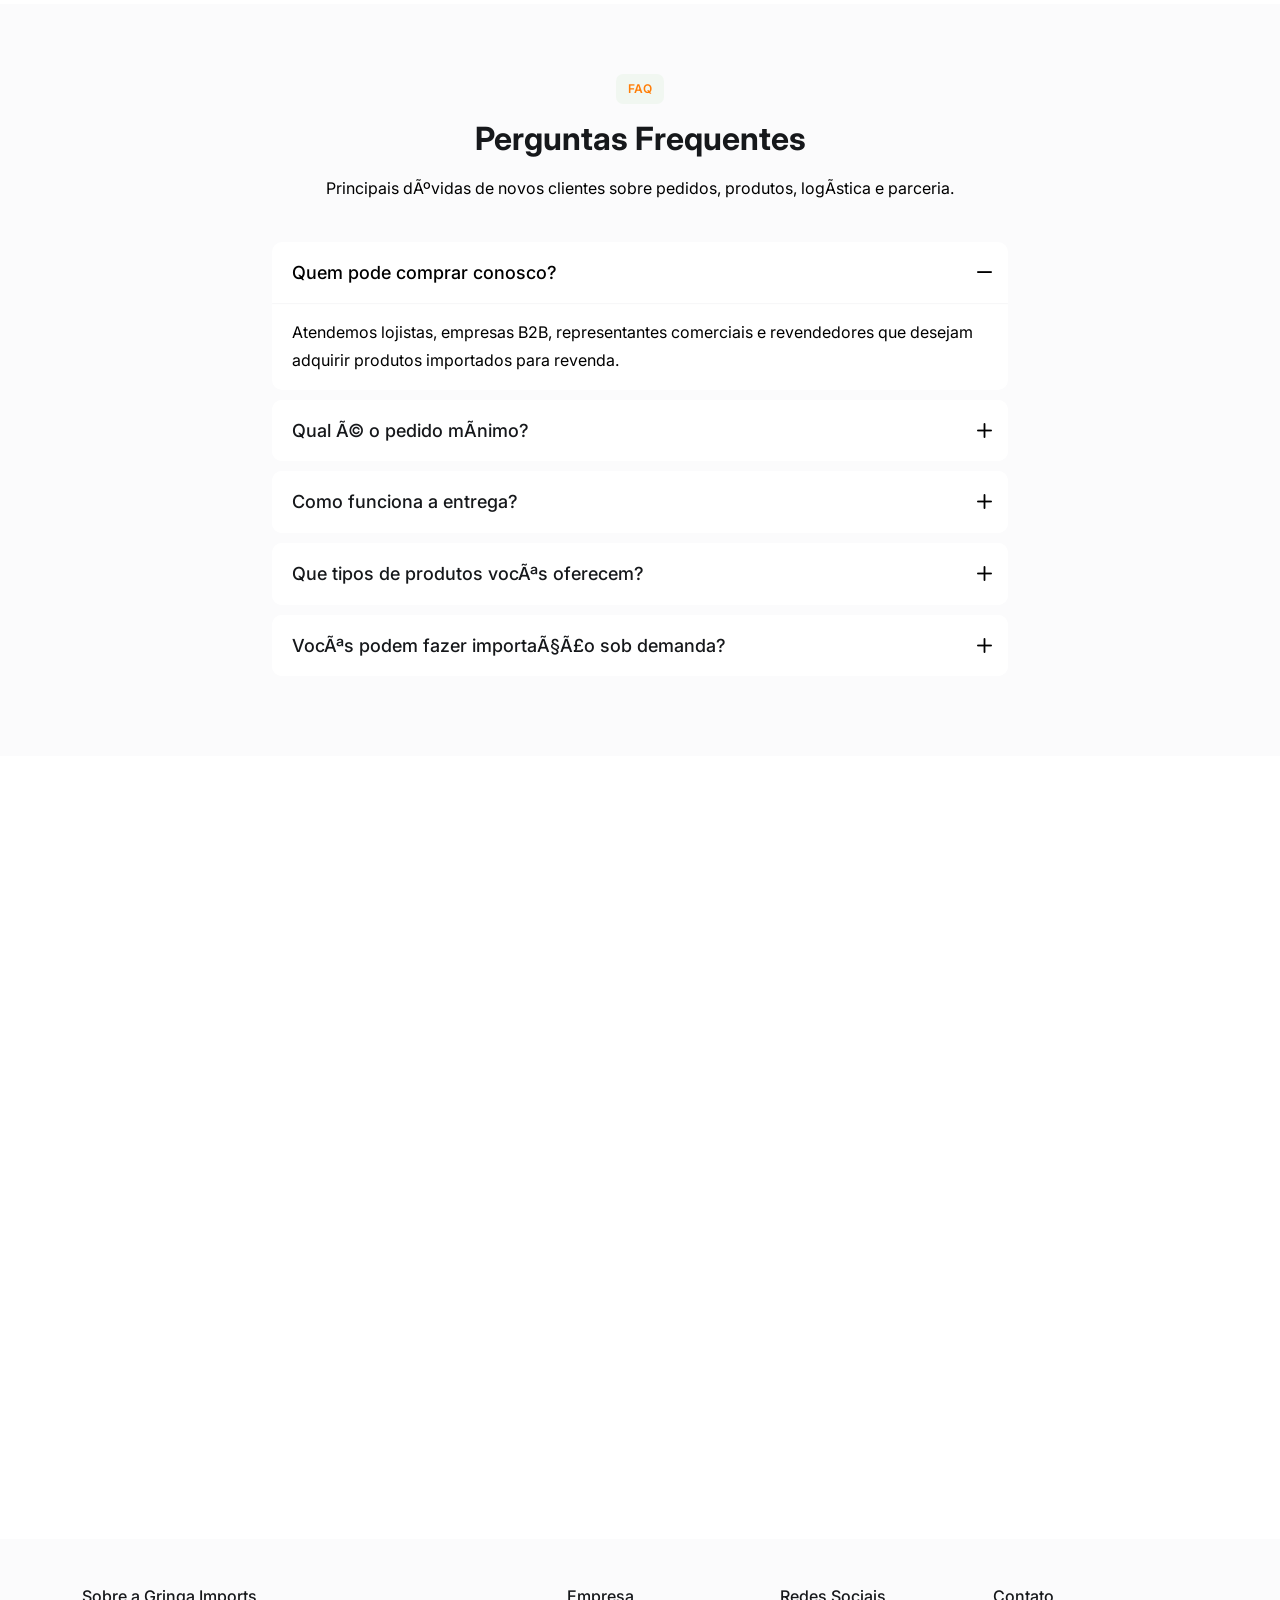
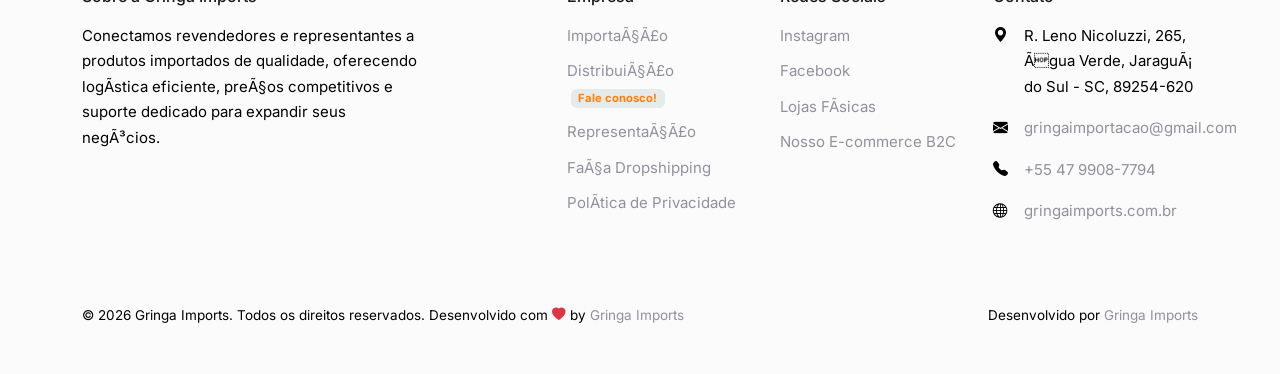
==== commit 84a4b6cc: "picelmeta" ====
--- a/index.html
+++ b/index.html
@@ -17,6 +17,24 @@
 
   gtag('config', 'G-DS9J5MTV8G');
 </script>
+
+<!-- Meta Pixel Code -->
+<script>
+!function(f,b,e,v,n,t,s)
+{if(f.fbq)return;n=f.fbq=function(){n.callMethod?
+n.callMethod.apply(n,arguments):n.queue.push(arguments)};
+if(!f._fbq)f._fbq=n;n.push=n;n.loaded=!0;n.version='2.0';
+n.queue=[];t=b.createElement(e);t.async=!0;
+t.src=v;s=b.getElementsByTagName(e)[0];
+s.parentNode.insertBefore(t,s)}(window, document,'script',
+'https://connect.facebook.net/en_US/fbevents.js');
+fbq('init', '941314692261345');
+fbq('track', 'PageView');
+</script>
+<noscript><img height="1" width="1" style="display:none"
+src="https://www.facebook.com/tr?id=941314692261345&ev=PageView&noscript=1"
+/></noscript>
+<!-- End Meta Pixel Code -->
 
 <!-- Google Tag Manager -->
 <script>(function(w,d,s,l,i){w[l]=w[l]||[];w[l].push({'gtm.start':
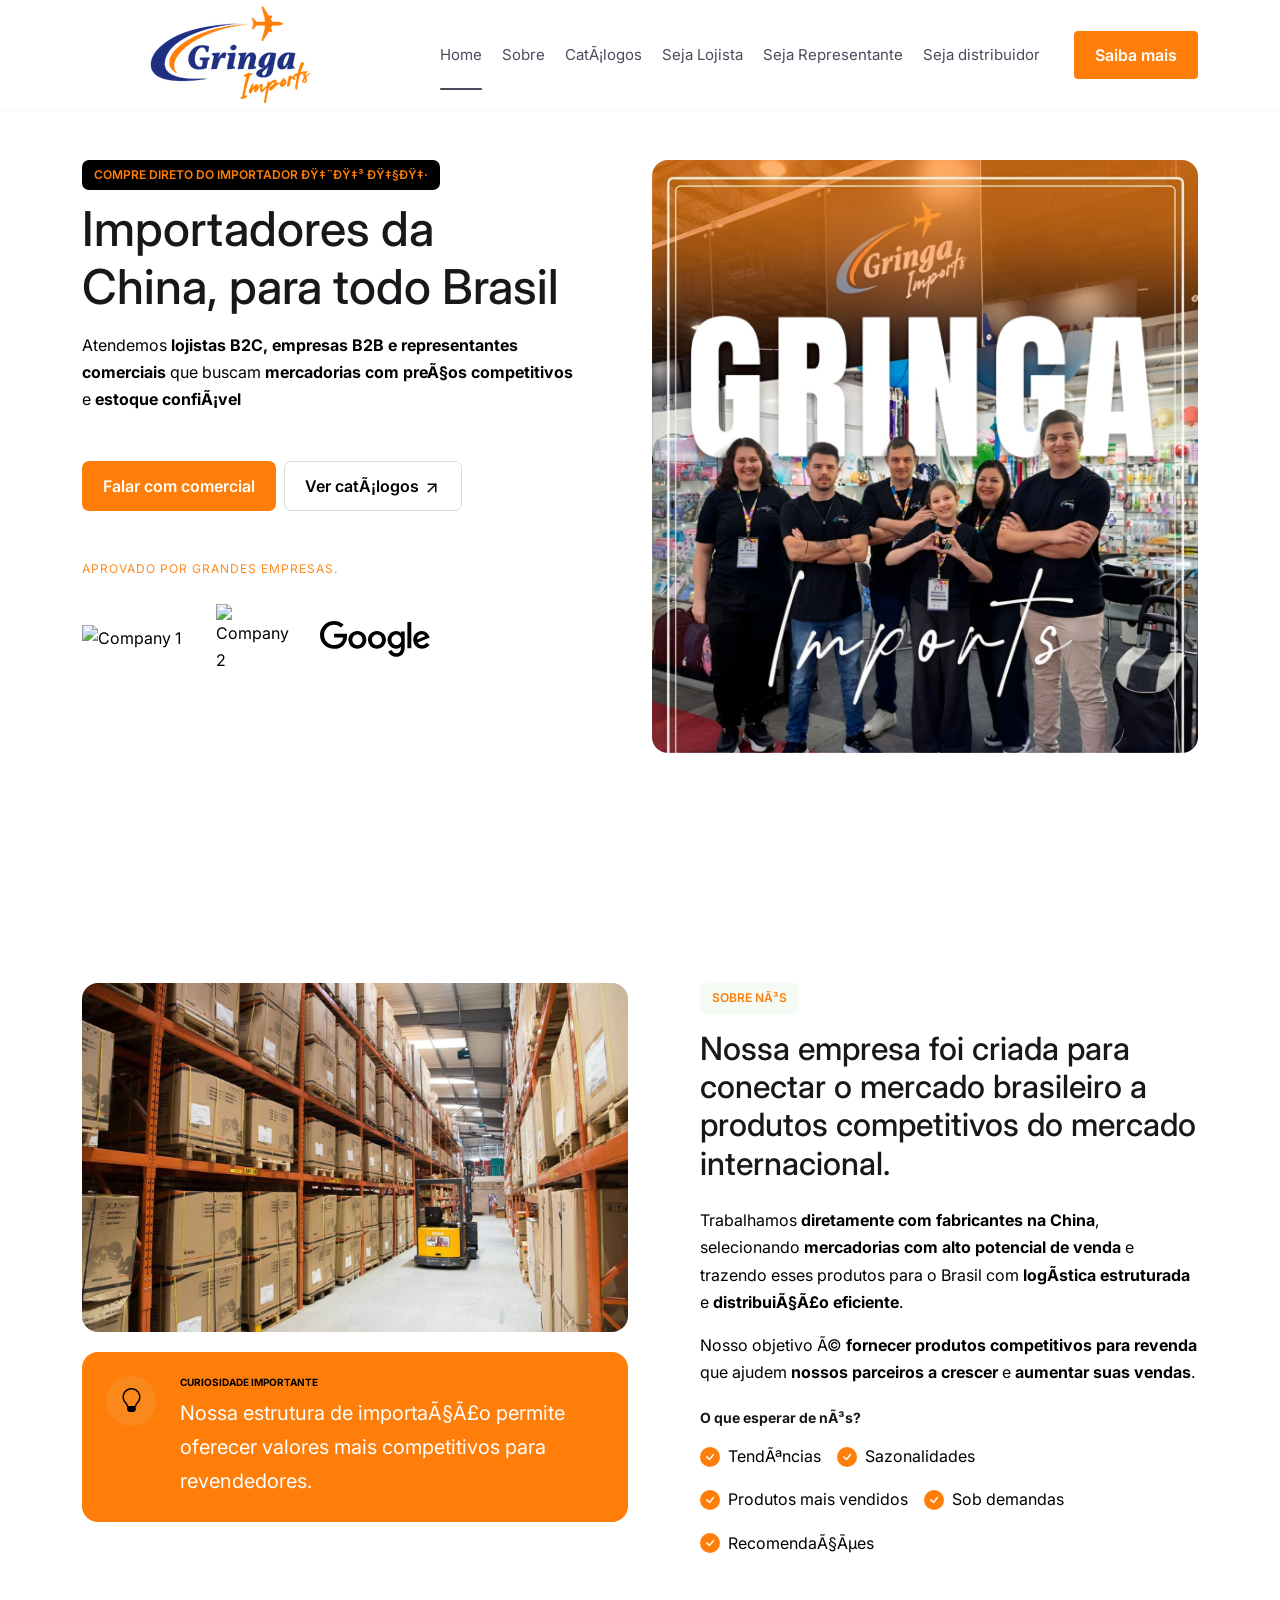
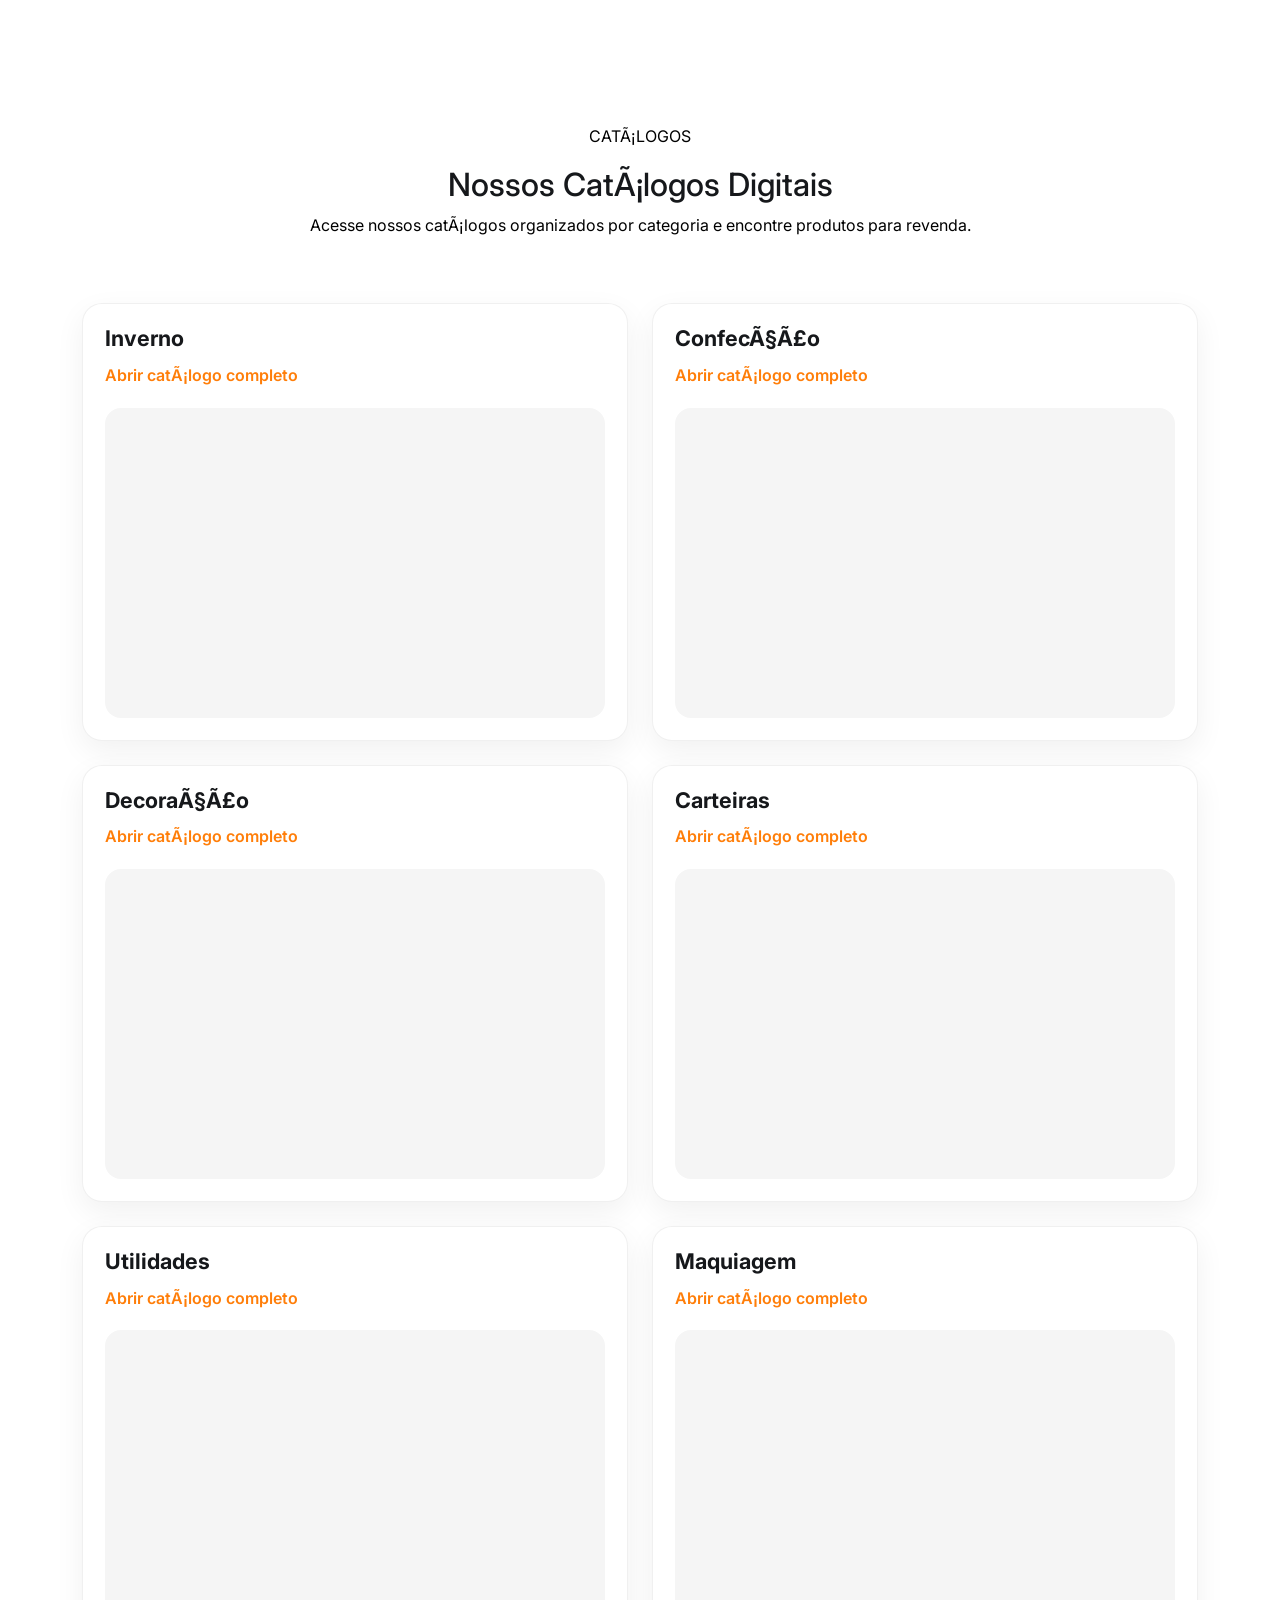
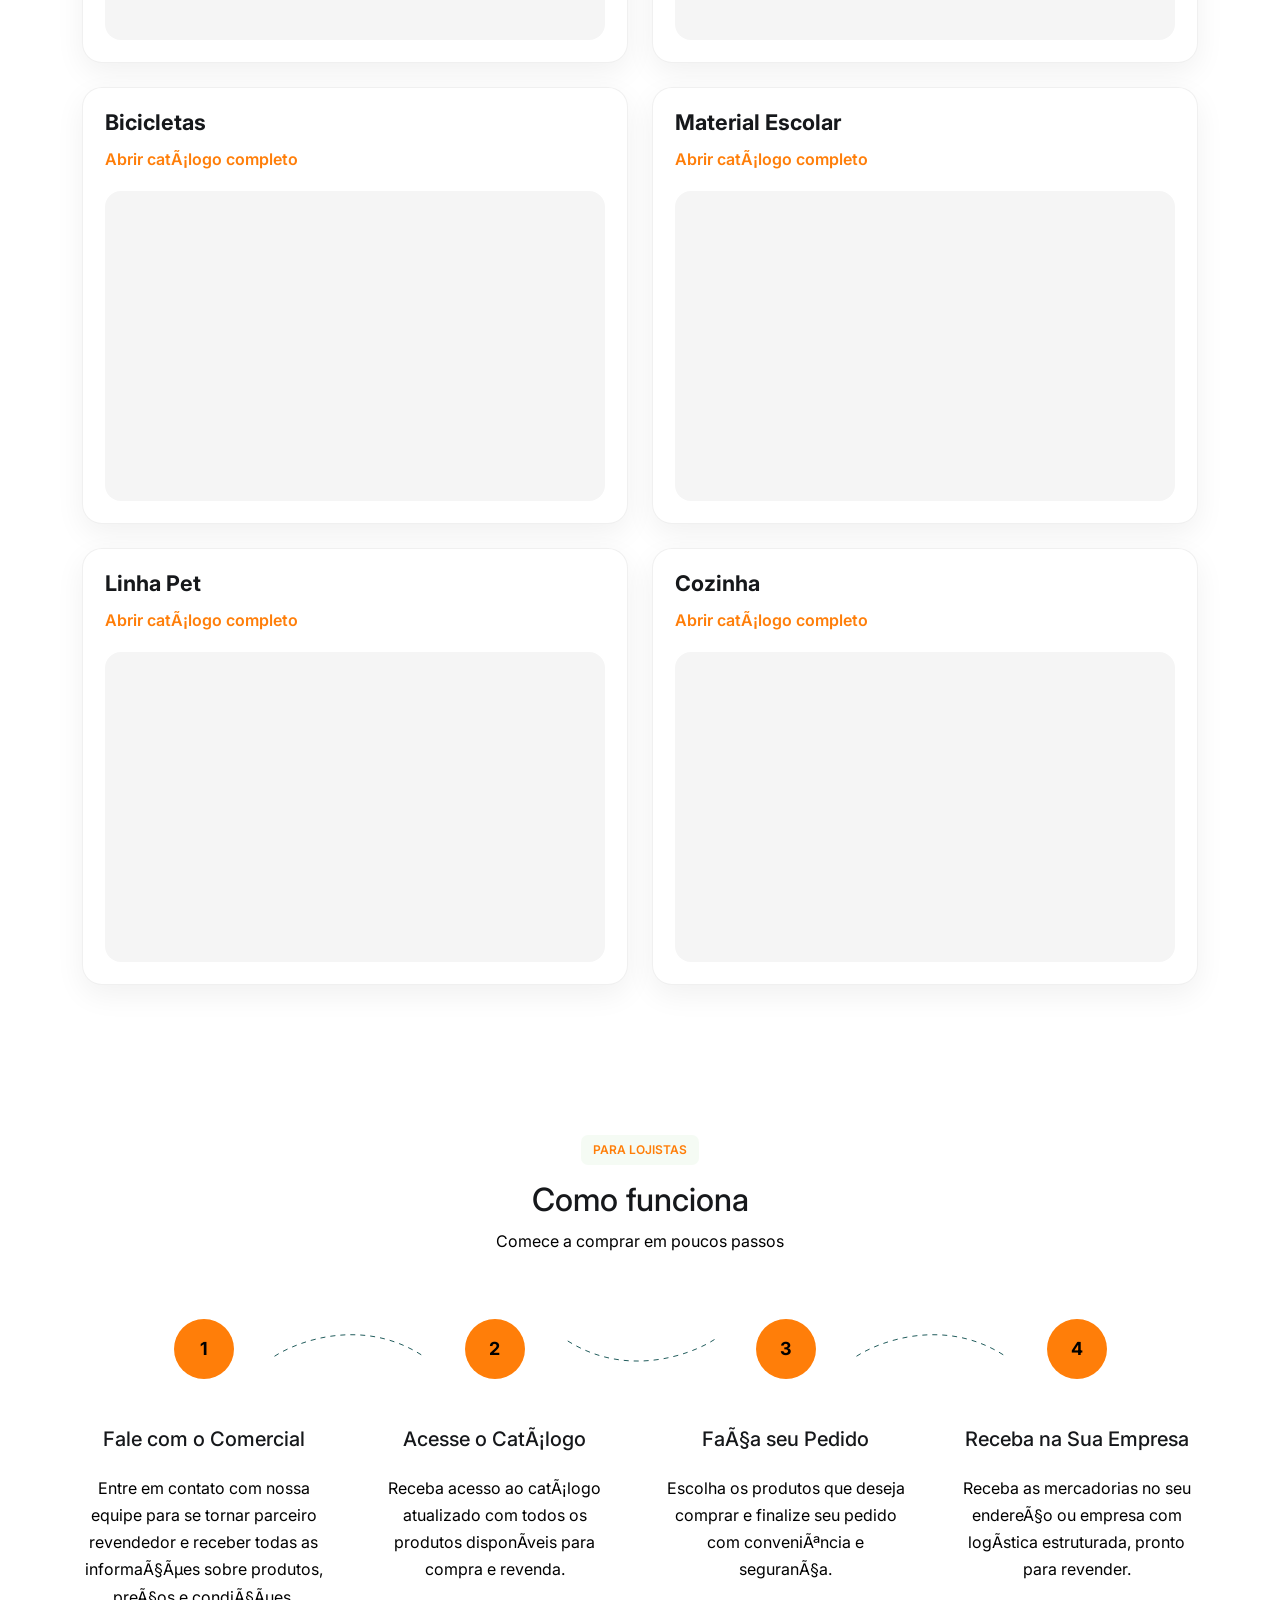
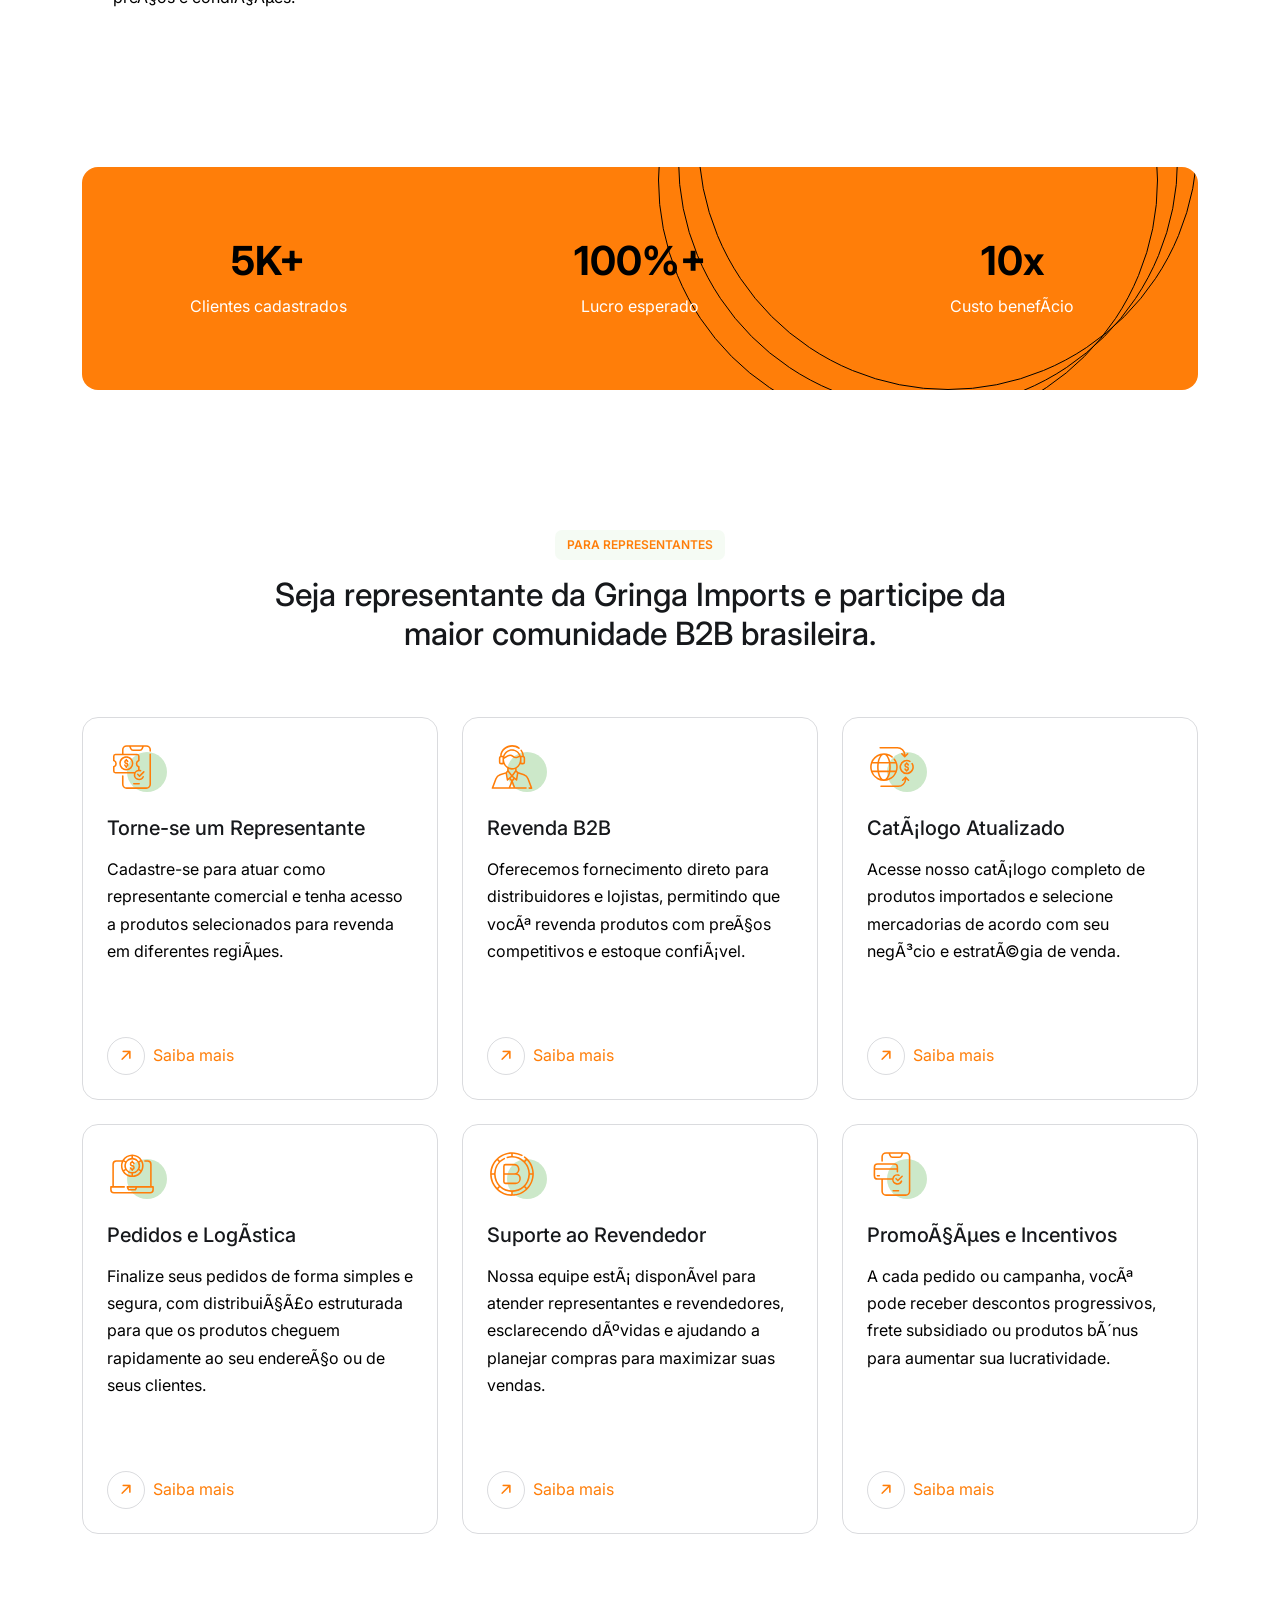
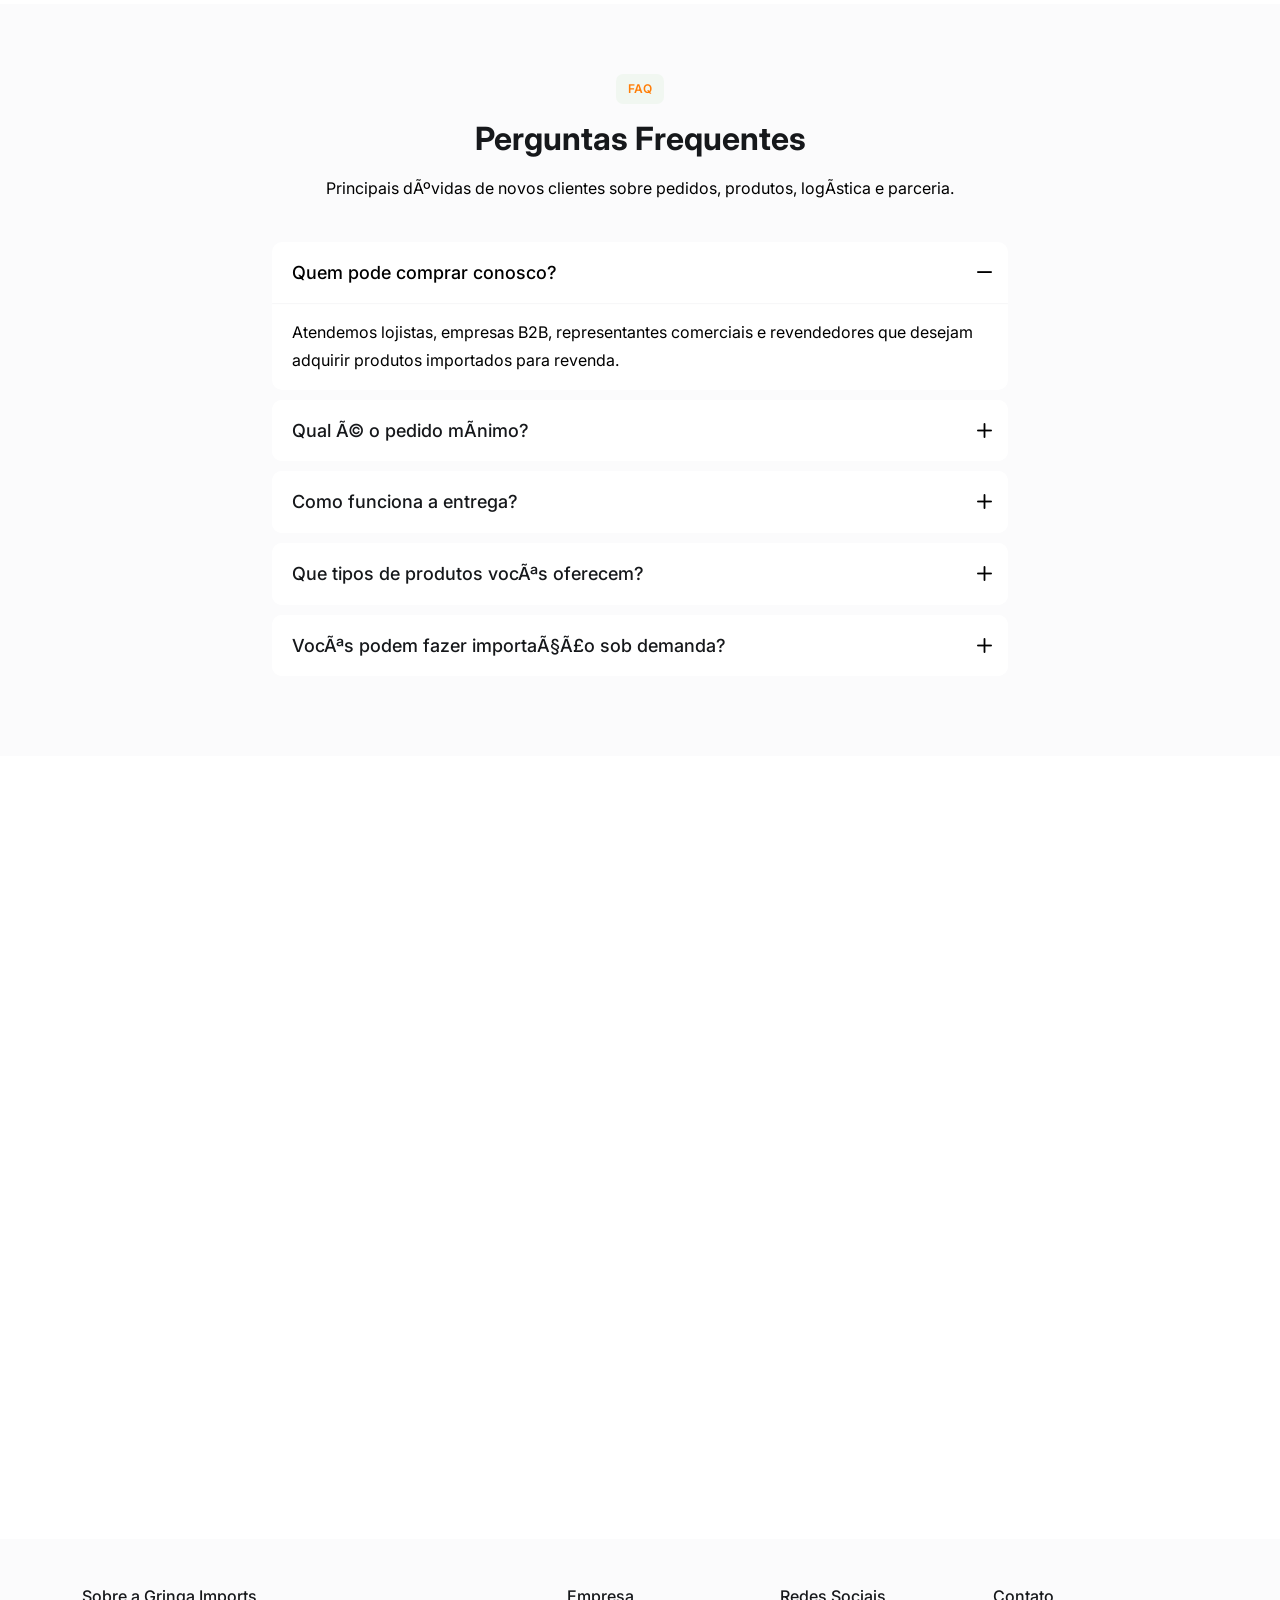
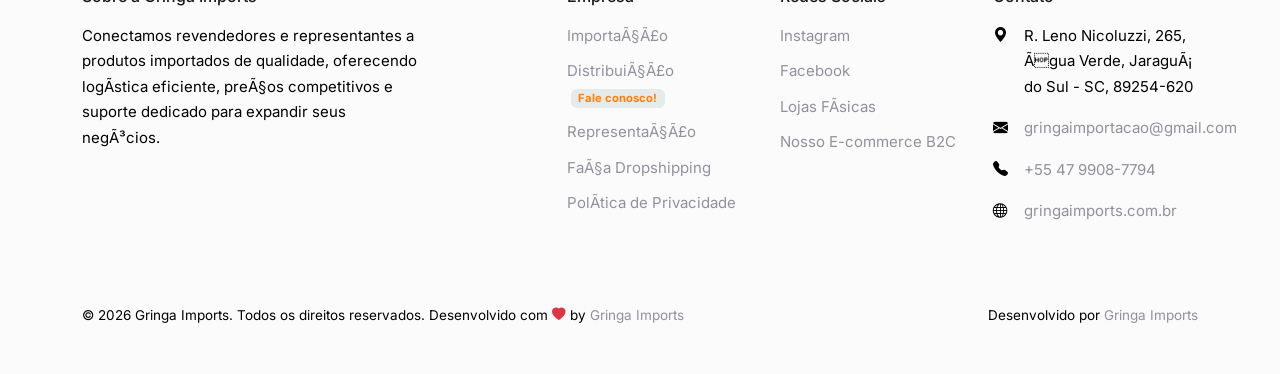
==== commit f35beede: "no-zapsz" ====
--- a/index.html
+++ b/index.html
@@ -213,7 +213,7 @@
 <p class="hero-description mb-4 mb-lg-5" data-aos="fade-up" data-aos-delay="200">
 Atendemos <strong>lojistas B2C, empresas B2B e representantes comerciais</strong> que buscam 
 <strong>mercadorias com preços competitivos</strong> e <strong>estoque confiável</strong>
-</p>                    <div class="cta d-flex gap-2 mb-4 mb-lg-5" data-aos="fade-up" data-aos-delay="300"><a class="btn" href="https://wa.me/554799087794?text=Ol%C3%A1%2C%20quero%20falar%20da%20gringa%20imports">Falar com comercial</a><a class="btn btn-white-outline" href="http://127.0.0.1:5500/index.html#pricing">Ver catálogos 
+</p>                    <div class="cta d-flex gap-2 mb-4 mb-lg-5" data-aos="fade-up" data-aos-delay="300"><a class="btn" href="https://app.leadster.com.br/capture/iPc9Ol9aD0y6vn6J">Falar com comercial</a><a class="btn btn-white-outline" href="http://127.0.0.1:5500/index.html#pricing">Ver catálogos 
                         <svg class="lucide lucide-arrow-up-right" xmlns="http://www.w3.org/2000/svg" width="18" height="18" viewbox="0 0 24 24" fill="none" stroke="currentColor" stroke-width="2" stroke-linecap="round" stroke-linejoin="round">
                           <path d="M7 7h10v10"></path>
                           <path d="M7 17 17 7"></path>
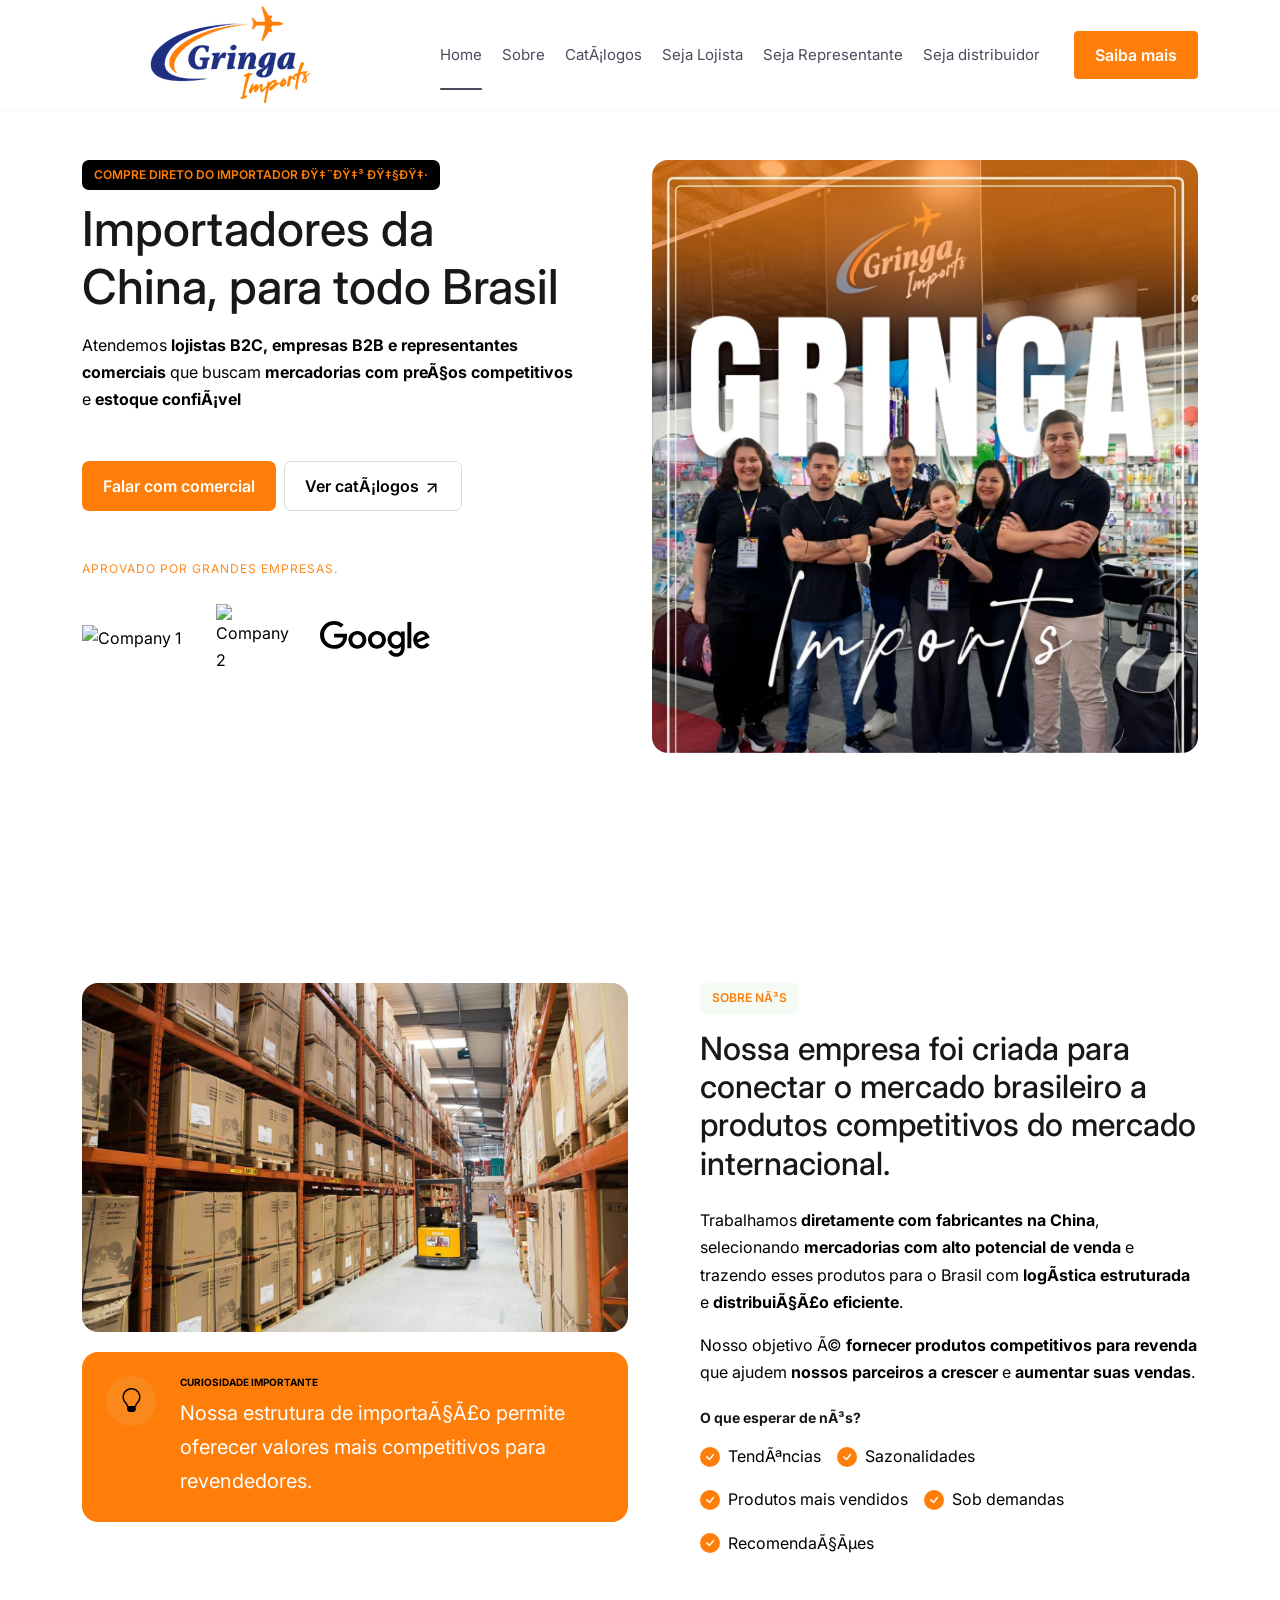
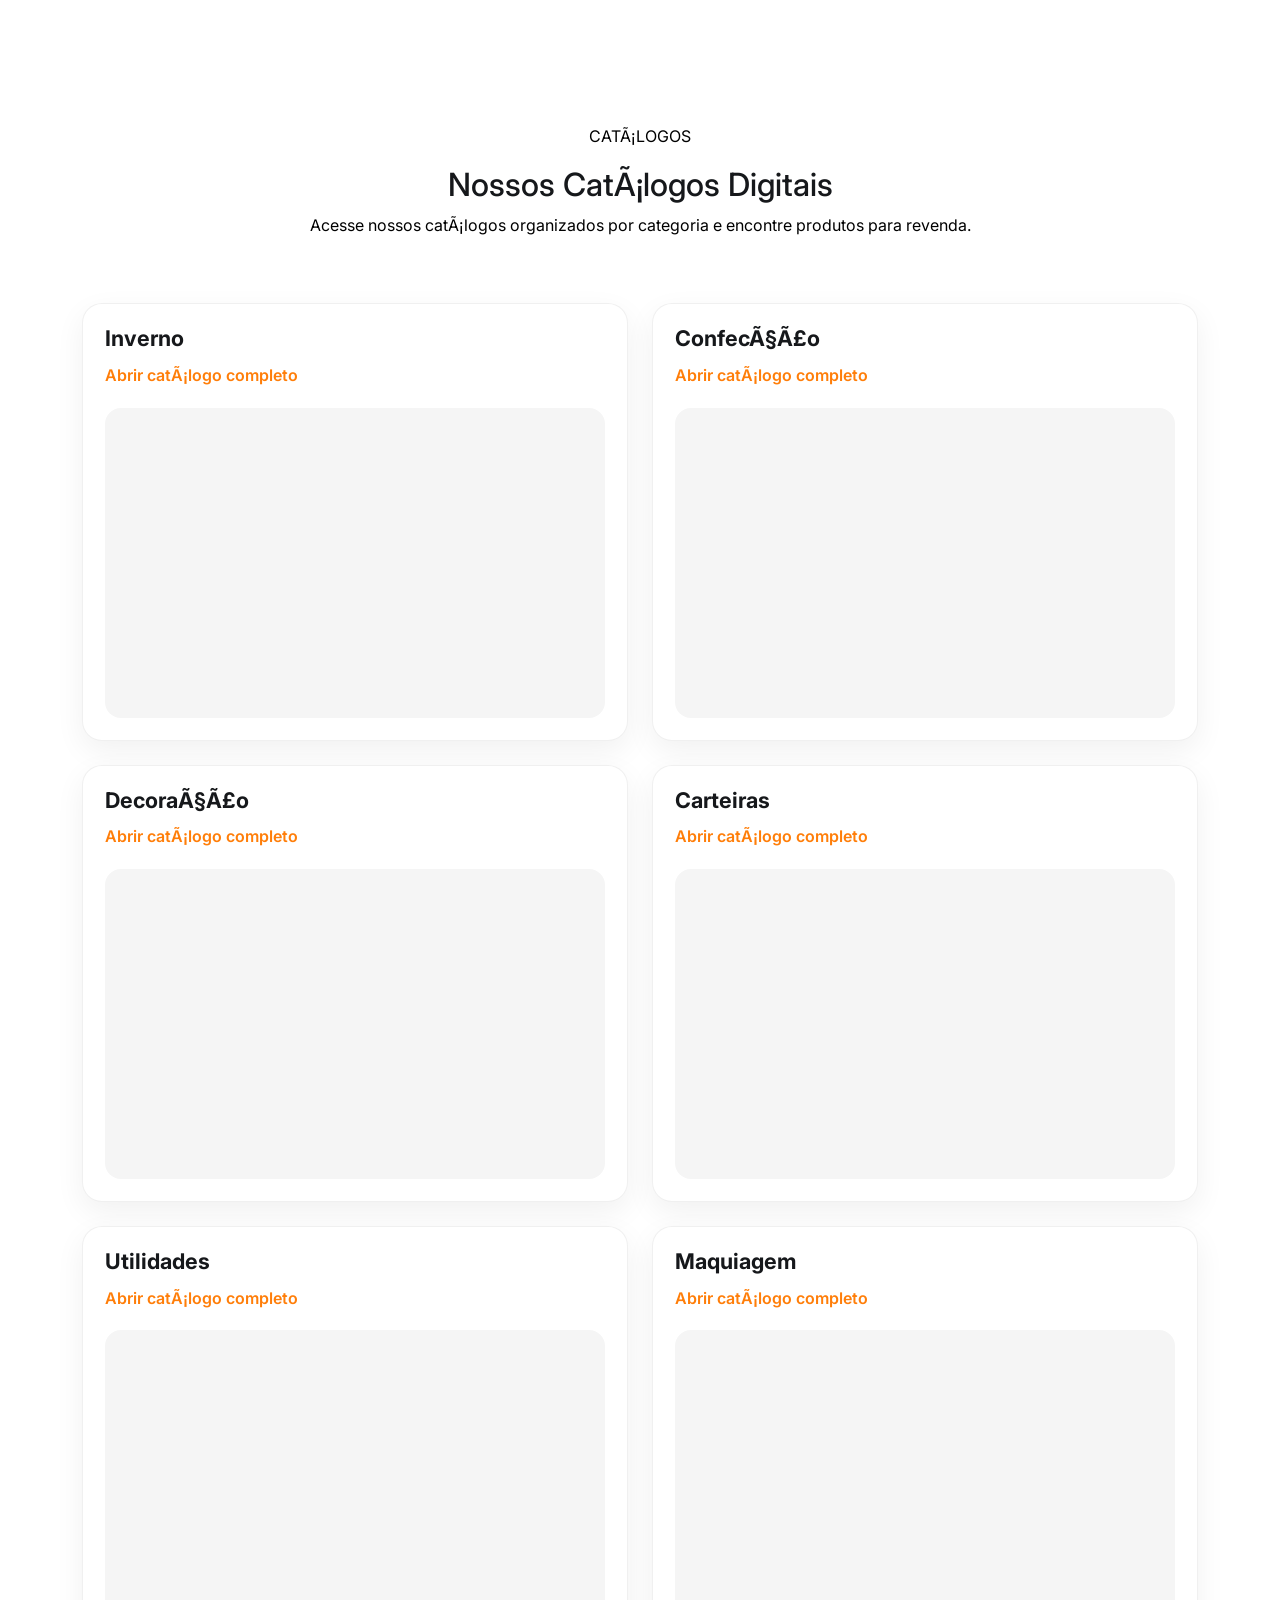
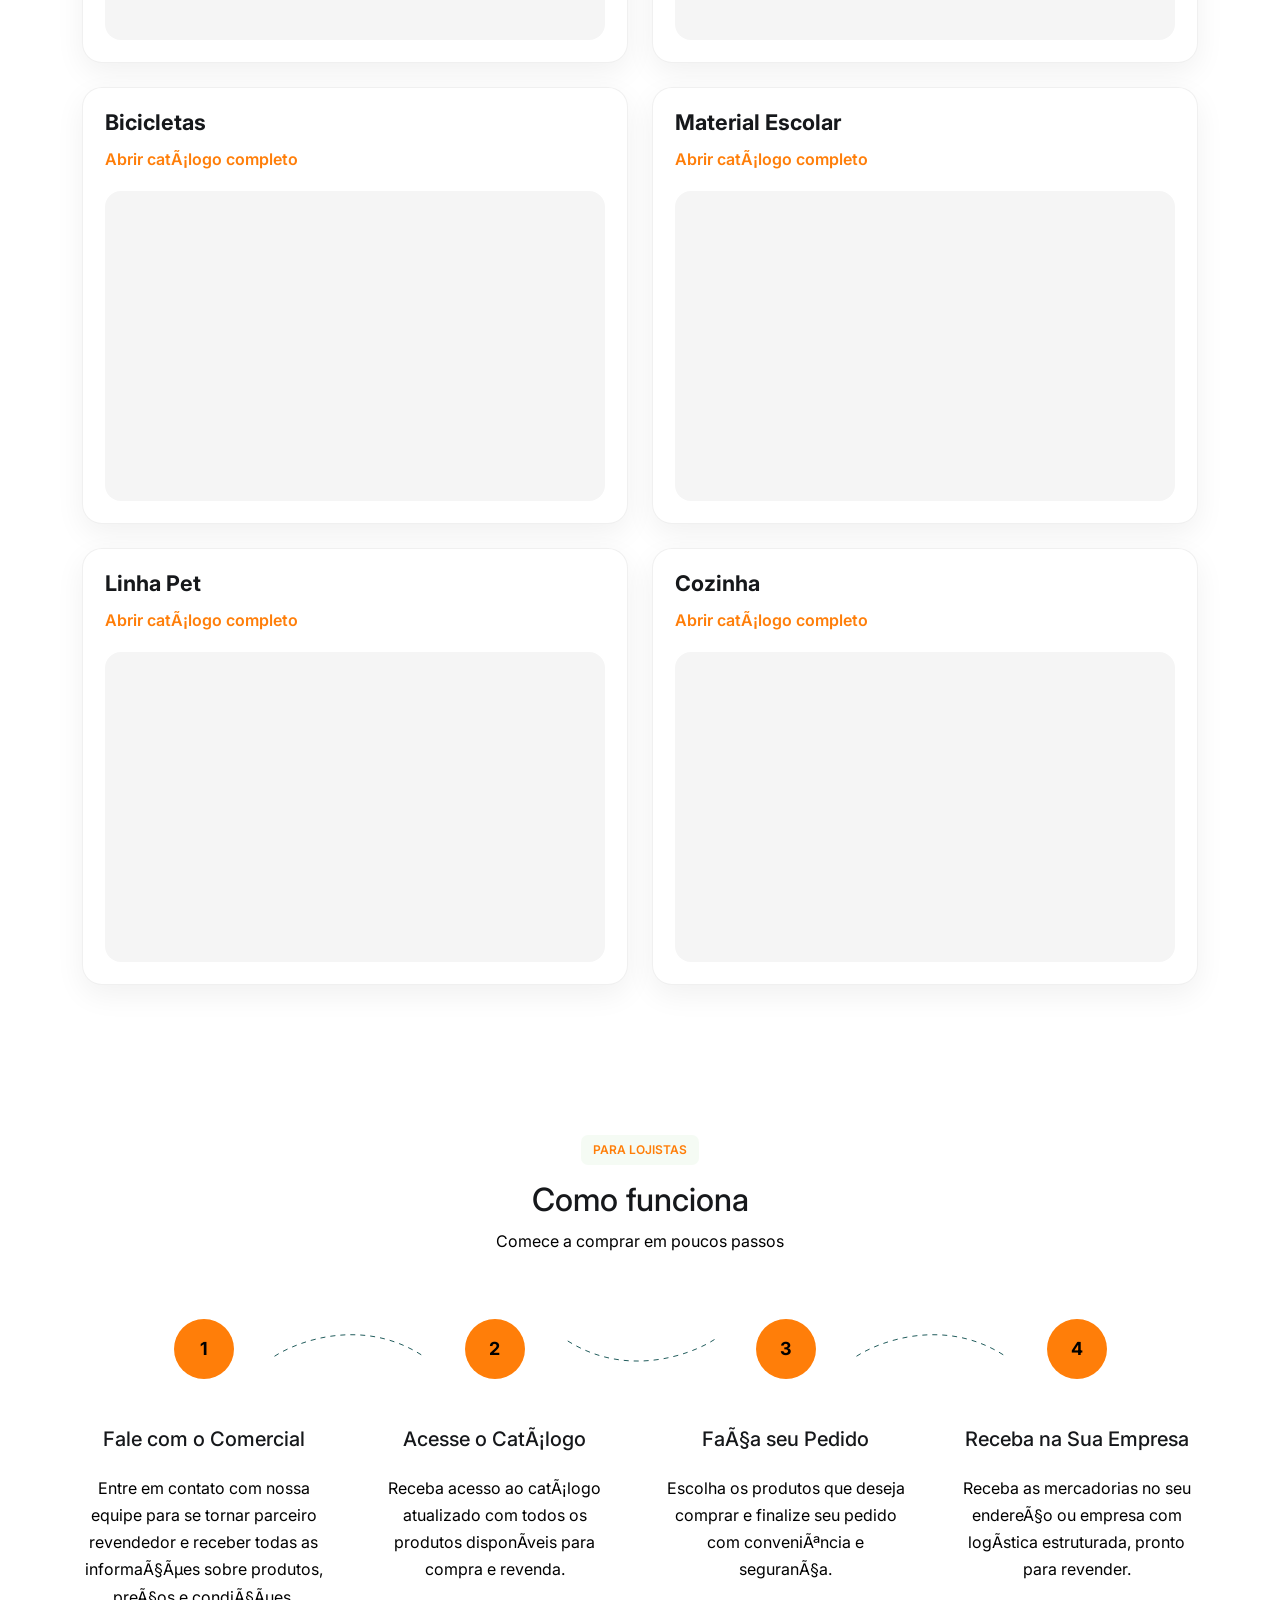
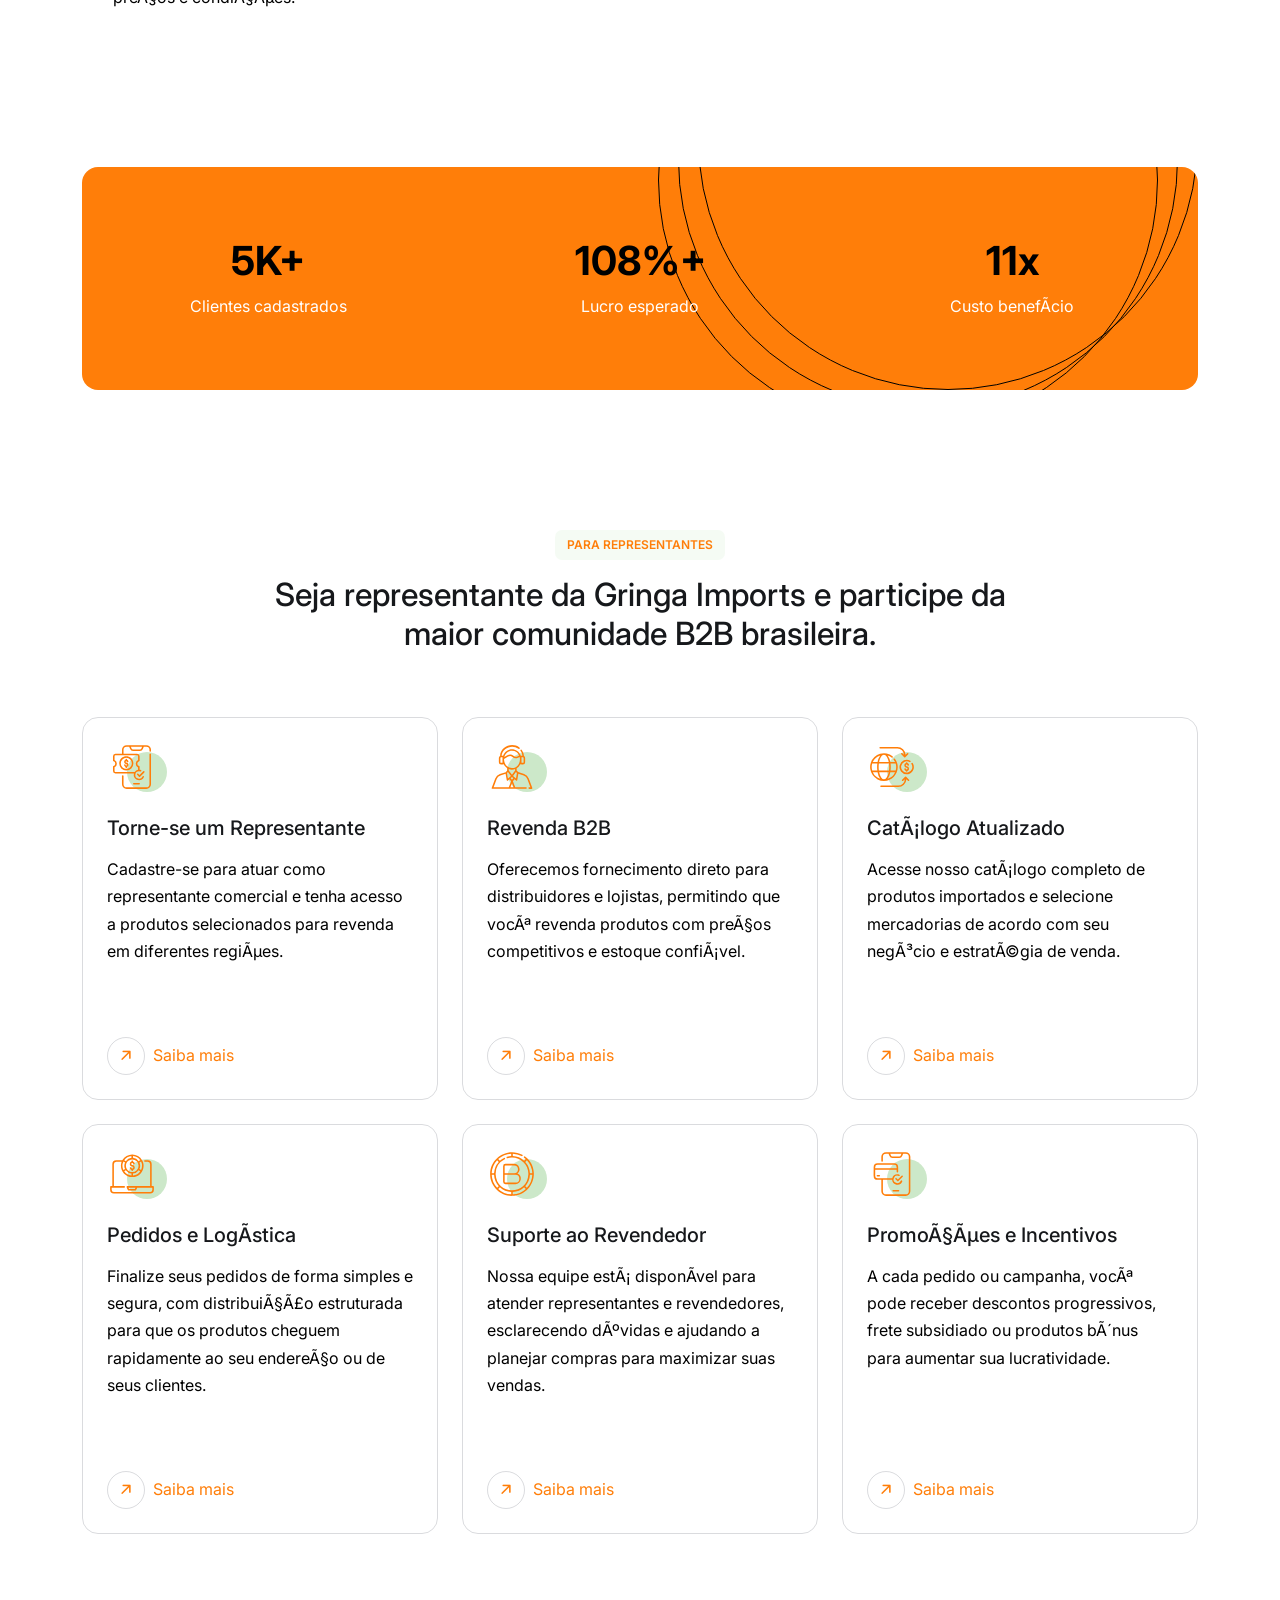
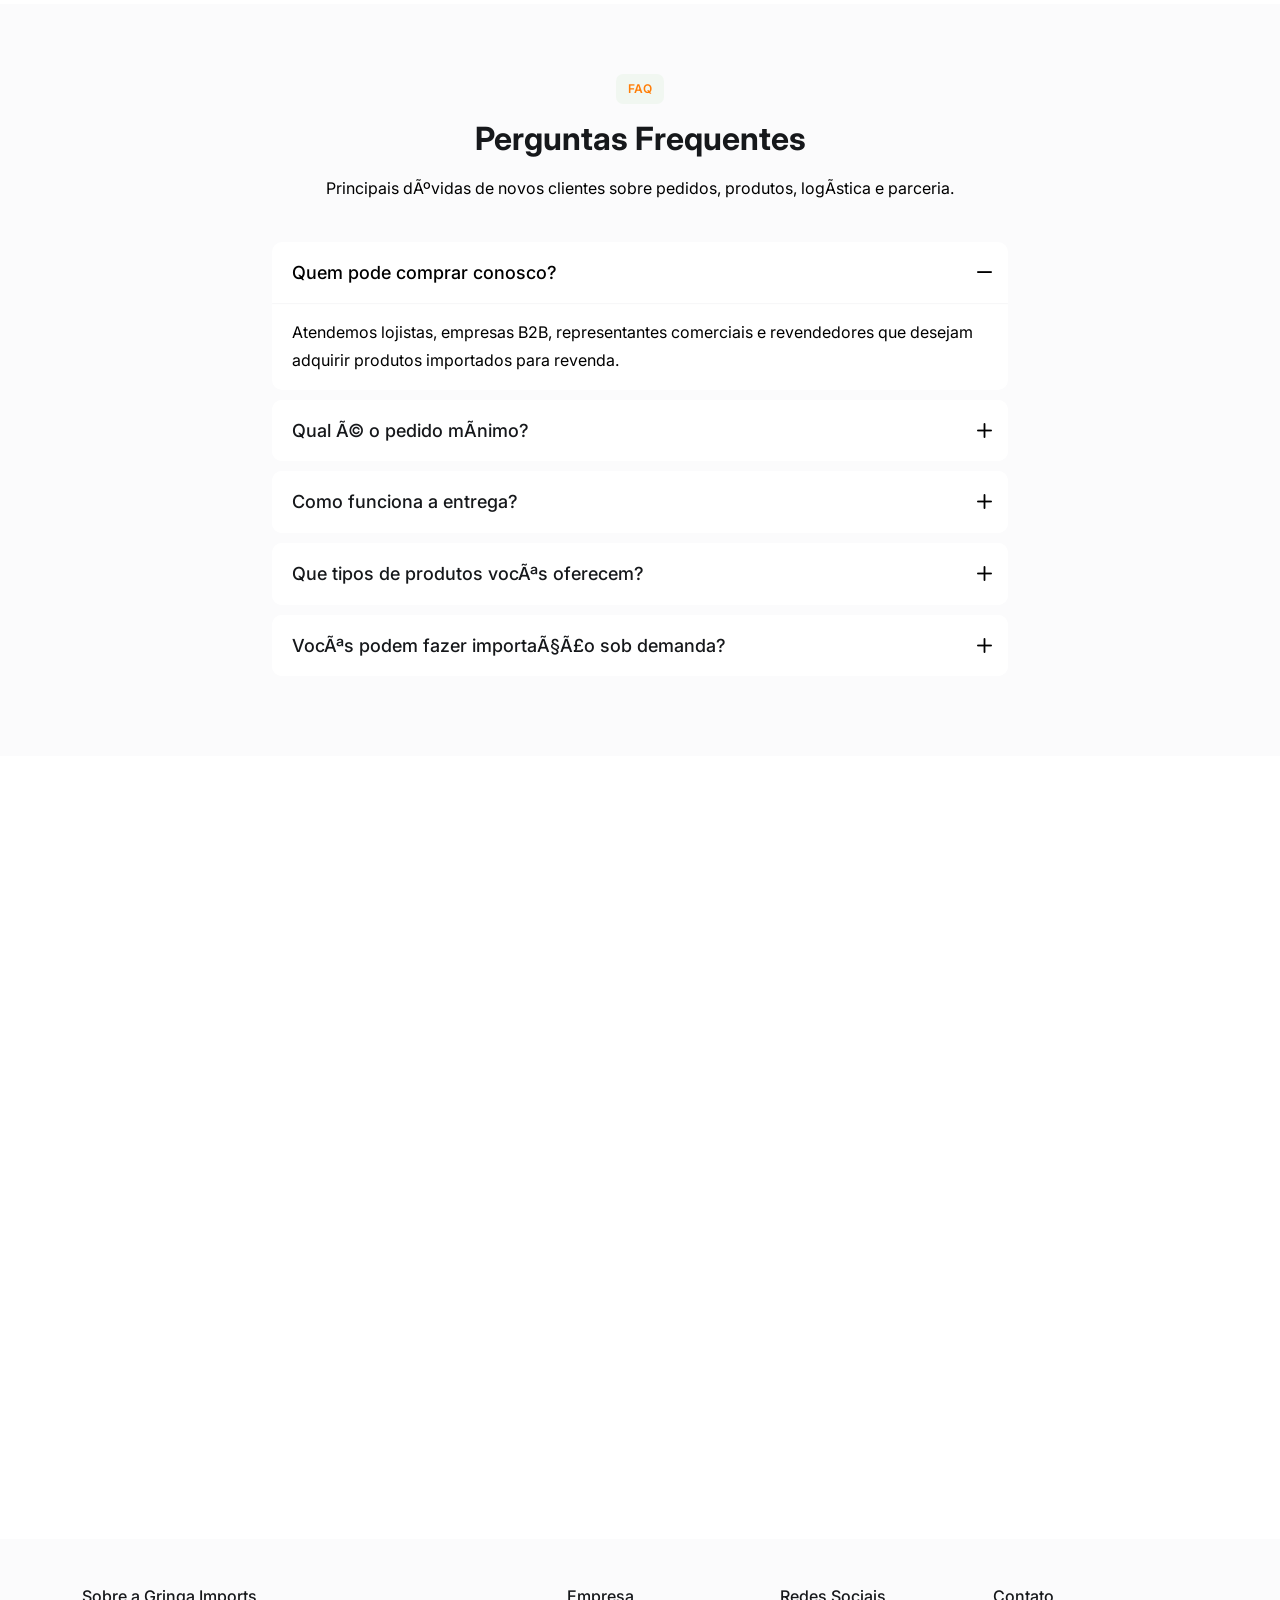
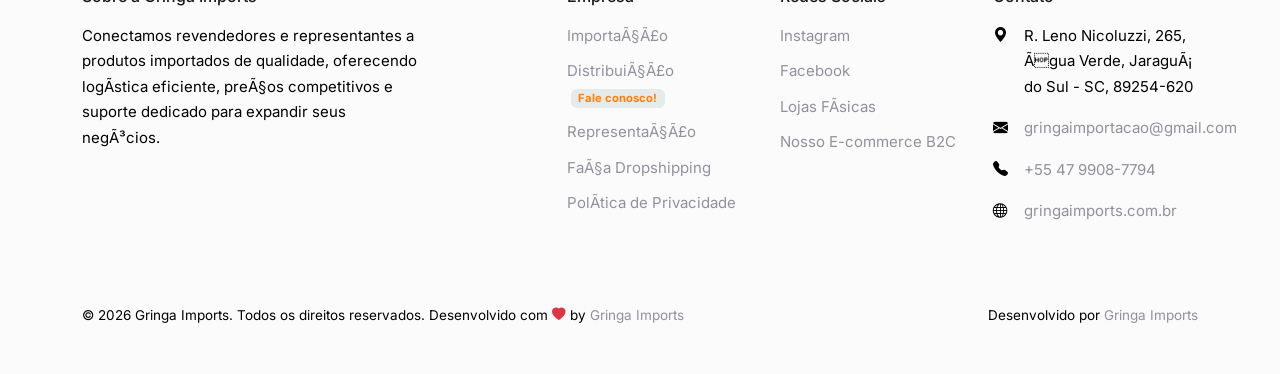
==== commit 68f32417: "vercatalogos-btn" ====
--- a/index.html
+++ b/index.html
@@ -213,7 +213,7 @@
 <p class="hero-description mb-4 mb-lg-5" data-aos="fade-up" data-aos-delay="200">
 Atendemos <strong>lojistas B2C, empresas B2B e representantes comerciais</strong> que buscam 
 <strong>mercadorias com preços competitivos</strong> e <strong>estoque confiável</strong>
-</p>                    <div class="cta d-flex gap-2 mb-4 mb-lg-5" data-aos="fade-up" data-aos-delay="300"><a class="btn" href="https://app.leadster.com.br/capture/iPc9Ol9aD0y6vn6J">Falar com comercial</a><a class="btn btn-white-outline" href="http://127.0.0.1:5500/index.html#pricing">Ver catálogos 
+</p>                    <div class="cta d-flex gap-2 mb-4 mb-lg-5" data-aos="fade-up" data-aos-delay="300"><a class="btn" href="https://app.leadster.com.br/capture/iPc9Ol9aD0y6vn6J">Falar com comercial</a><a class="btn btn-white-outline" href="https://app.leadster.com.br/capture/iPc9Ol9aD0y6vn6J">Ver catálogos 
                         <svg class="lucide lucide-arrow-up-right" xmlns="http://www.w3.org/2000/svg" width="18" height="18" viewbox="0 0 24 24" fill="none" stroke="currentColor" stroke-width="2" stroke-linecap="round" stroke-linejoin="round">
                           <path d="M7 7h10v10"></path>
                           <path d="M7 17 17 7"></path>
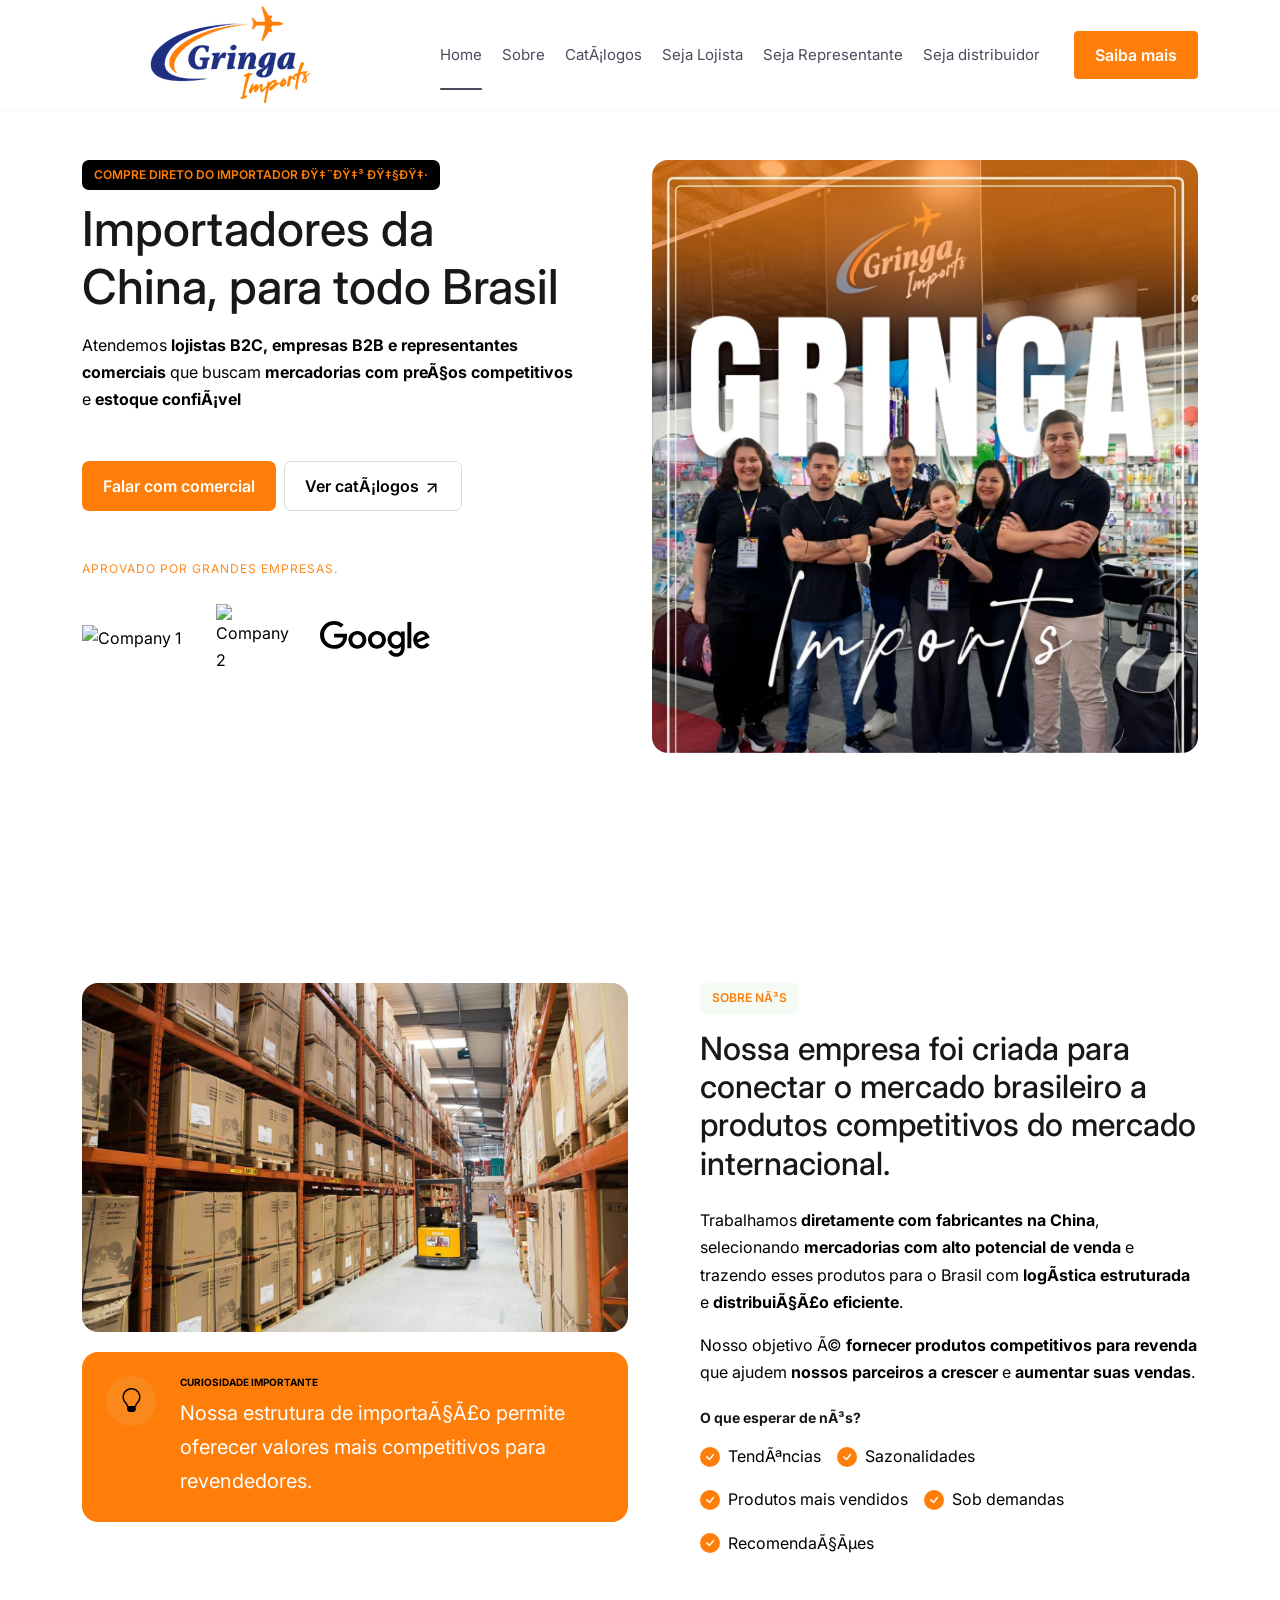
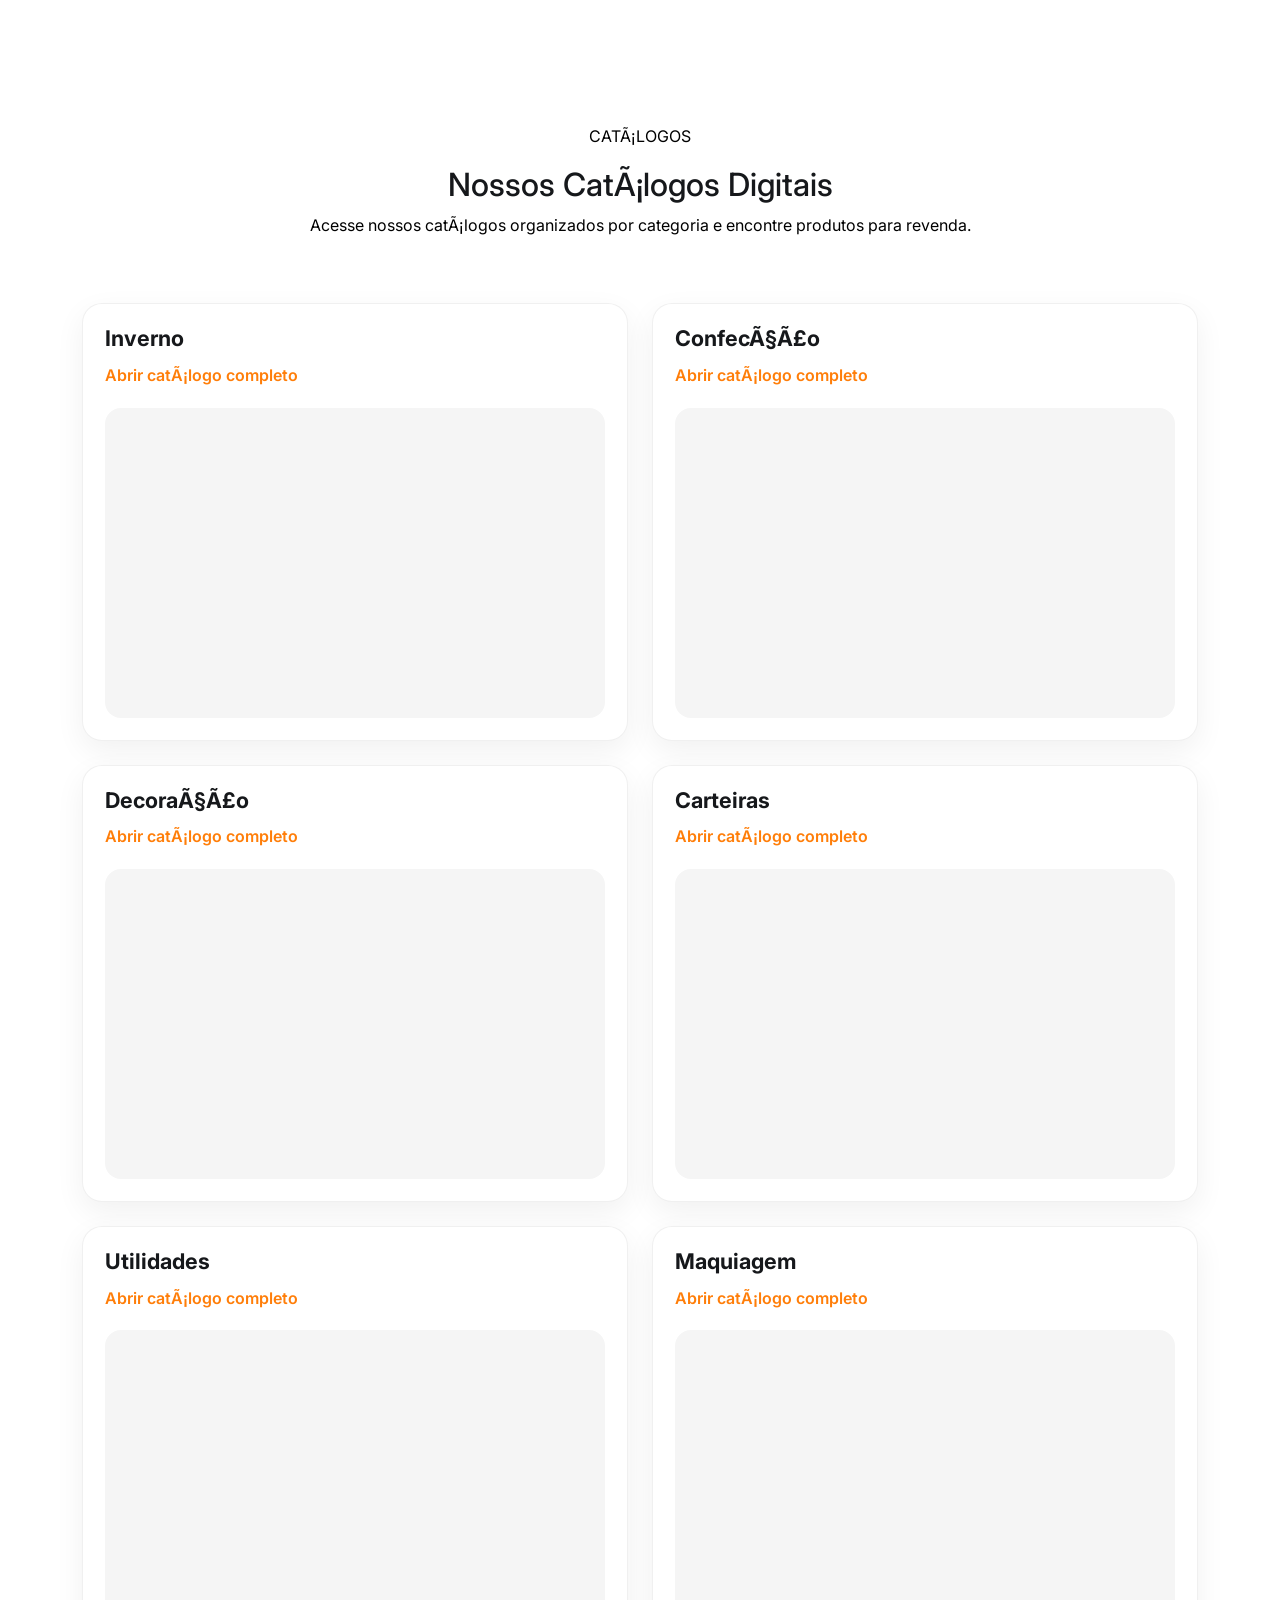
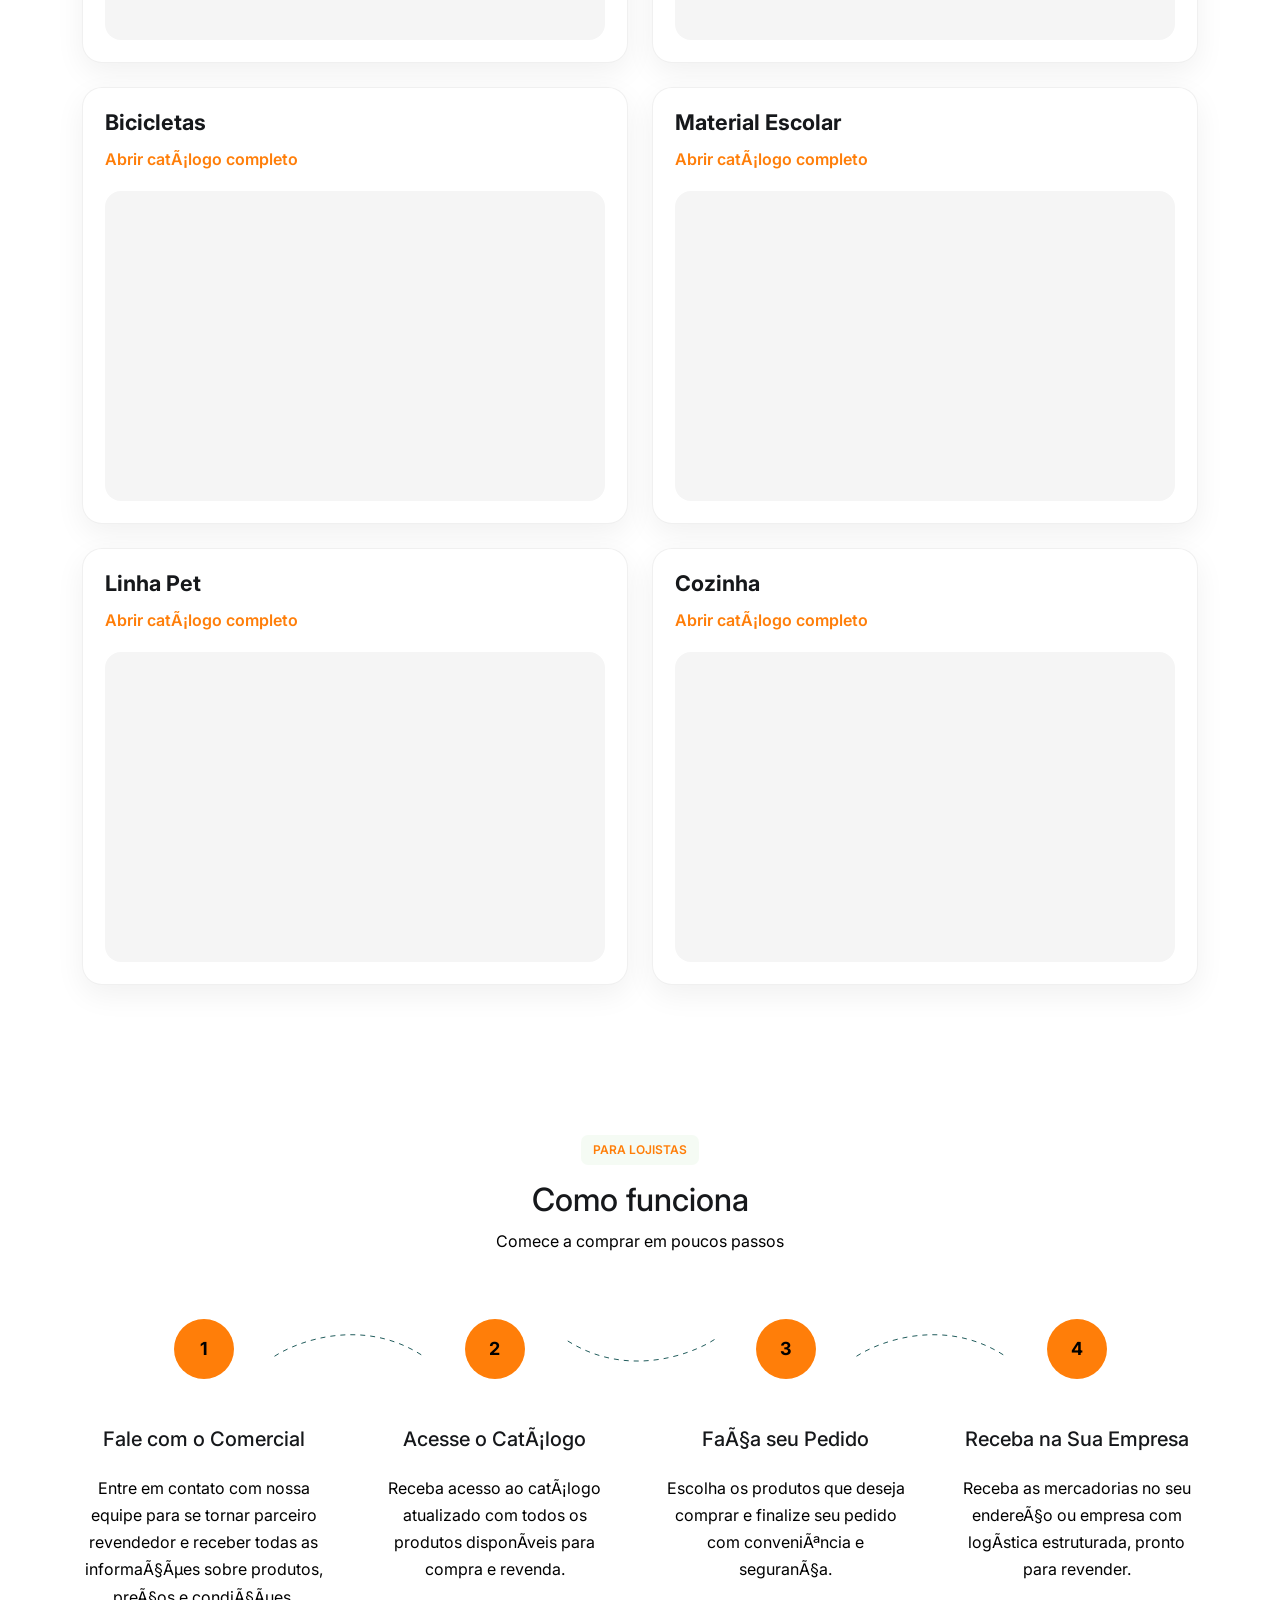
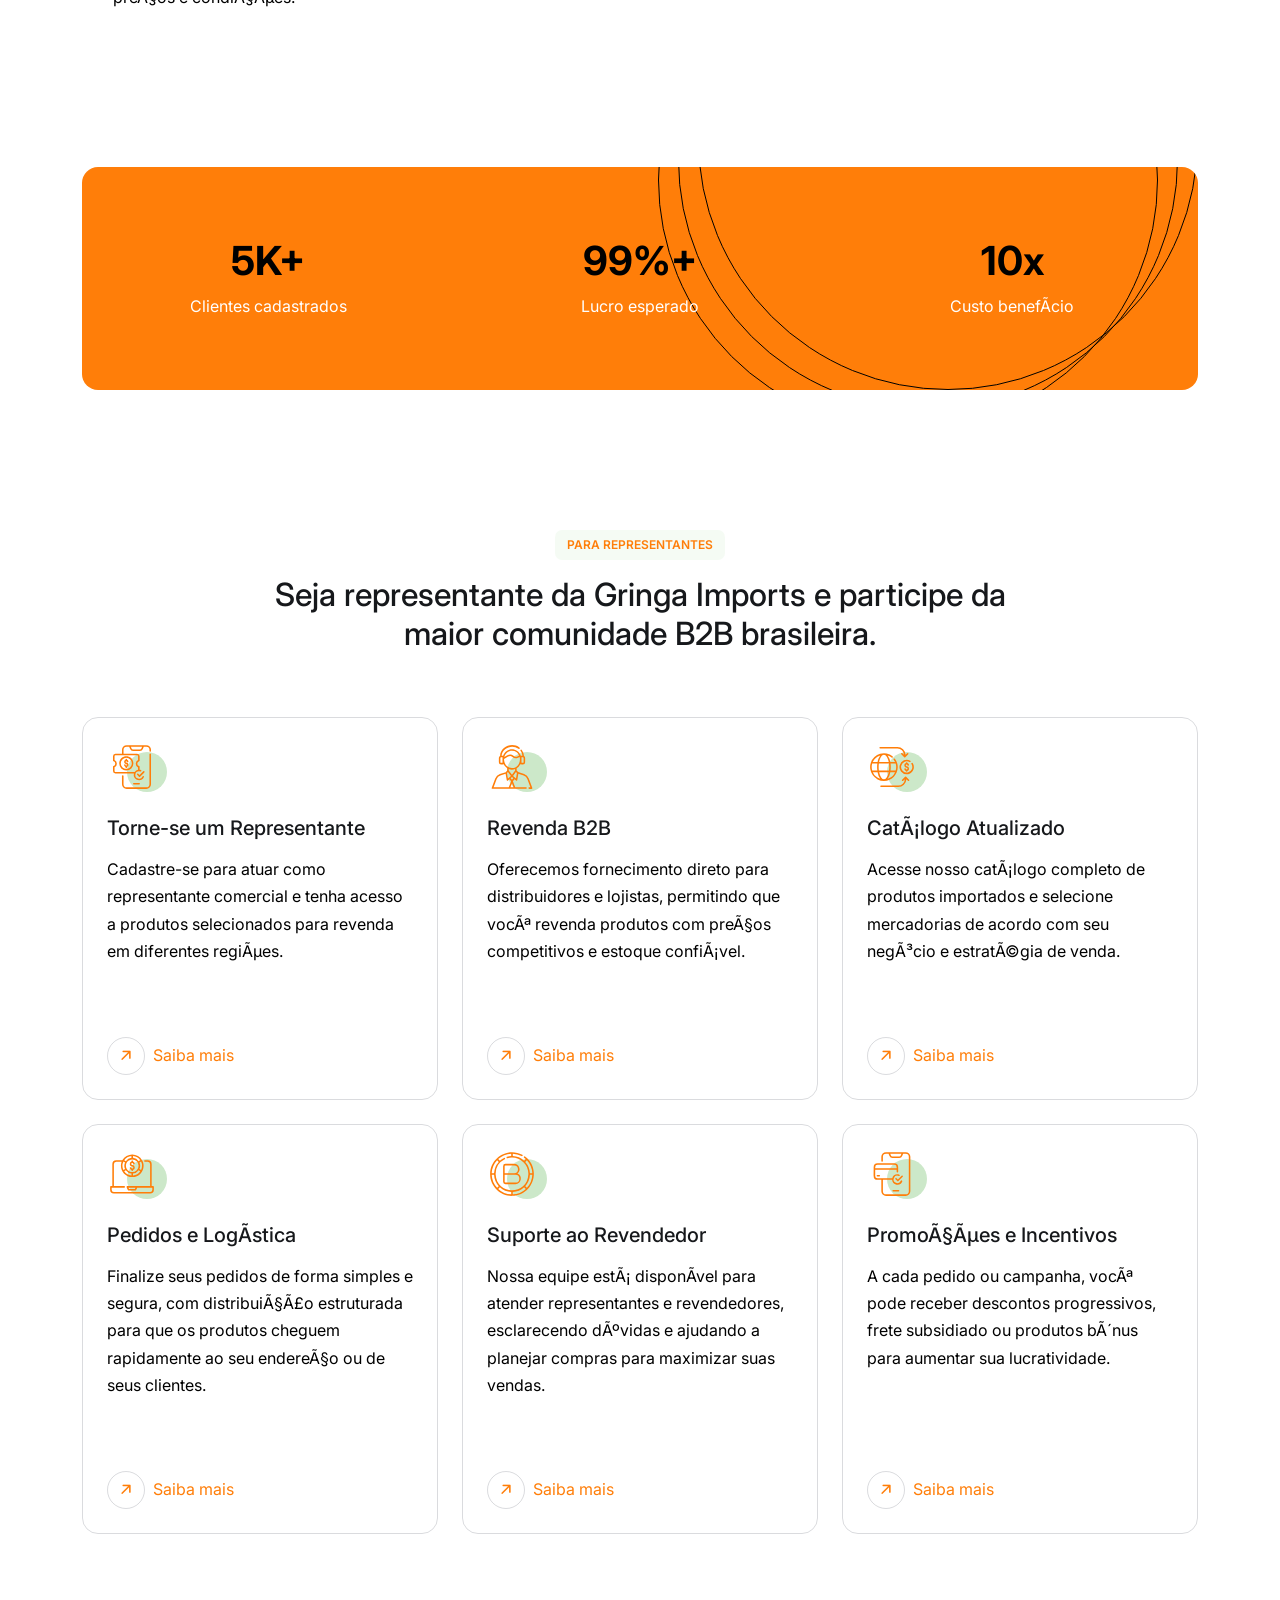
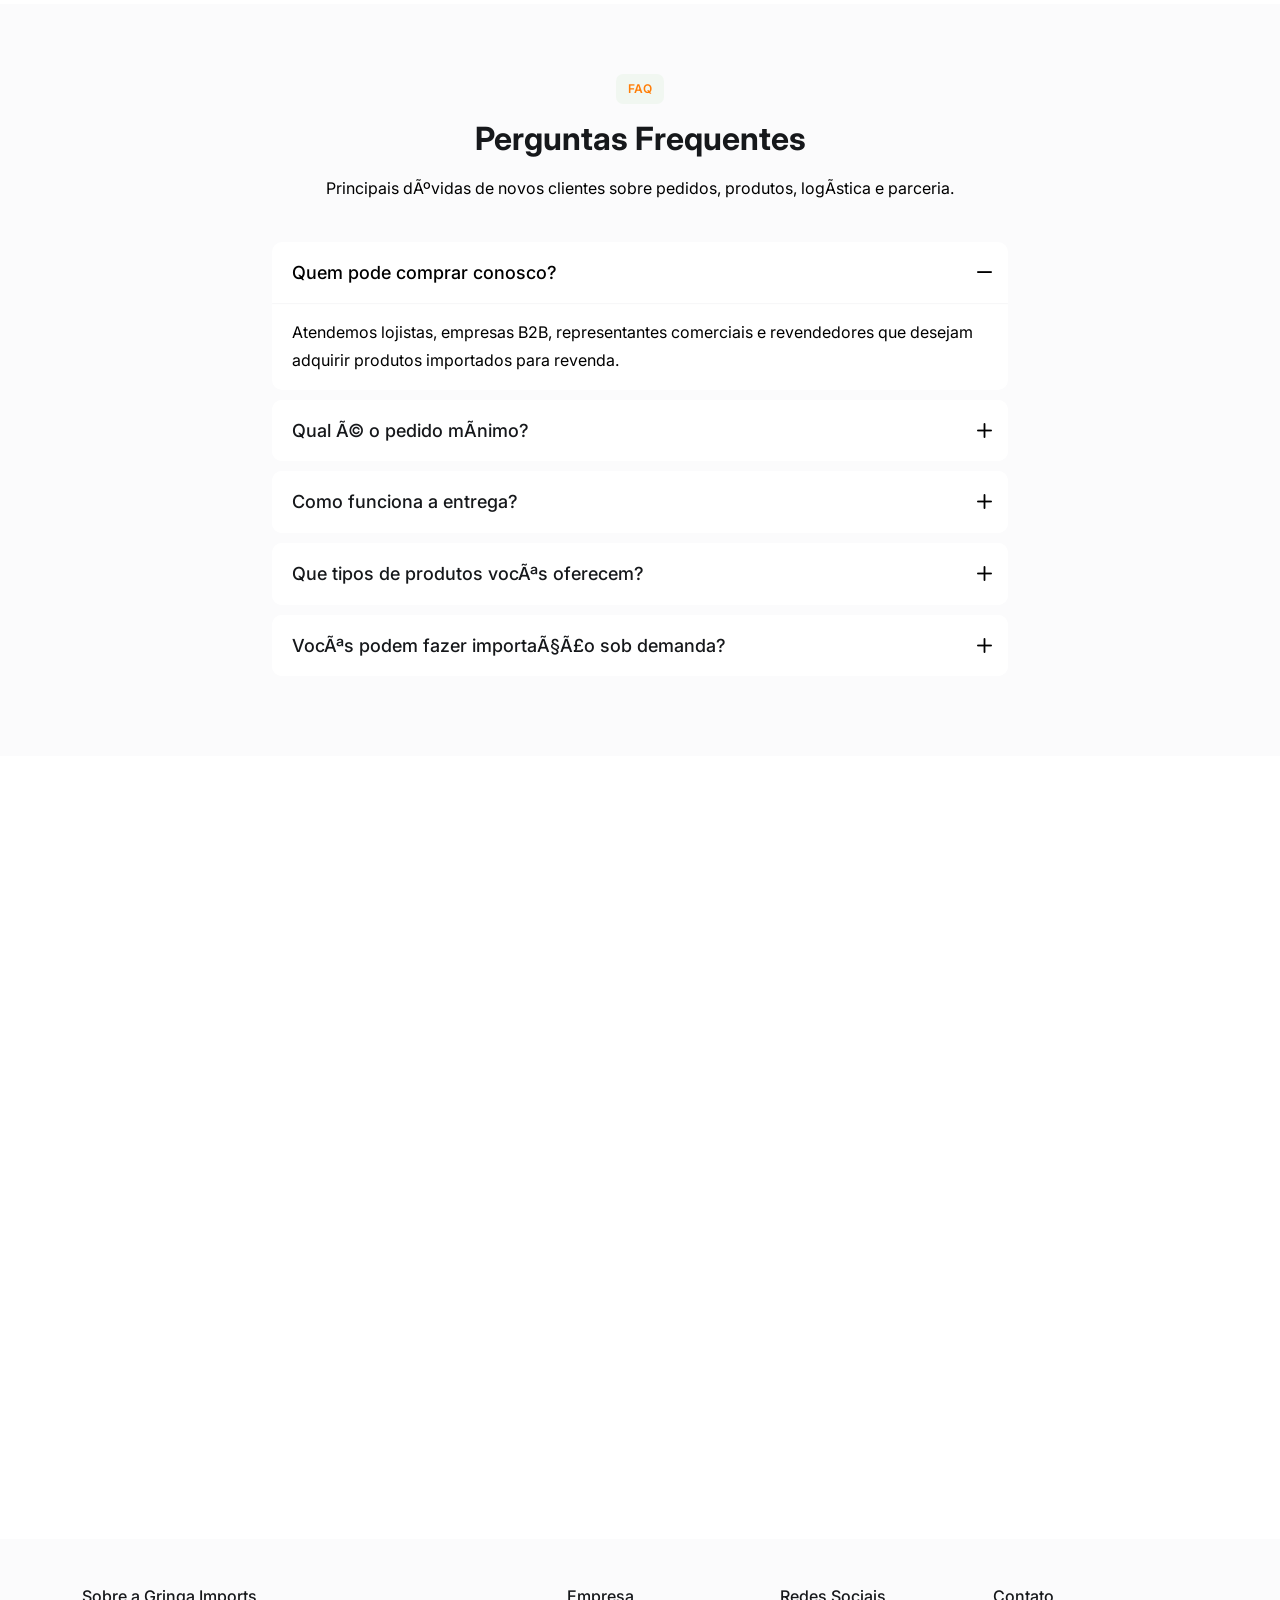
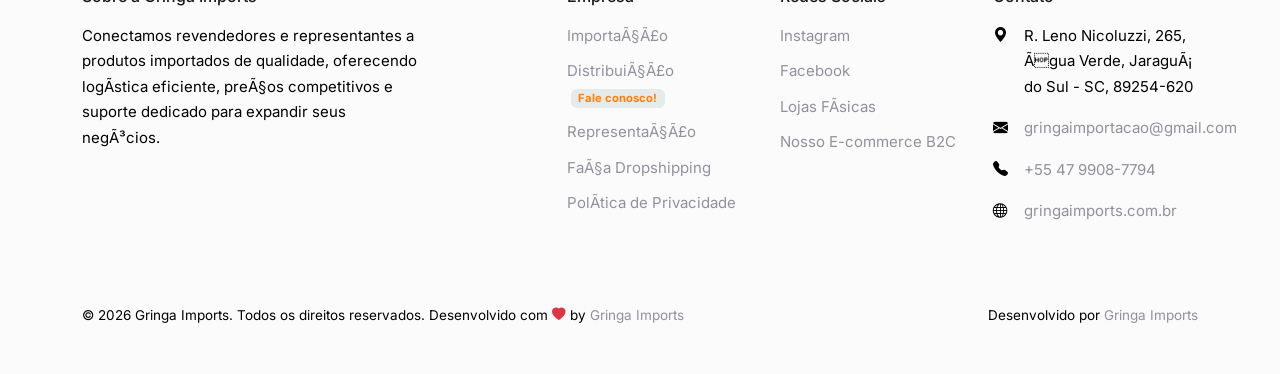
==== commit aa68356a: "reseldv" ====
--- a/index.html
+++ b/index.html
@@ -555,7 +555,7 @@
                       </svg></span>
                     <h3 class="fs-5 mb-3">Catálogo Atualizado</h3>
                     <p class="mb-4">Acesse nosso catálogo completo de produtos importados e selecione mercadorias de acordo com seu negócio e estratégia de venda.</p>
-                  </div><a class="special-link d-inline-flex gap-2 align-items-center text-decoration-none" href="https://wa.me/554799087794?text=Ol%C3%A1%2C%20quero%20falar%20da%20gringa%20imports"><span class="icons"><i class="icon-1 bi bi-arrow-right-short"></i><i class="icon-2 bi bi-arrow-right-short"> </i></span><span>Saiba mais</span></a>
+                  </div><a class="special-link d-inline-flex gap-2 align-items-center text-decoration-none" href="https://app.leadster.com.br/capture/iPc9Ol9aD0y6vn6J"><span class="icons"><i class="icon-1 bi bi-arrow-right-short"></i><i class="icon-2 bi bi-arrow-right-short"> </i></span><span>Saiba mais</span></a>
                 </div>
               </div>
               <div class="col-md-6 col-lg-4" data-aos="fade-up" data-aos-delay="400">
@@ -583,7 +583,7 @@
                       </svg></span>
                     <h3 class="fs-5 mb-3">Suporte ao Revendedor</h3>
                     <p class="mb-4">Nossa equipe está disponível para atender representantes e revendedores, esclarecendo dúvidas e ajudando a planejar compras para maximizar suas vendas.</p>
-                  </div><a class="special-link d-inline-flex gap-2 align-items-center text-decoration-none" href="https://wa.me/554799087794?text=Ol%C3%A1%2C%20quero%20falar%20da%20gringa%20imports"><span class="icons"><i class="icon-1 bi bi-arrow-right-short"></i><i class="icon-2 bi bi-arrow-right-short"> </i></span><span>Saiba mais</span></a>
+                  </div><a class="special-link d-inline-flex gap-2 align-items-center text-decoration-none" href="https://app.leadster.com.br/capture/iPc9Ol9aD0y6vn6J"><span class="icons"><i class="icon-1 bi bi-arrow-right-short"></i><i class="icon-2 bi bi-arrow-right-short"> </i></span><span>Saiba mais</span></a>
                 </div>
               </div>
               <div class="col-md-6 col-lg-4" data-aos="fade-up" data-aos-delay="600">
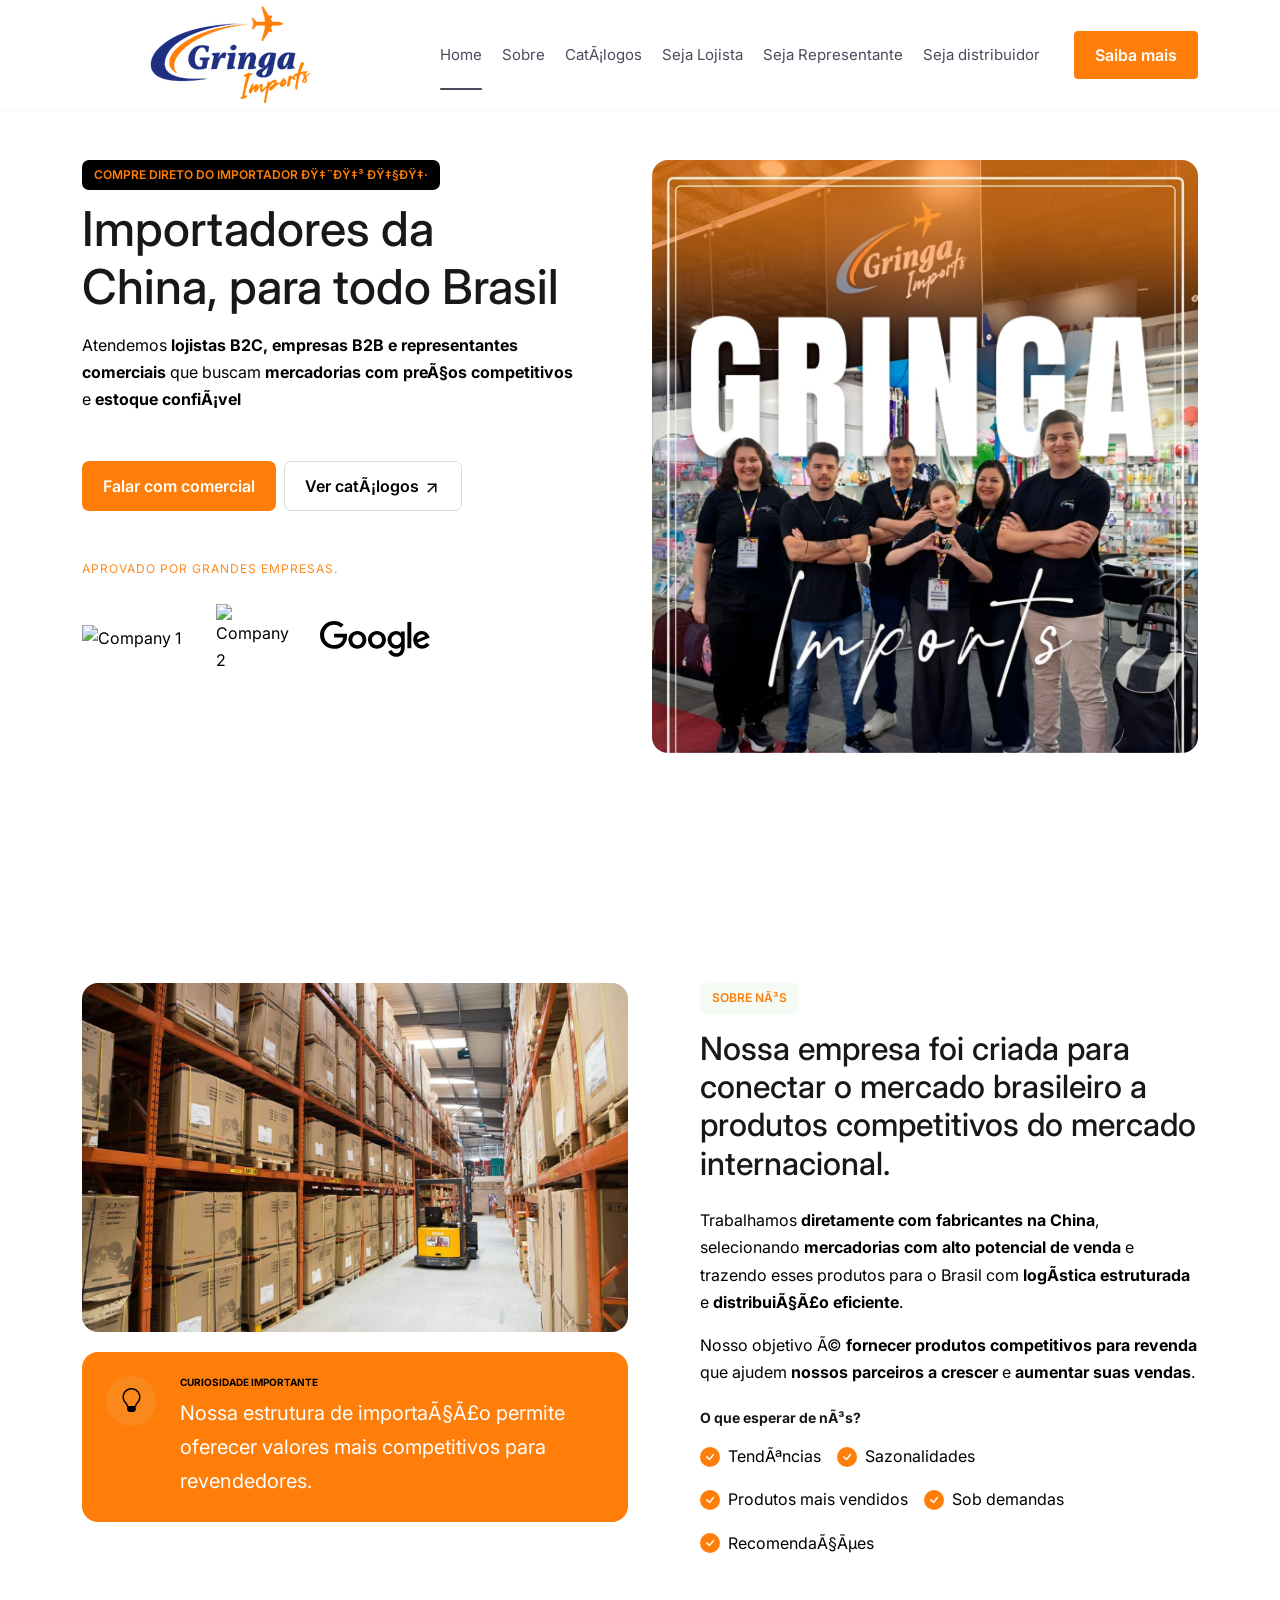
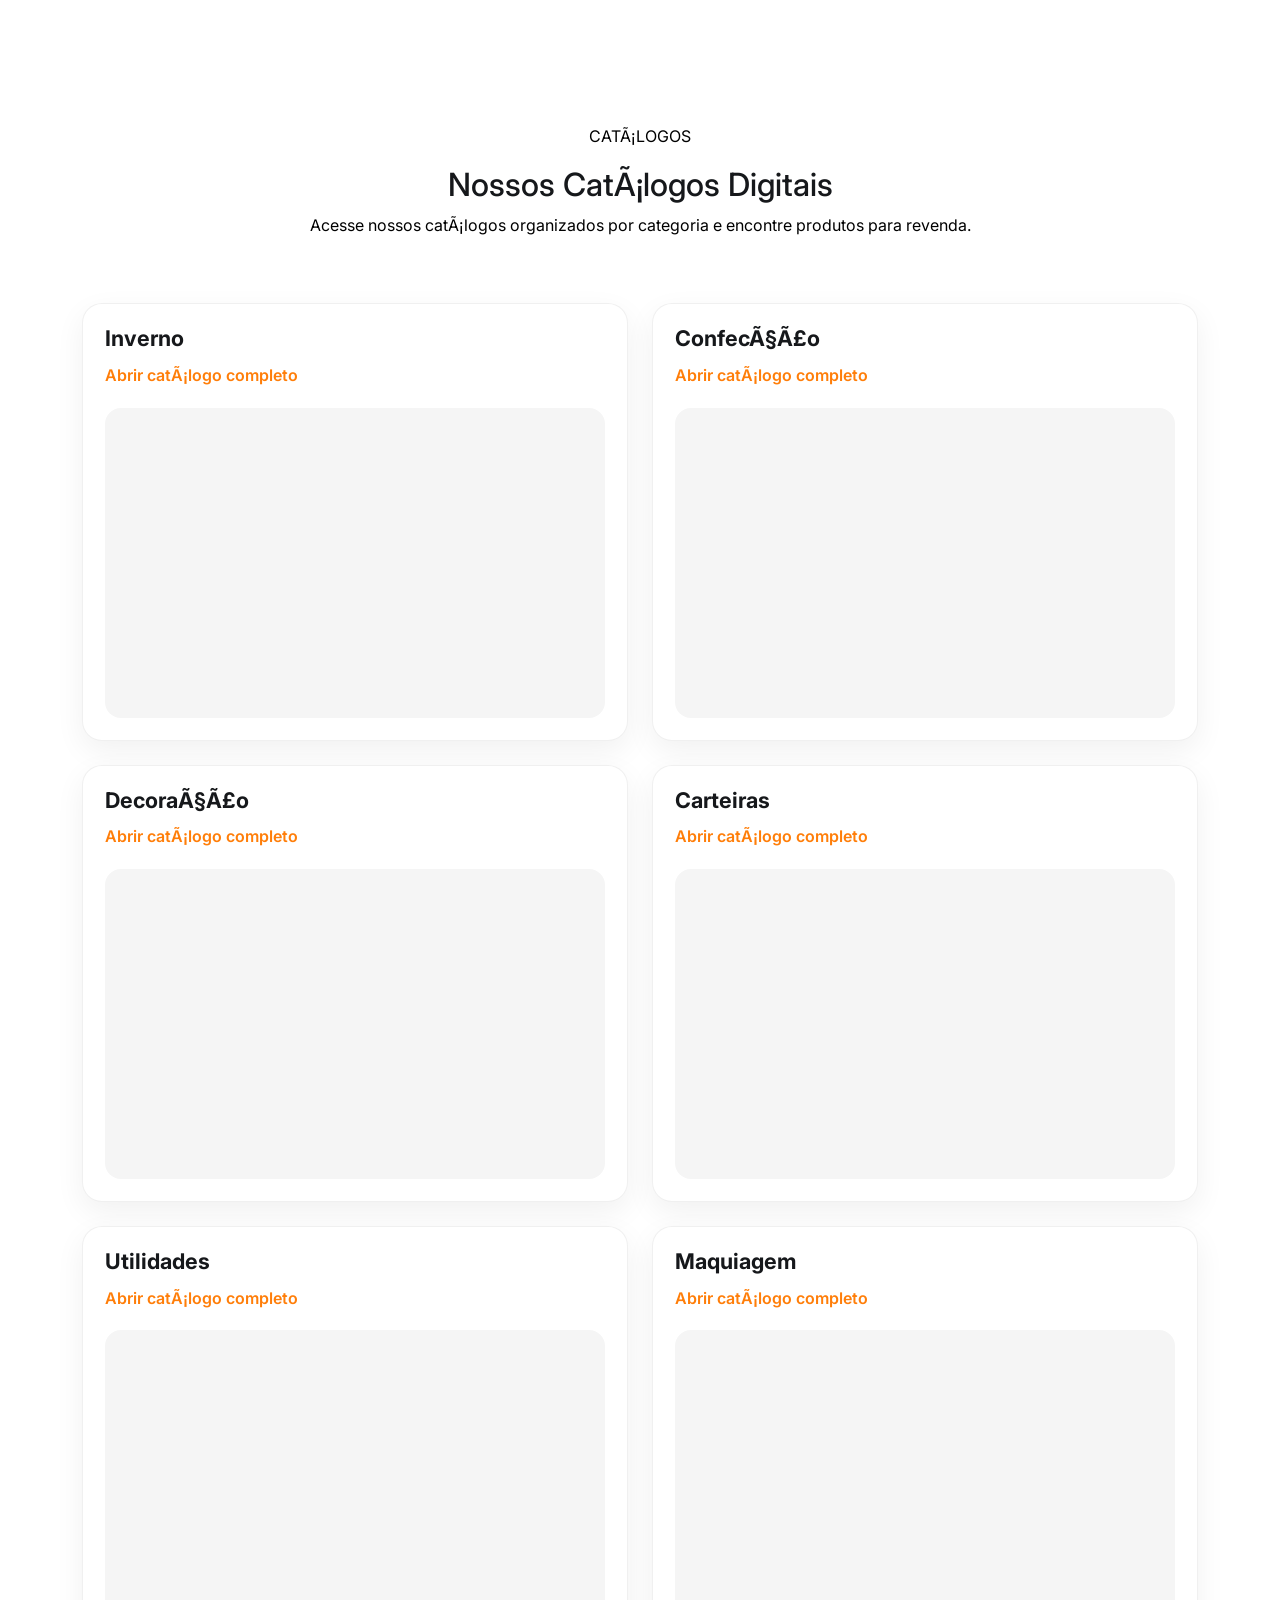
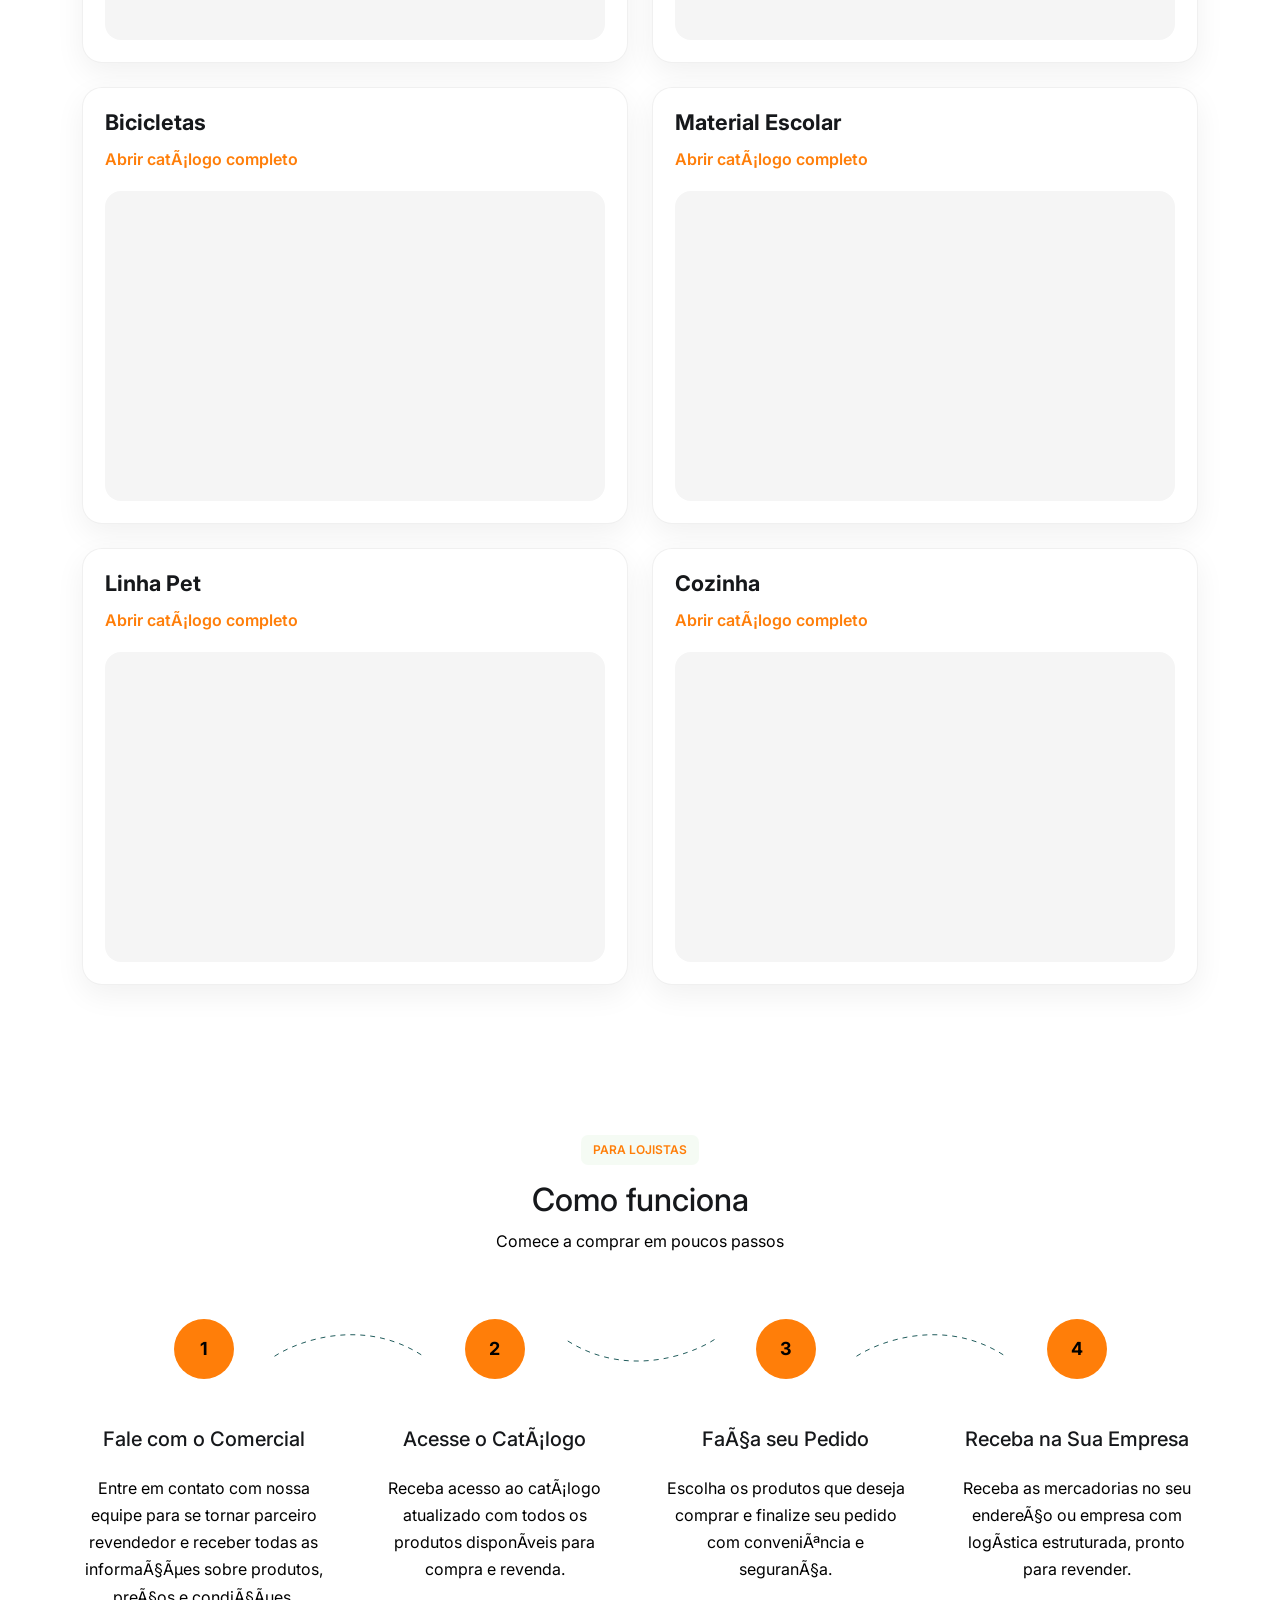
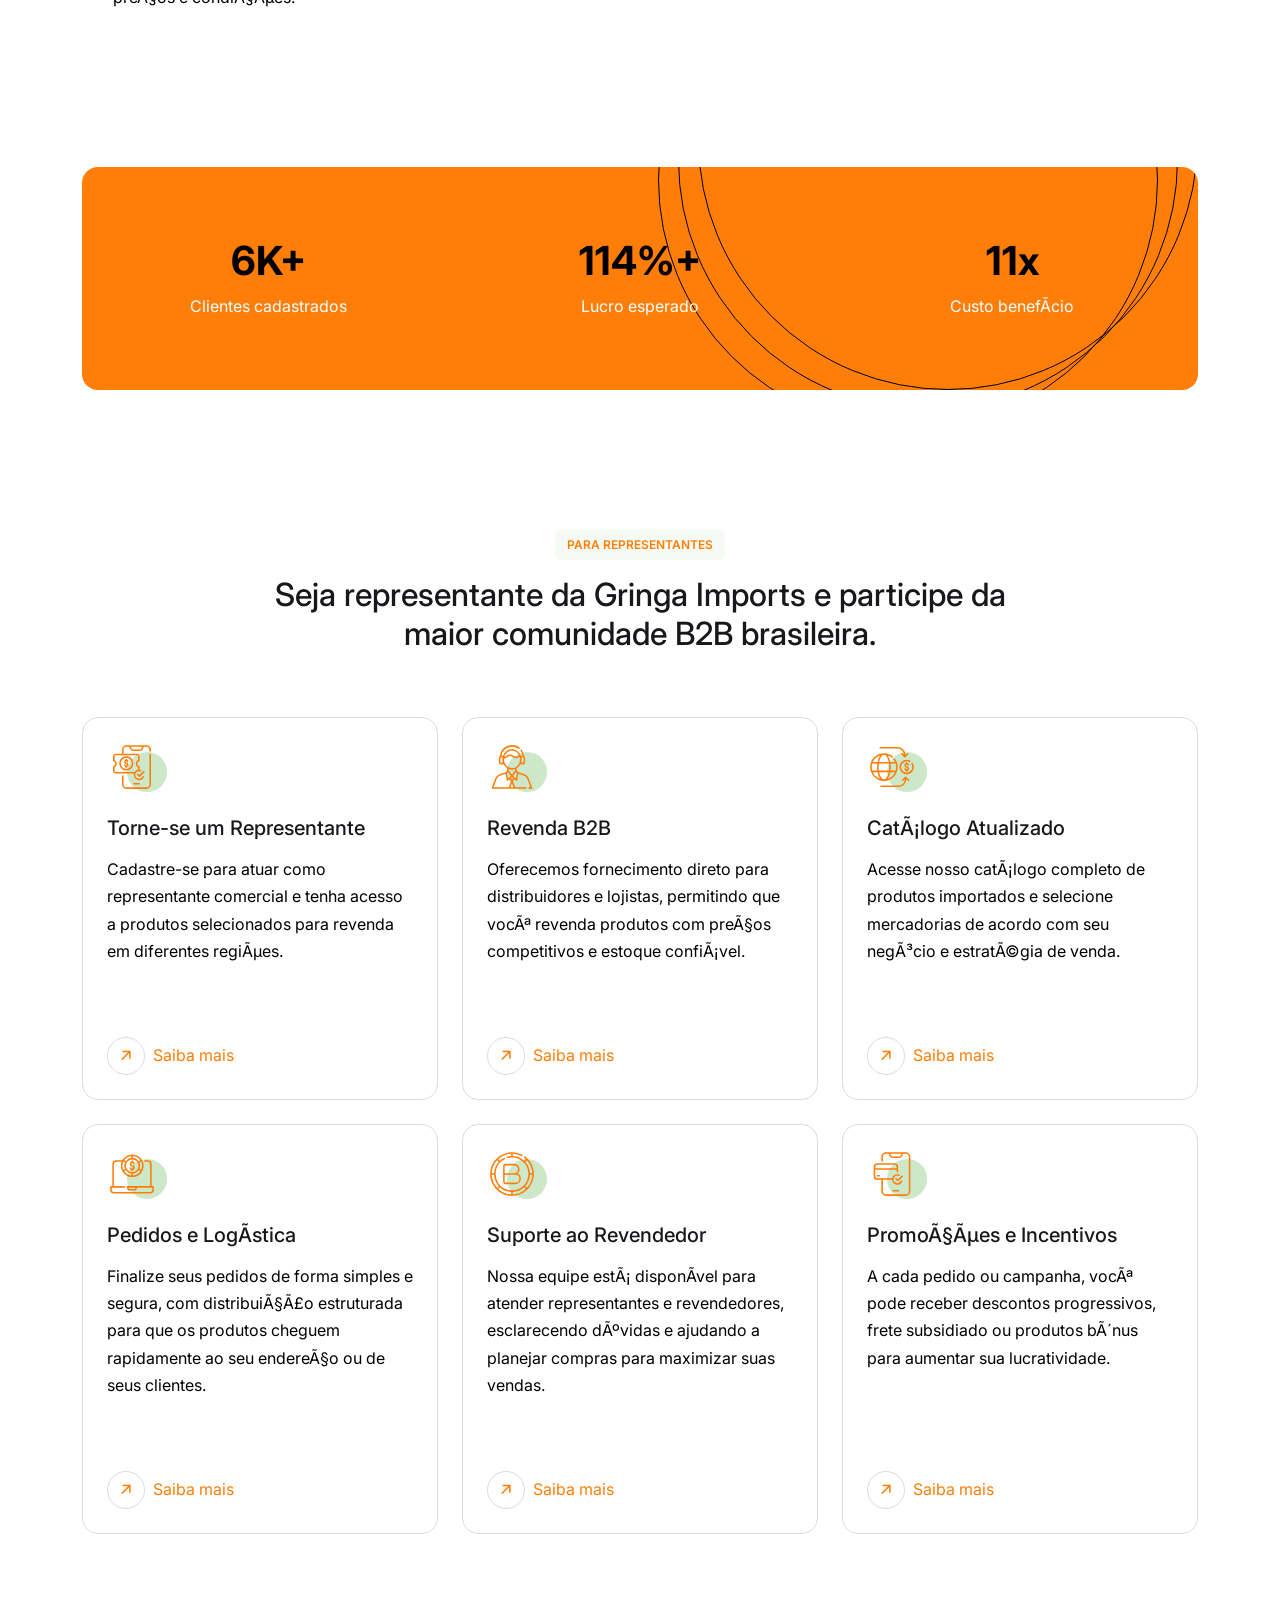
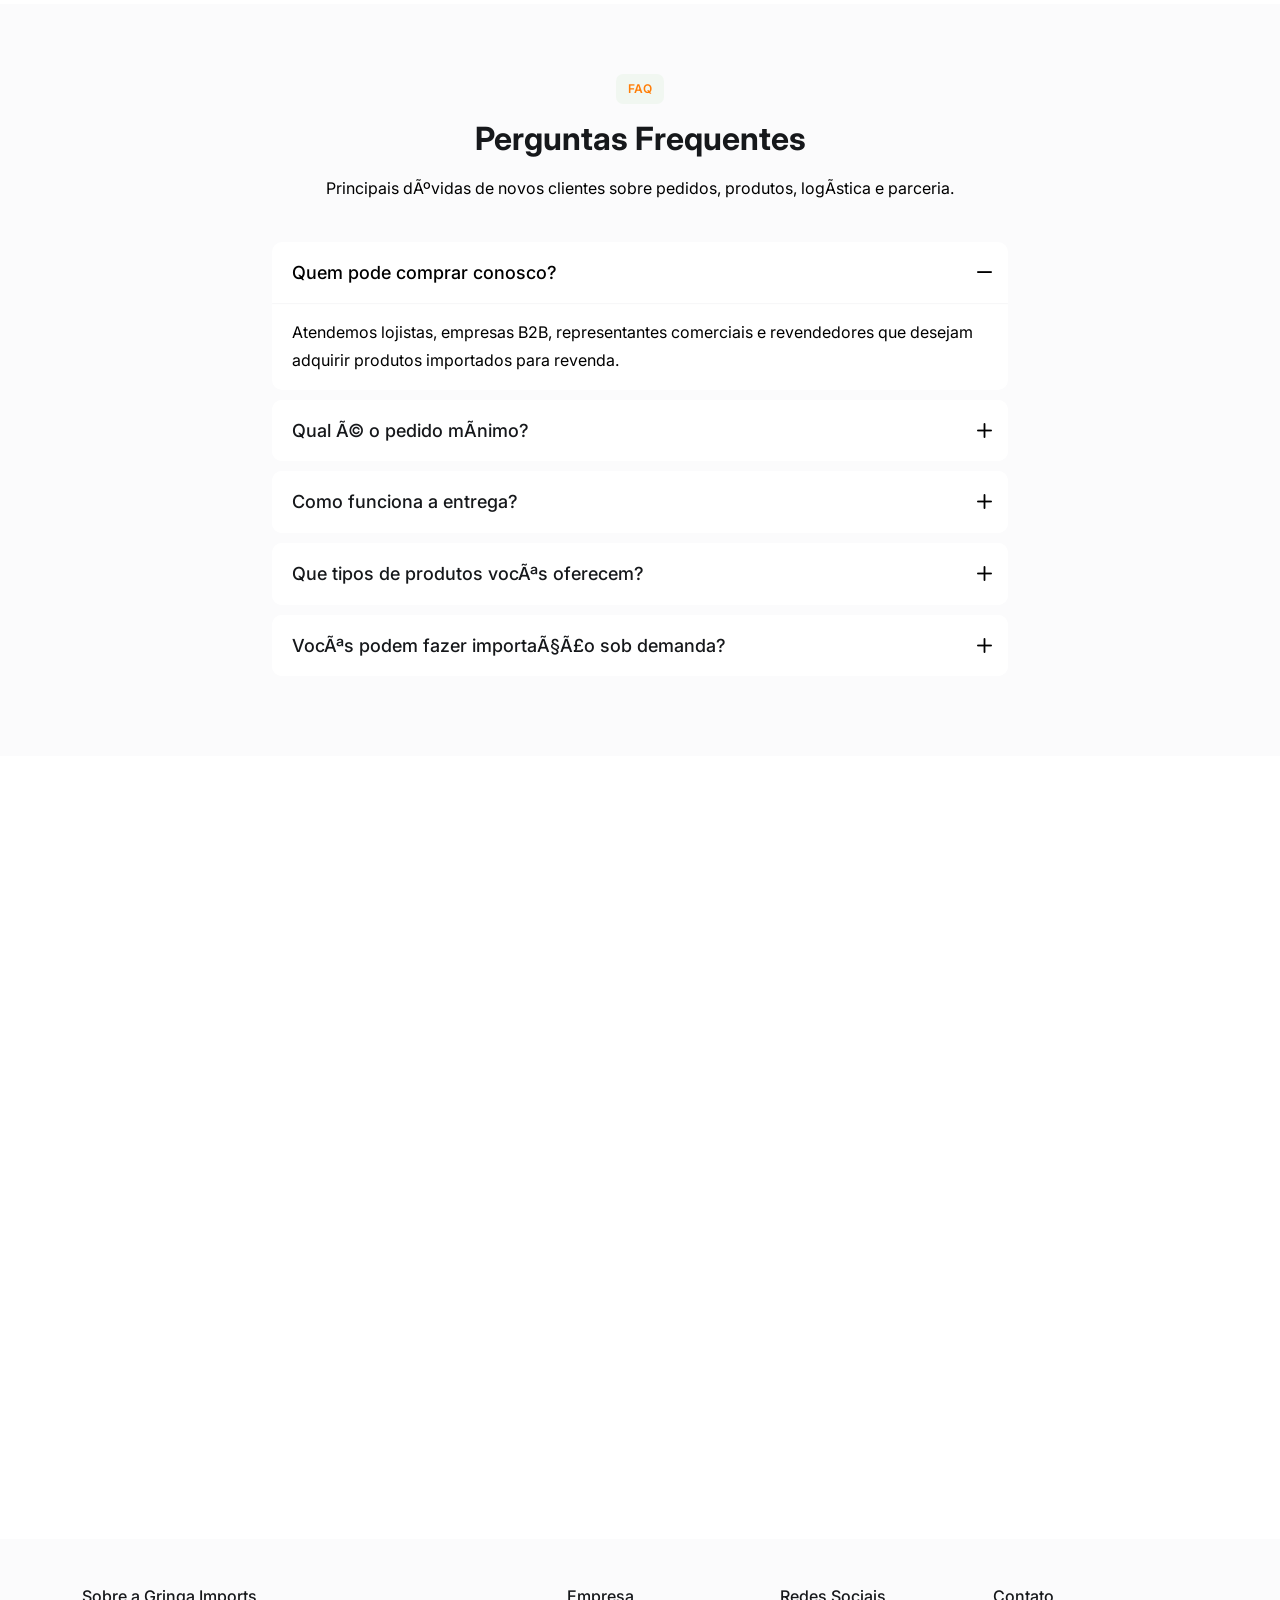
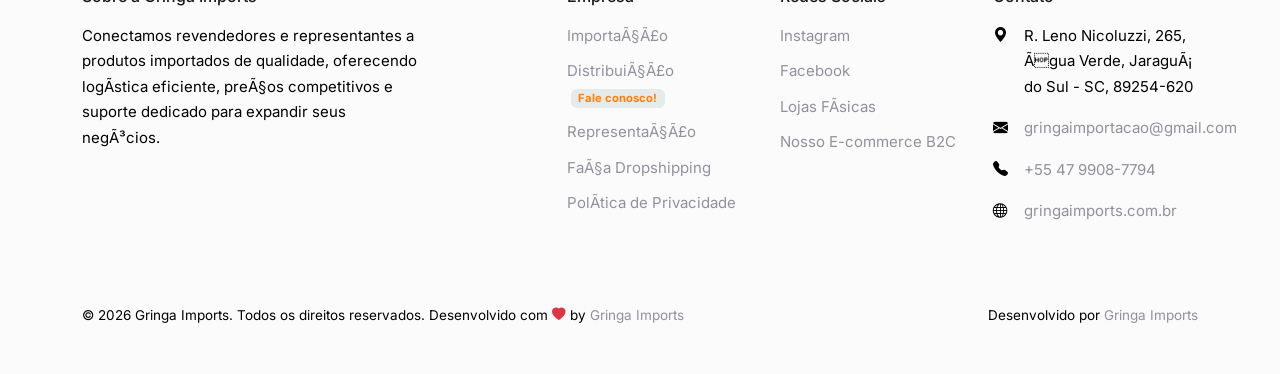
==== commit 71cbc38a: "linkss" ====
--- a/index.html
+++ b/index.html
@@ -177,7 +177,7 @@
           <div class="ms-auto w-auto">
             
             
-            <div class="header-social d-flex align-items-center gap-1"><a class="btn btn-primary py-2" href="https://app.leadster.com.br/capture/iPc9Ol9aD0y6vn6J">Saiba mais</a>
+            <div class="header-social d-flex align-items-center gap-1"><a class="btn btn-primary py-2" href="https://wa.me/5547997281924?text=Ol%C3%A1!%20Quero%20receber%20os%20cat%C3%A1logos%20da%20importadora">Saiba mais</a>
               
               <button class="fbs__net-navbar-toggler justify-content-center align-items-center ms-auto" data-bs-toggle="offcanvas" data-bs-target="#fbs__net-navbars" aria-controls="fbs__net-navbars" aria-label="Toggle navigation" aria-expanded="false">
                 <svg class="fbs__net-icon-menu" xmlns="http://www.w3.org/2000/svg" width="24" height="24" viewbox="0 0 24 24" fill="none" stroke="currentColor" stroke-width="2" stroke-linecap="round" stroke-linejoin="round">
@@ -213,7 +213,7 @@
 <p class="hero-description mb-4 mb-lg-5" data-aos="fade-up" data-aos-delay="200">
 Atendemos <strong>lojistas B2C, empresas B2B e representantes comerciais</strong> que buscam 
 <strong>mercadorias com preços competitivos</strong> e <strong>estoque confiável</strong>
-</p>                    <div class="cta d-flex gap-2 mb-4 mb-lg-5" data-aos="fade-up" data-aos-delay="300"><a class="btn" href="https://app.leadster.com.br/capture/iPc9Ol9aD0y6vn6J">Falar com comercial</a><a class="btn btn-white-outline" href="https://app.leadster.com.br/capture/iPc9Ol9aD0y6vn6J">Ver catálogos 
+</p>                    <div class="cta d-flex gap-2 mb-4 mb-lg-5" data-aos="fade-up" data-aos-delay="300"><a class="btn" href="https://wa.me/5547997281924?text=Ol%C3%A1!%20Quero%20receber%20os%20cat%C3%A1logos%20da%20importadora">Falar com comercial</a><a class="btn btn-white-outline" href="https://wa.me/5547997281924?text=Ol%C3%A1!%20Quero%20receber%20os%20cat%C3%A1logos%20da%20importadora">Ver catálogos 
                         <svg class="lucide lucide-arrow-up-right" xmlns="http://www.w3.org/2000/svg" width="18" height="18" viewbox="0 0 24 24" fill="none" stroke="currentColor" stroke-width="2" stroke-linecap="round" stroke-linejoin="round">
                           <path d="M7 7h10v10"></path>
                           <path d="M7 17 17 7"></path>
@@ -528,7 +528,7 @@
                       </svg></span>
                     <h3 class="fs-5 mb-3">Torne-se um Representante</h3>
                     <p class="mb-4">Cadastre-se para atuar como representante comercial e tenha acesso a produtos selecionados para revenda em diferentes regiões.</p>
-                  </div><a class="special-link d-inline-flex gap-2 align-items-center text-decoration-none" href="https://app.leadster.com.br/capture/iPc9Ol9aD0y6vn6J"><span class="icons"><i class="icon-1 bi bi-arrow-right-short"></i><i class="icon-2 bi bi-arrow-right-short"> </i></span><span>Saiba mais</span></a>
+                  </div><a class="special-link d-inline-flex gap-2 align-items-center text-decoration-none" href="https://wa.me/5547997281924?text=Ol%C3%A1!%20Quero%20receber%20os%20cat%C3%A1logos%20da%20importadora"><span class="icons"><i class="icon-1 bi bi-arrow-right-short"></i><i class="icon-2 bi bi-arrow-right-short"> </i></span><span>Saiba mais</span></a>
                 </div>
               </div>
               <div class="col-md-6 col-lg-4" data-aos="fade-up" data-aos-delay="200">
@@ -541,7 +541,7 @@
                       </svg></span>
                     <h3 class="fs-5 mb-3">Revenda B2B</h3>
                     <p class="mb-4">Oferecemos fornecimento direto para distribuidores e lojistas, permitindo que você revenda produtos com preços competitivos e estoque confiável.</p>
-                  </div><a class="special-link d-inline-flex gap-2 align-items-center text-decoration-none" href="https://app.leadster.com.br/capture/iPc9Ol9aD0y6vn6J"><span class="icons"><i class="icon-1 bi bi-arrow-right-short"></i><i class="icon-2 bi bi-arrow-right-short"> </i></span><span>Saiba mais</span></a>
+                  </div><a class="special-link d-inline-flex gap-2 align-items-center text-decoration-none" href="https://wa.me/5547997281924?text=Ol%C3%A1!%20Quero%20receber%20os%20cat%C3%A1logos%20da%20importadora"><span class="icons"><i class="icon-1 bi bi-arrow-right-short"></i><i class="icon-2 bi bi-arrow-right-short"> </i></span><span>Saiba mais</span></a>
                 </div>
               </div>
               <div class="col-md-6 col-lg-4" data-aos="fade-up" data-aos-delay="300">
@@ -555,7 +555,7 @@
                       </svg></span>
                     <h3 class="fs-5 mb-3">Catálogo Atualizado</h3>
                     <p class="mb-4">Acesse nosso catálogo completo de produtos importados e selecione mercadorias de acordo com seu negócio e estratégia de venda.</p>
-                  </div><a class="special-link d-inline-flex gap-2 align-items-center text-decoration-none" href="https://app.leadster.com.br/capture/iPc9Ol9aD0y6vn6J"><span class="icons"><i class="icon-1 bi bi-arrow-right-short"></i><i class="icon-2 bi bi-arrow-right-short"> </i></span><span>Saiba mais</span></a>
+                  </div><a class="special-link d-inline-flex gap-2 align-items-center text-decoration-none" href="https://wa.me/5547997281924?text=Ol%C3%A1!%20Quero%20receber%20os%20cat%C3%A1logos%20da%20importadora"><span class="icons"><i class="icon-1 bi bi-arrow-right-short"></i><i class="icon-2 bi bi-arrow-right-short"> </i></span><span>Saiba mais</span></a>
                 </div>
               </div>
               <div class="col-md-6 col-lg-4" data-aos="fade-up" data-aos-delay="400">
@@ -569,7 +569,7 @@
                       </svg></span>
                     <h3 class="fs-5 mb-3">Pedidos e Logística</h3>
                     <p class="mb-4">Finalize seus pedidos de forma simples e segura, com distribuição estruturada para que os produtos cheguem rapidamente ao seu endereço ou de seus clientes.</p>
-                  </div><a class="special-link d-inline-flex gap-2 align-items-center text-decoration-none" href="https://app.leadster.com.br/capture/iPc9Ol9aD0y6vn6J"><span class="icons"><i class="icon-1 bi bi-arrow-right-short"></i><i class="icon-2 bi bi-arrow-right-short"> </i></span><span>Saiba mais</span></a>
+                  </div><a class="special-link d-inline-flex gap-2 align-items-center text-decoration-none" href="https://wa.me/5547997281924?text=Ol%C3%A1!%20Quero%20receber%20os%20cat%C3%A1logos%20da%20importadora"><span class="icons"><i class="icon-1 bi bi-arrow-right-short"></i><i class="icon-2 bi bi-arrow-right-short"> </i></span><span>Saiba mais</span></a>
                 </div>
               </div>
               <div class="col-md-6 col-lg-4" data-aos="fade-up" data-aos-delay="500">
@@ -583,7 +583,7 @@
                       </svg></span>
                     <h3 class="fs-5 mb-3">Suporte ao Revendedor</h3>
                     <p class="mb-4">Nossa equipe está disponível para atender representantes e revendedores, esclarecendo dúvidas e ajudando a planejar compras para maximizar suas vendas.</p>
-                  </div><a class="special-link d-inline-flex gap-2 align-items-center text-decoration-none" href="https://app.leadster.com.br/capture/iPc9Ol9aD0y6vn6J"><span class="icons"><i class="icon-1 bi bi-arrow-right-short"></i><i class="icon-2 bi bi-arrow-right-short"> </i></span><span>Saiba mais</span></a>
+                  </div><a class="special-link d-inline-flex gap-2 align-items-center text-decoration-none" href="https://wa.me/5547997281924?text=Ol%C3%A1!%20Quero%20receber%20os%20cat%C3%A1logos%20da%20importadora"><span class="icons"><i class="icon-1 bi bi-arrow-right-short"></i><i class="icon-2 bi bi-arrow-right-short"> </i></span><span>Saiba mais</span></a>
                 </div>
               </div>
               <div class="col-md-6 col-lg-4" data-aos="fade-up" data-aos-delay="600">
@@ -597,7 +597,7 @@
                       </svg></span>
                     <h3 class="fs-5 mb-3">Promoções e Incentivos</h3>
                     <p class="mb-4">A cada pedido ou campanha, você pode receber descontos progressivos, frete subsidiado ou produtos bônus para aumentar sua lucratividade.</p>
-                  </div><a class="special-link d-inline-flex gap-2 align-items-center text-decoration-none" href="https://app.leadster.com.br/capture/iPc9Ol9aD0y6vn6J"><span class="icons"><i class="icon-1 bi bi-arrow-right-short"></i><i class="icon-2 bi bi-arrow-right-short"> </i></span><span>Saiba mais</span></a>
+                  </div><a class="special-link d-inline-flex gap-2 align-items-center text-decoration-none" href="https://wa.me/5547997281924?text=Ol%C3%A1!%20Quero%20receber%20os%20cat%C3%A1logos%20da%20importadora"><span class="icons"><i class="icon-1 bi bi-arrow-right-short"></i><i class="icon-2 bi bi-arrow-right-short"> </i></span><span>Saiba mais</span></a>
                 </div>
               </div>
             </div>
@@ -710,10 +710,10 @@
                   <div class="col-md-6 col-lg-4 mb-4 mb-lg-0">
                     <h3 class="mb-3">Empresa</h3>
                     <ul class="list-unstyled">
-                      <li><a href="https://app.leadster.com.br/capture/iPc9Ol9aD0y6vn6J">Importação</a></li>
-                      <li><a href="https://app.leadster.com.br/capture/iPc9Ol9aD0y6vn6J">Distribuição <span class="badge ms-1">Fale conosco!</span></a></li>
-                      <li><a href="https://app.leadster.com.br/capture/iPc9Ol9aD0y6vn6J">Representação</a></li>
-                      <li><a href="https://app.leadster.com.br/capture/iPc9Ol9aD0y6vn6J">Faça Dropshipping</a></li>
+                      <li><a href="https://wa.me/5547997281924?text=Ol%C3%A1!%20Quero%20receber%20os%20cat%C3%A1logos%20da%20importadora">Importação</a></li>
+                      <li><a href="https://wa.me/5547997281924?text=Ol%C3%A1!%20Quero%20receber%20os%20cat%C3%A1logos%20da%20importadora">Distribuição <span class="badge ms-1">Fale conosco!</span></a></li>
+                      <li><a href="https://wa.me/5547997281924?text=Ol%C3%A1!%20Quero%20receber%20os%20cat%C3%A1logos%20da%20importadora">Representação</a></li>
+                      <li><a href="https://wa.me/5547997281924?text=Ol%C3%A1!%20Quero%20receber%20os%20cat%C3%A1logos%20da%20importadora">Faça Dropshipping</a></li>
                       <li><a href="https://www.gringaimports.com.br/">Política de Privacidade</a></li>
                     </ul>
                   </div>
@@ -745,7 +745,7 @@
                 <script>document.write(new Date().getFullYear());</script> Gringa Imports.
                  Todos os direitos reservados. Desenvolvido com <i class="bi bi-heart-fill text-danger"></i> by <a href="">Gringa Imports</a>
               </div>
-              <div class="col-xl-4 justify-content-start justify-content-xl-end quick-links d-flex flex-column flex-xl-row text-center text-xl-start gap-1">Desenvolvido por<a href="https://app.leadster.com.br/capture/iPc9Ol9aD0y6vn6J" target="_blank">Gringa Imports</a></div>
+              <div class="col-xl-4 justify-content-start justify-content-xl-end quick-links d-flex flex-column flex-xl-row text-center text-xl-start gap-1">Desenvolvido por<a href="https://wa.me/5547997281924?text=Ol%C3%A1!%20Quero%20receber%20os%20cat%C3%A1logos%20da%20importadora" target="_blank">Gringa Imports</a></div>
             </div>
           </div>
         </footer>
